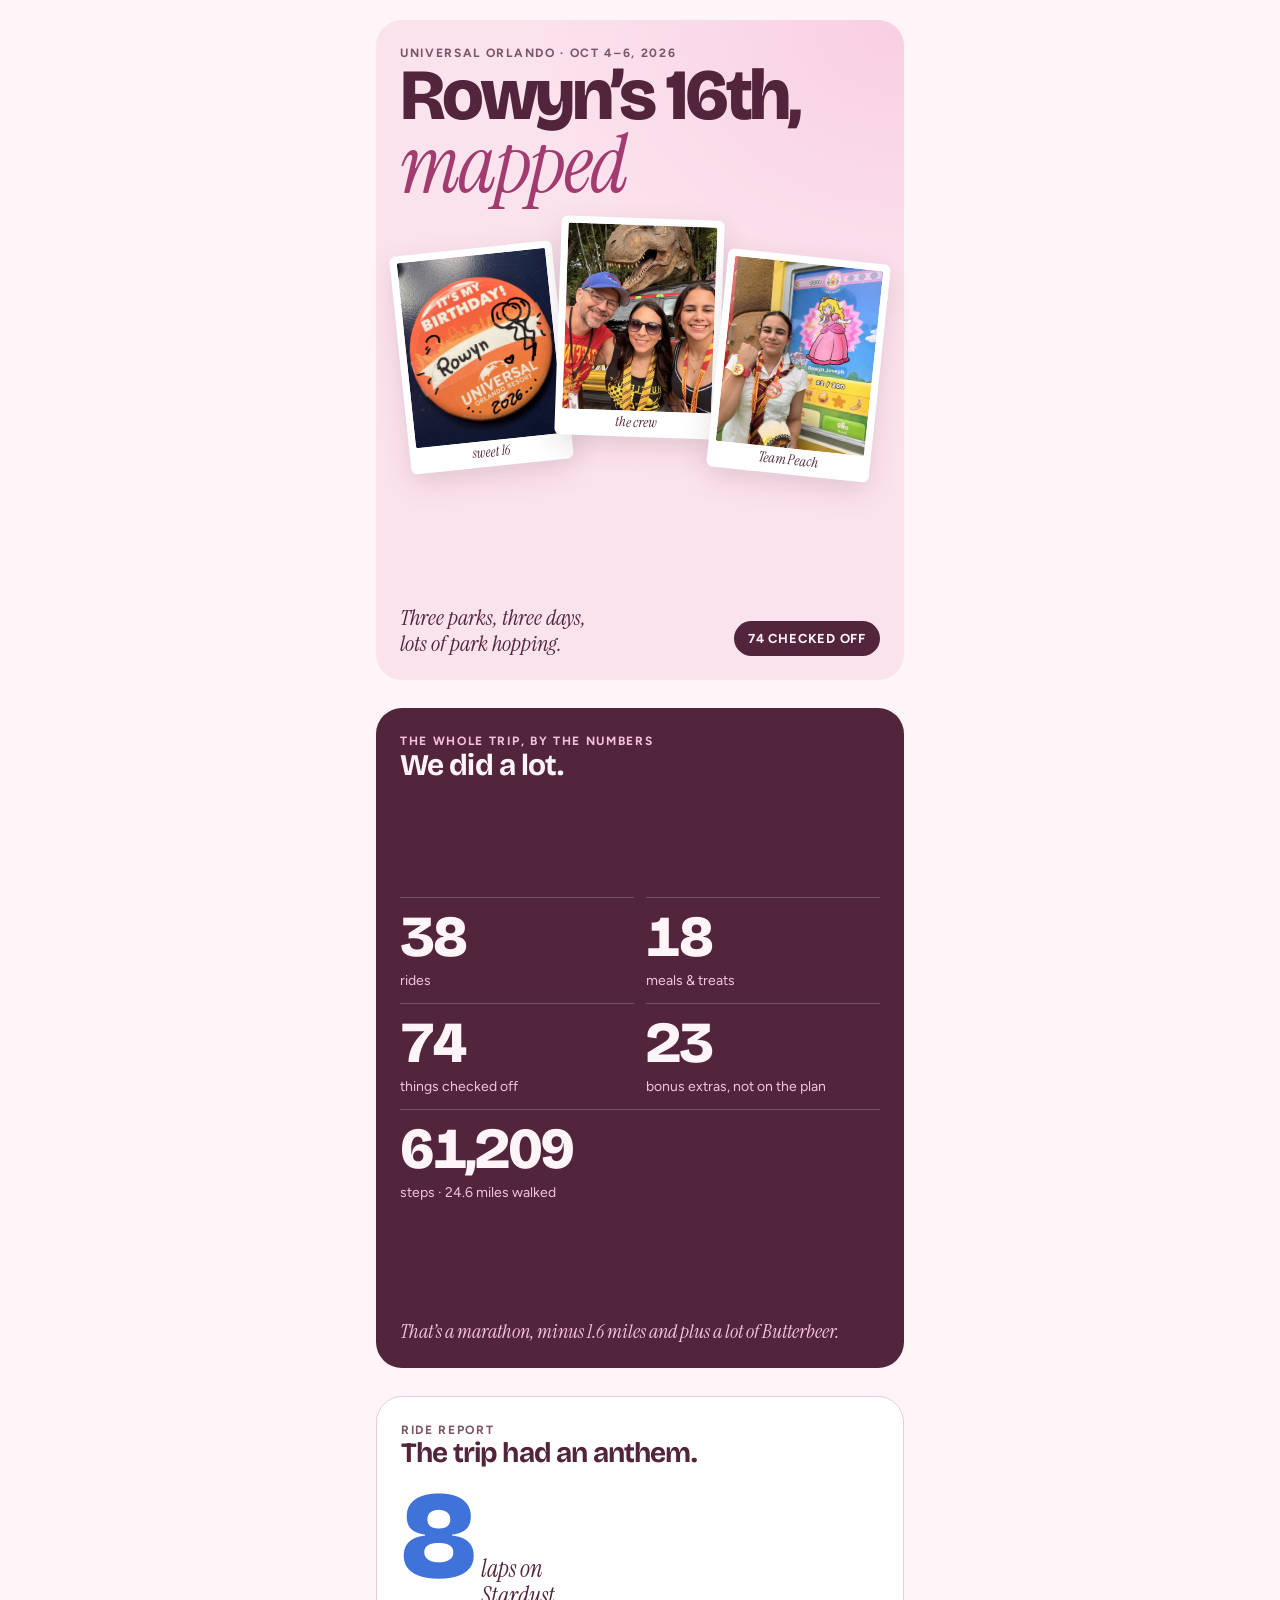
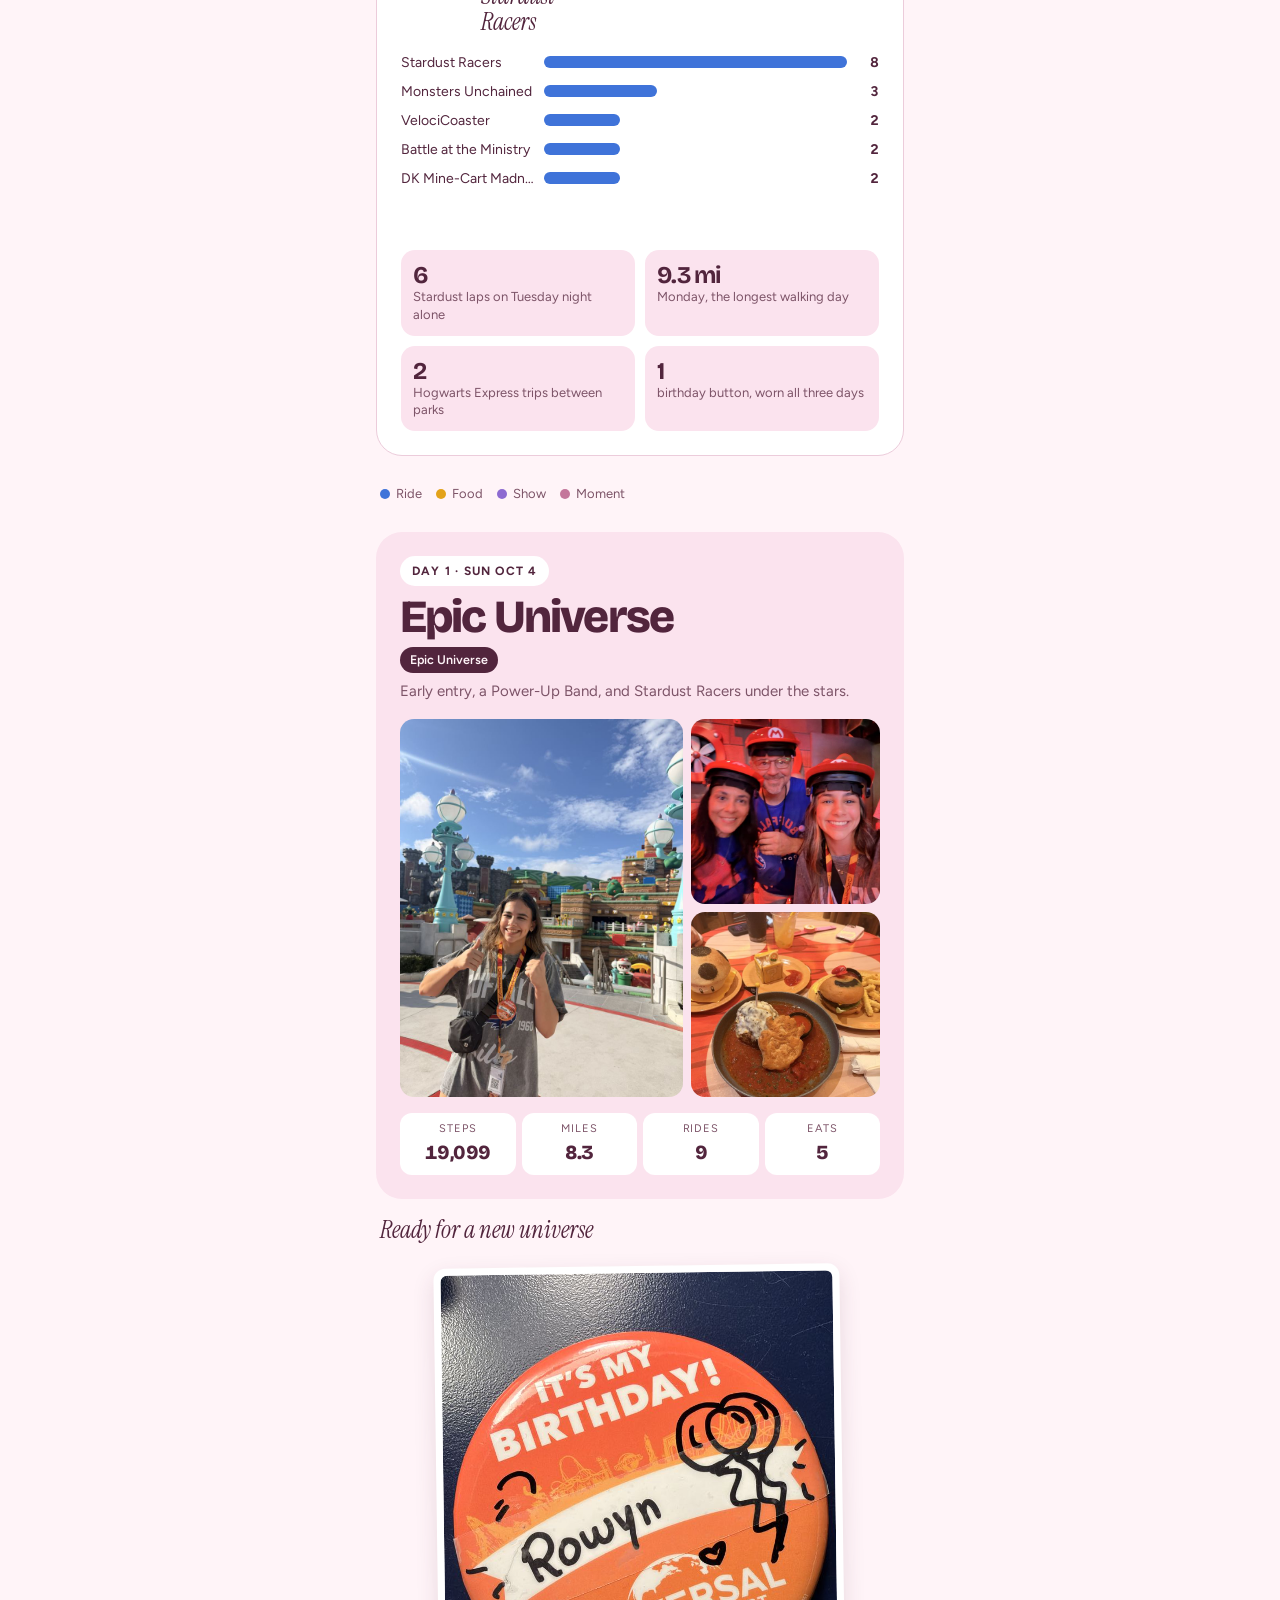
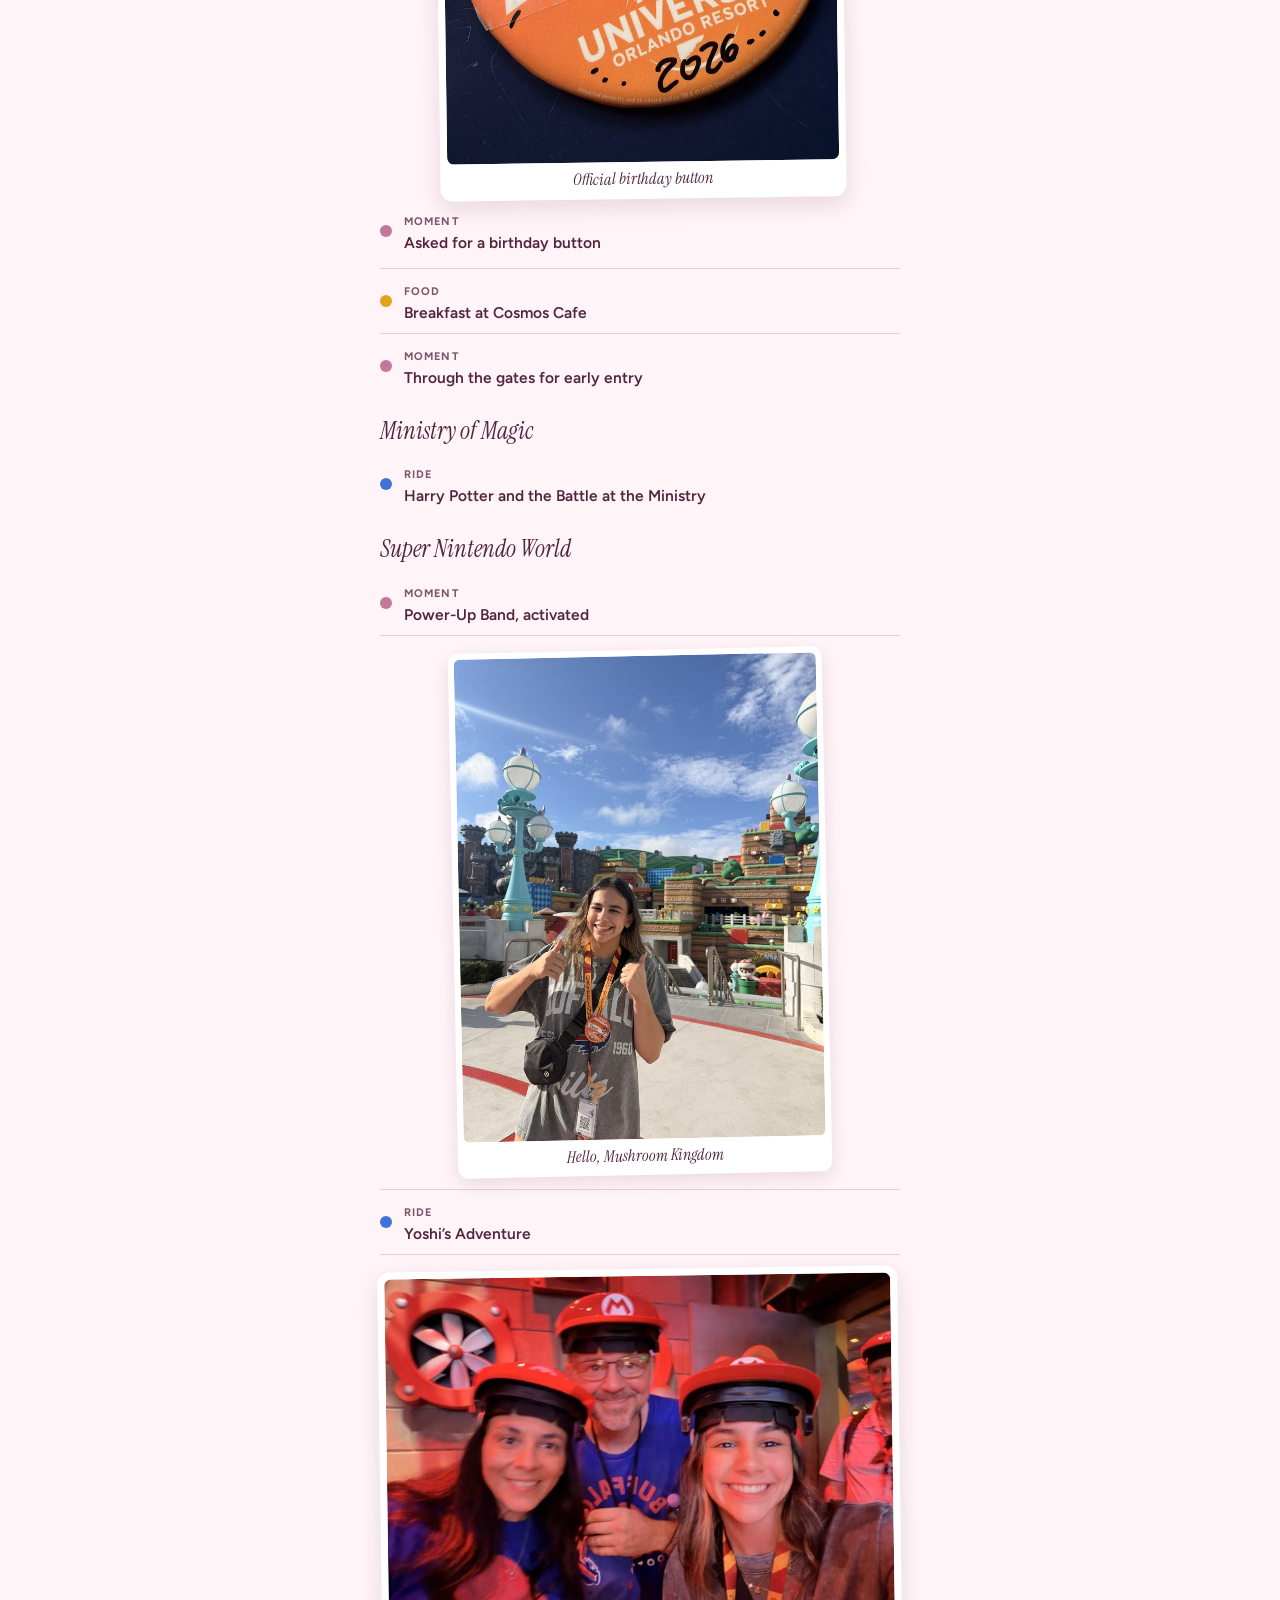
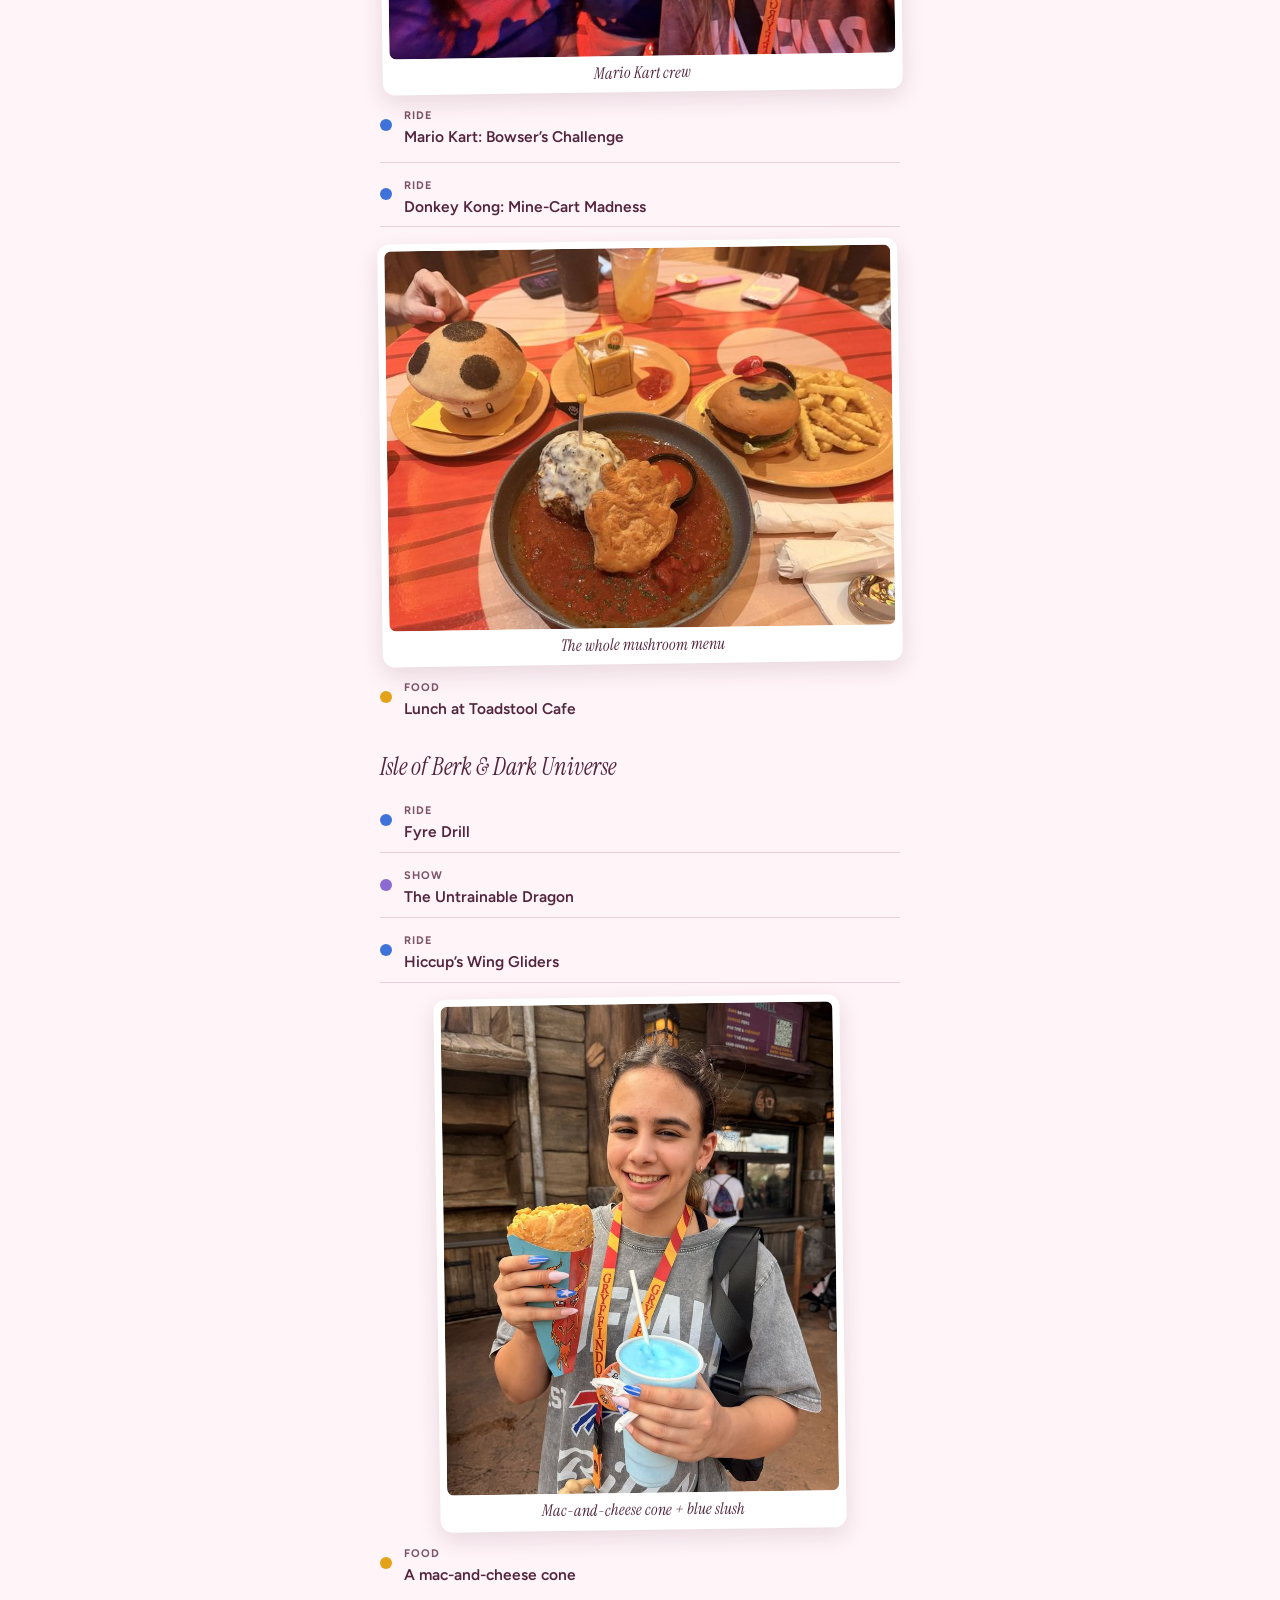
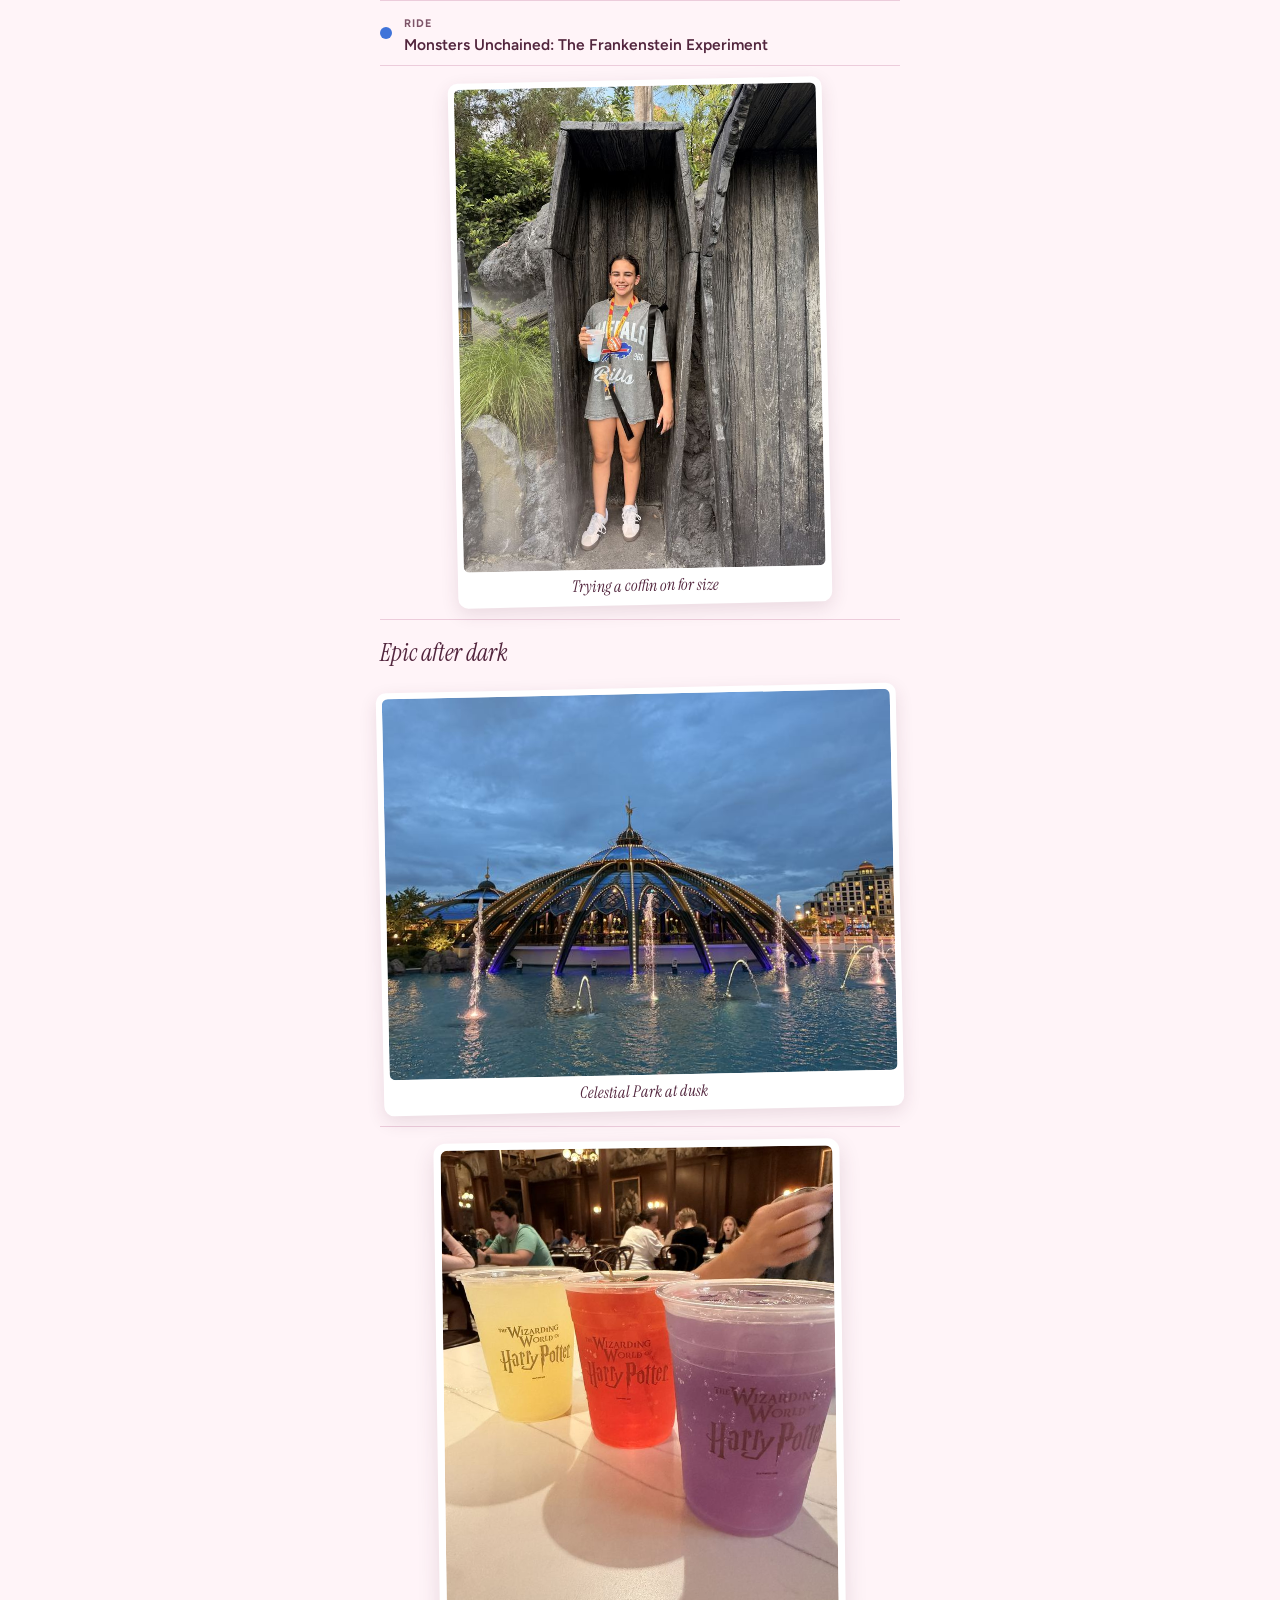
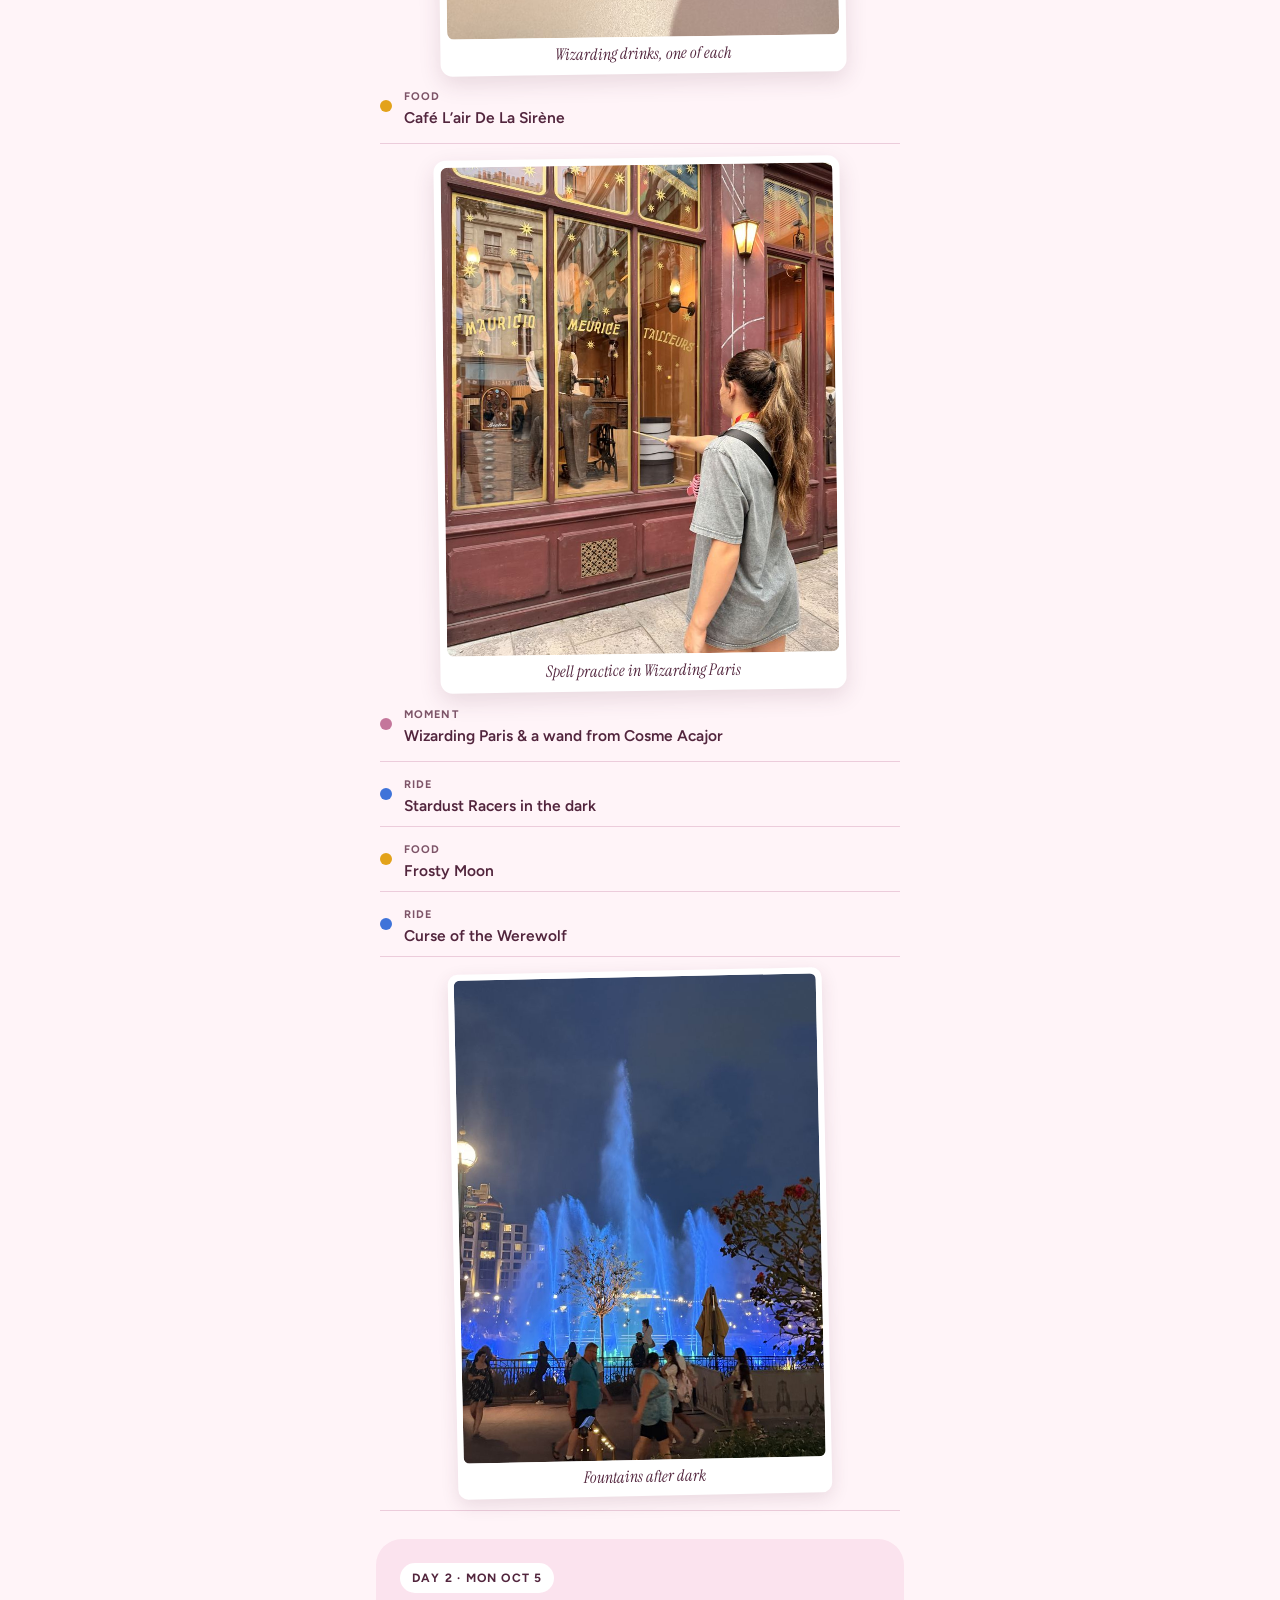
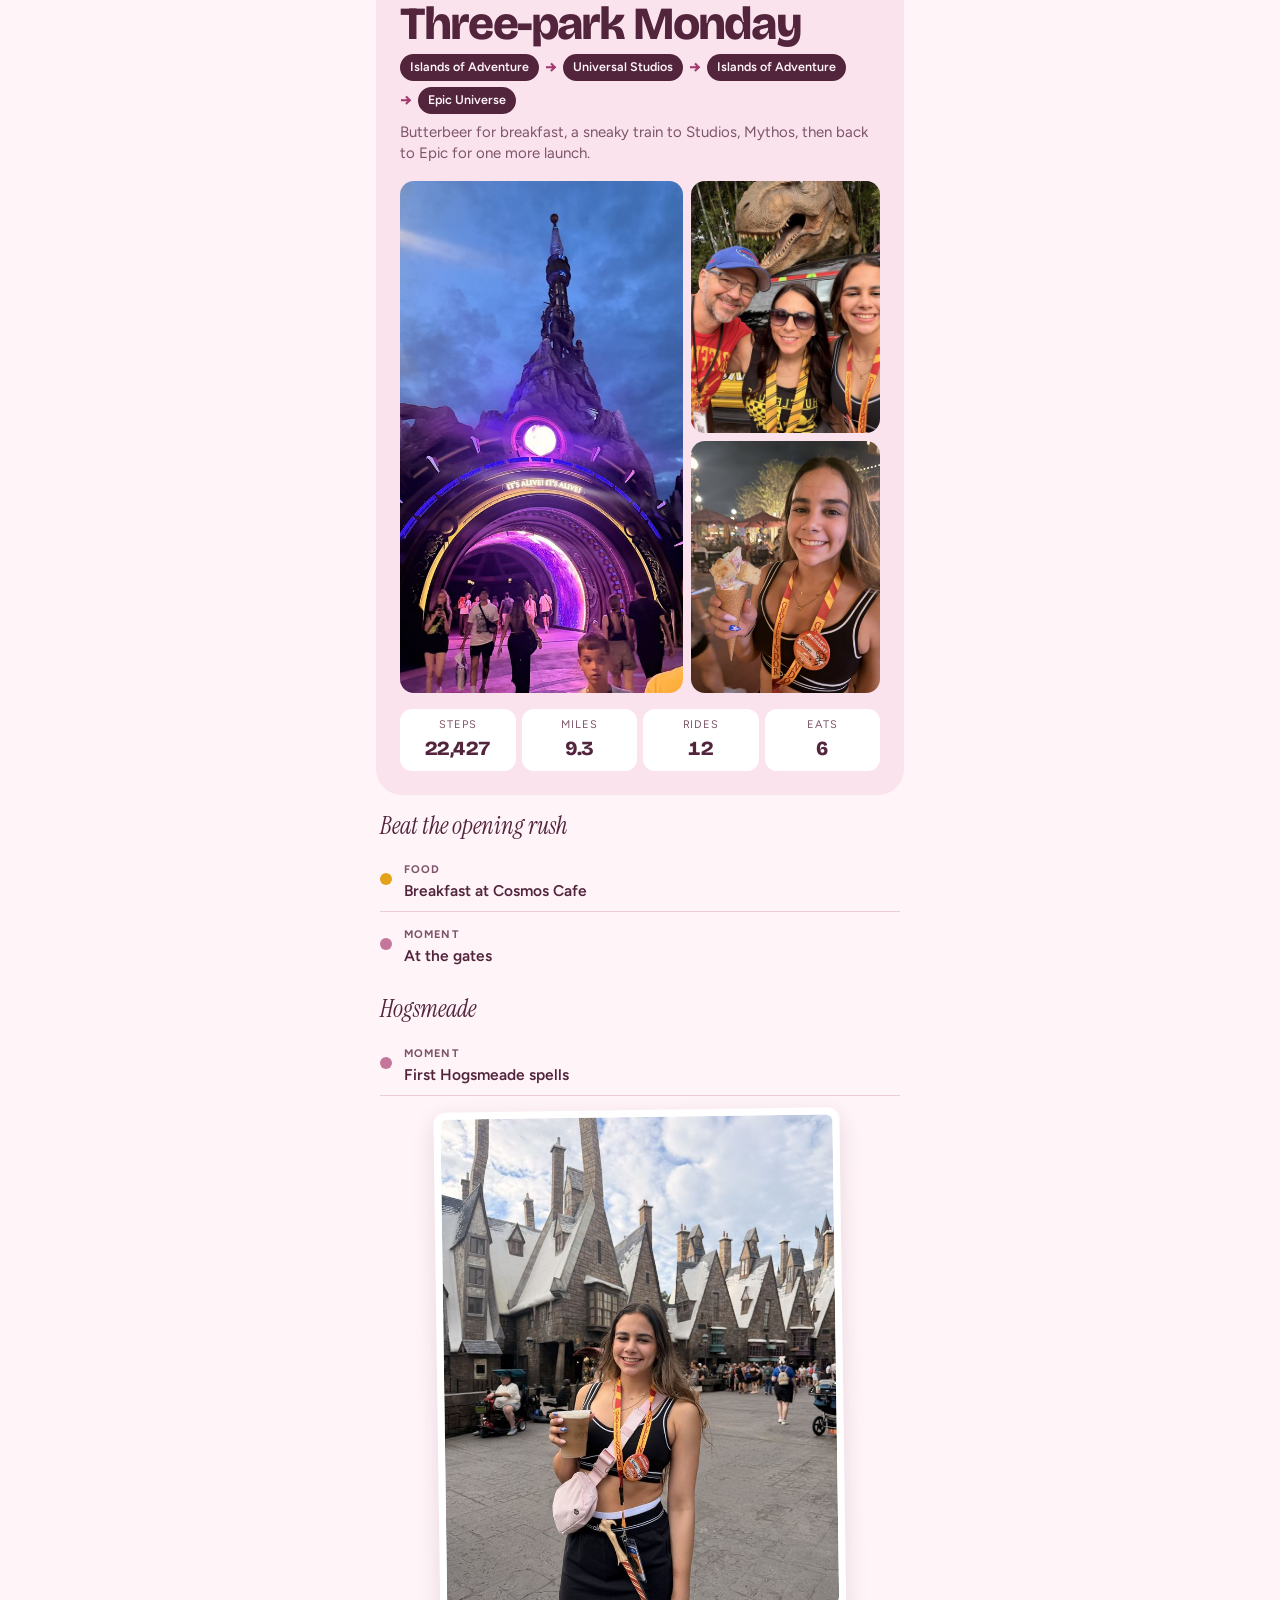
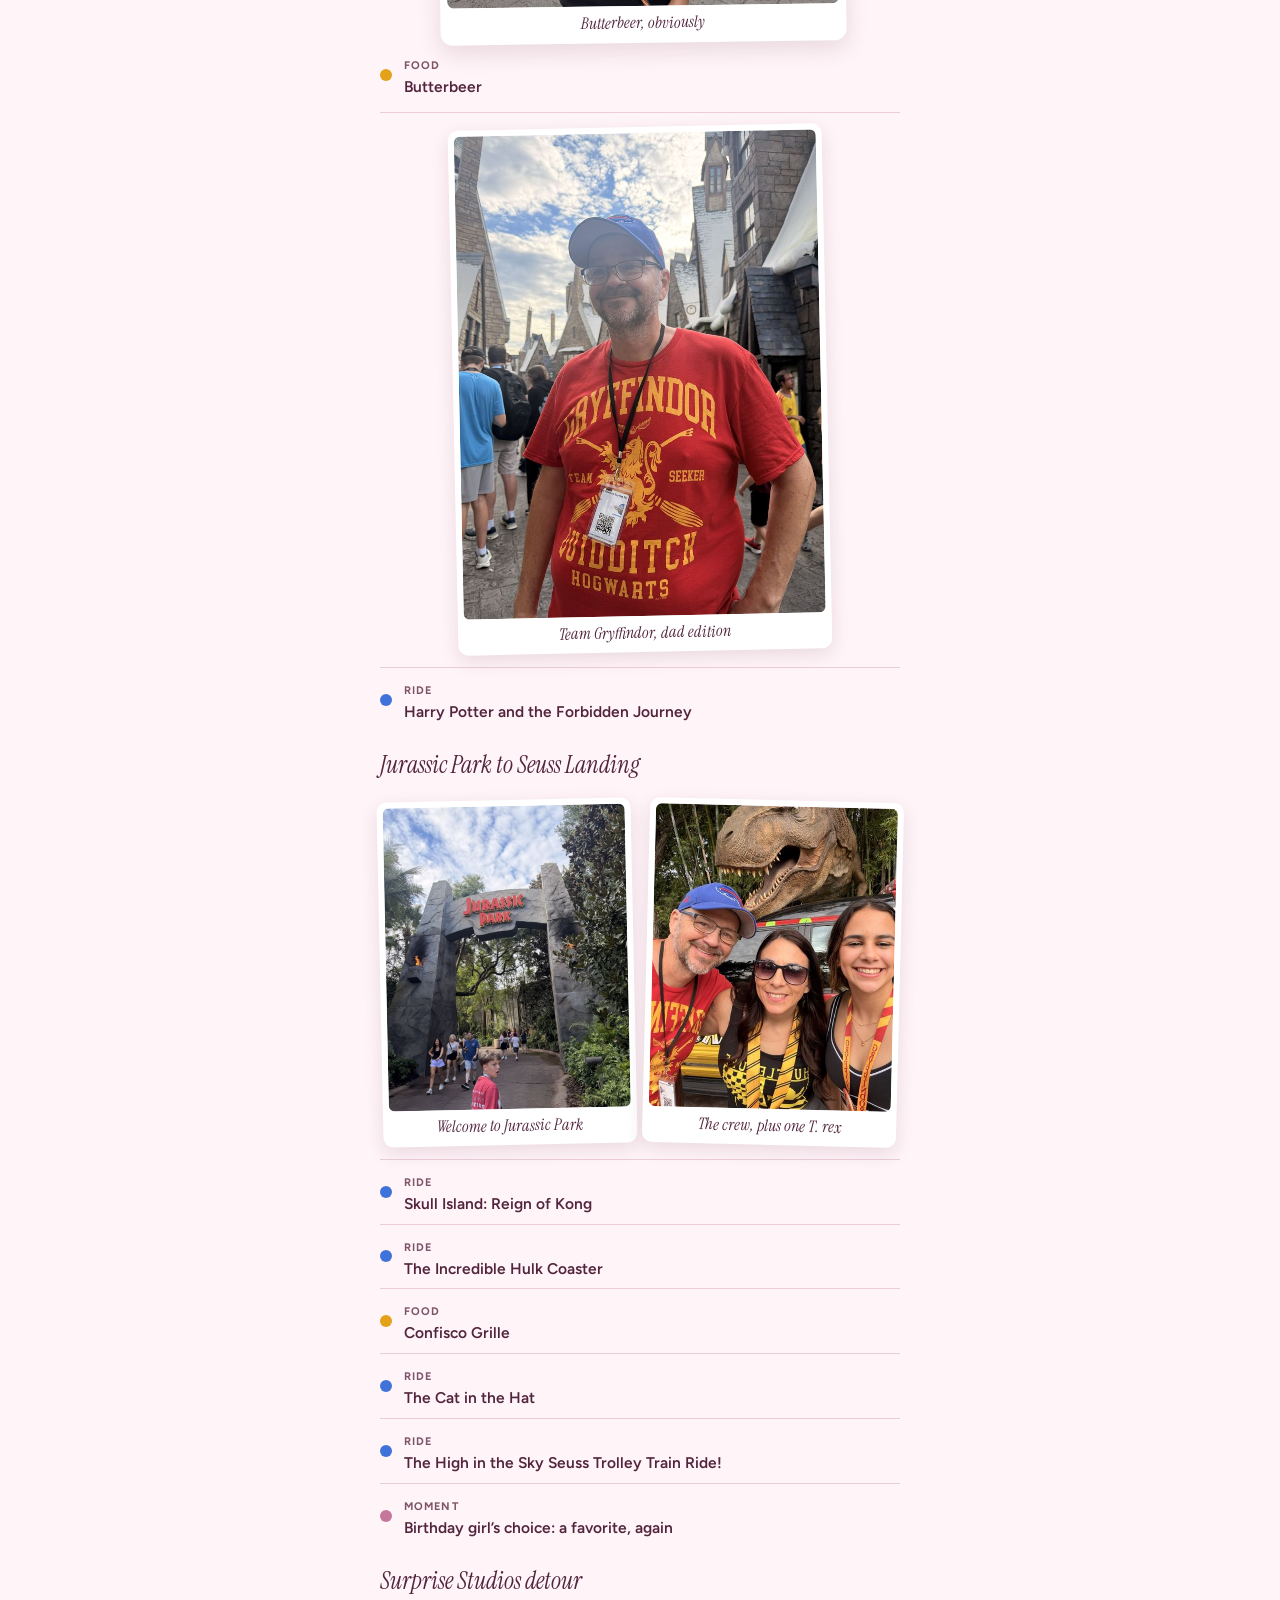
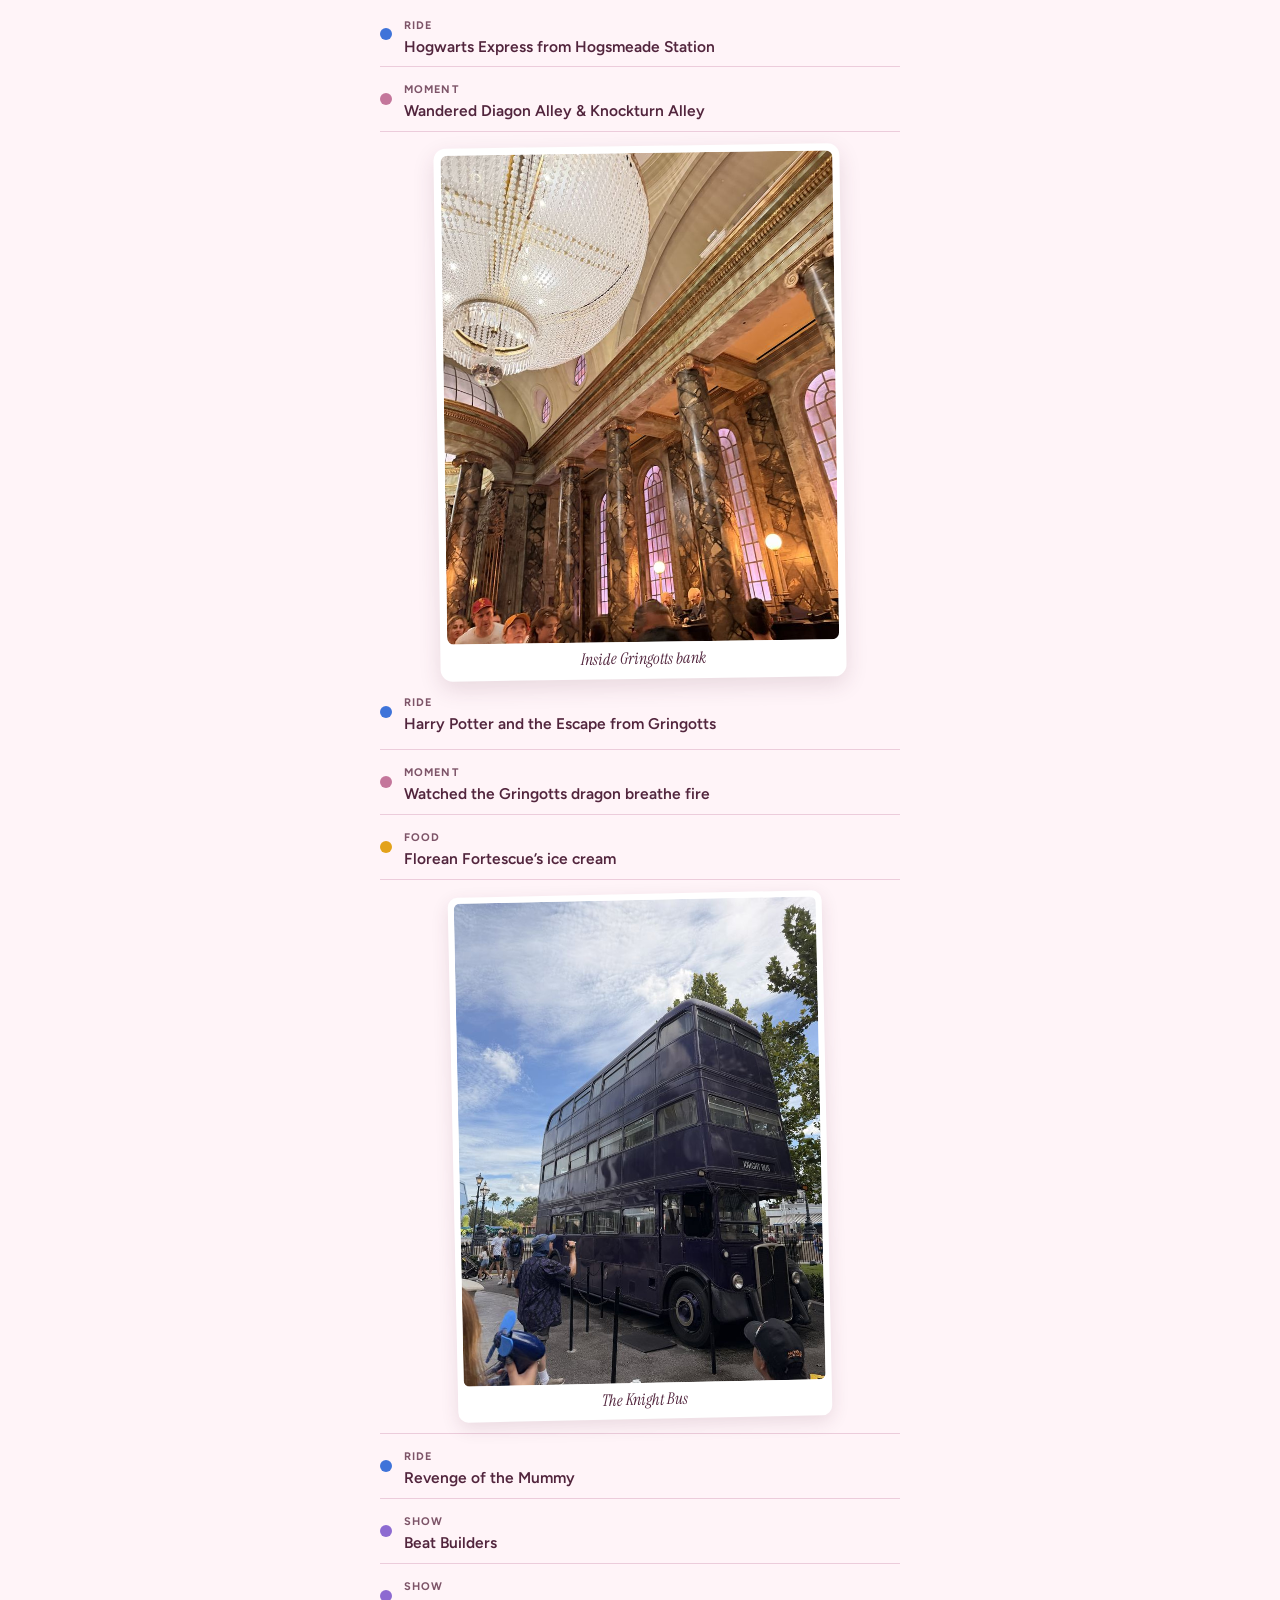
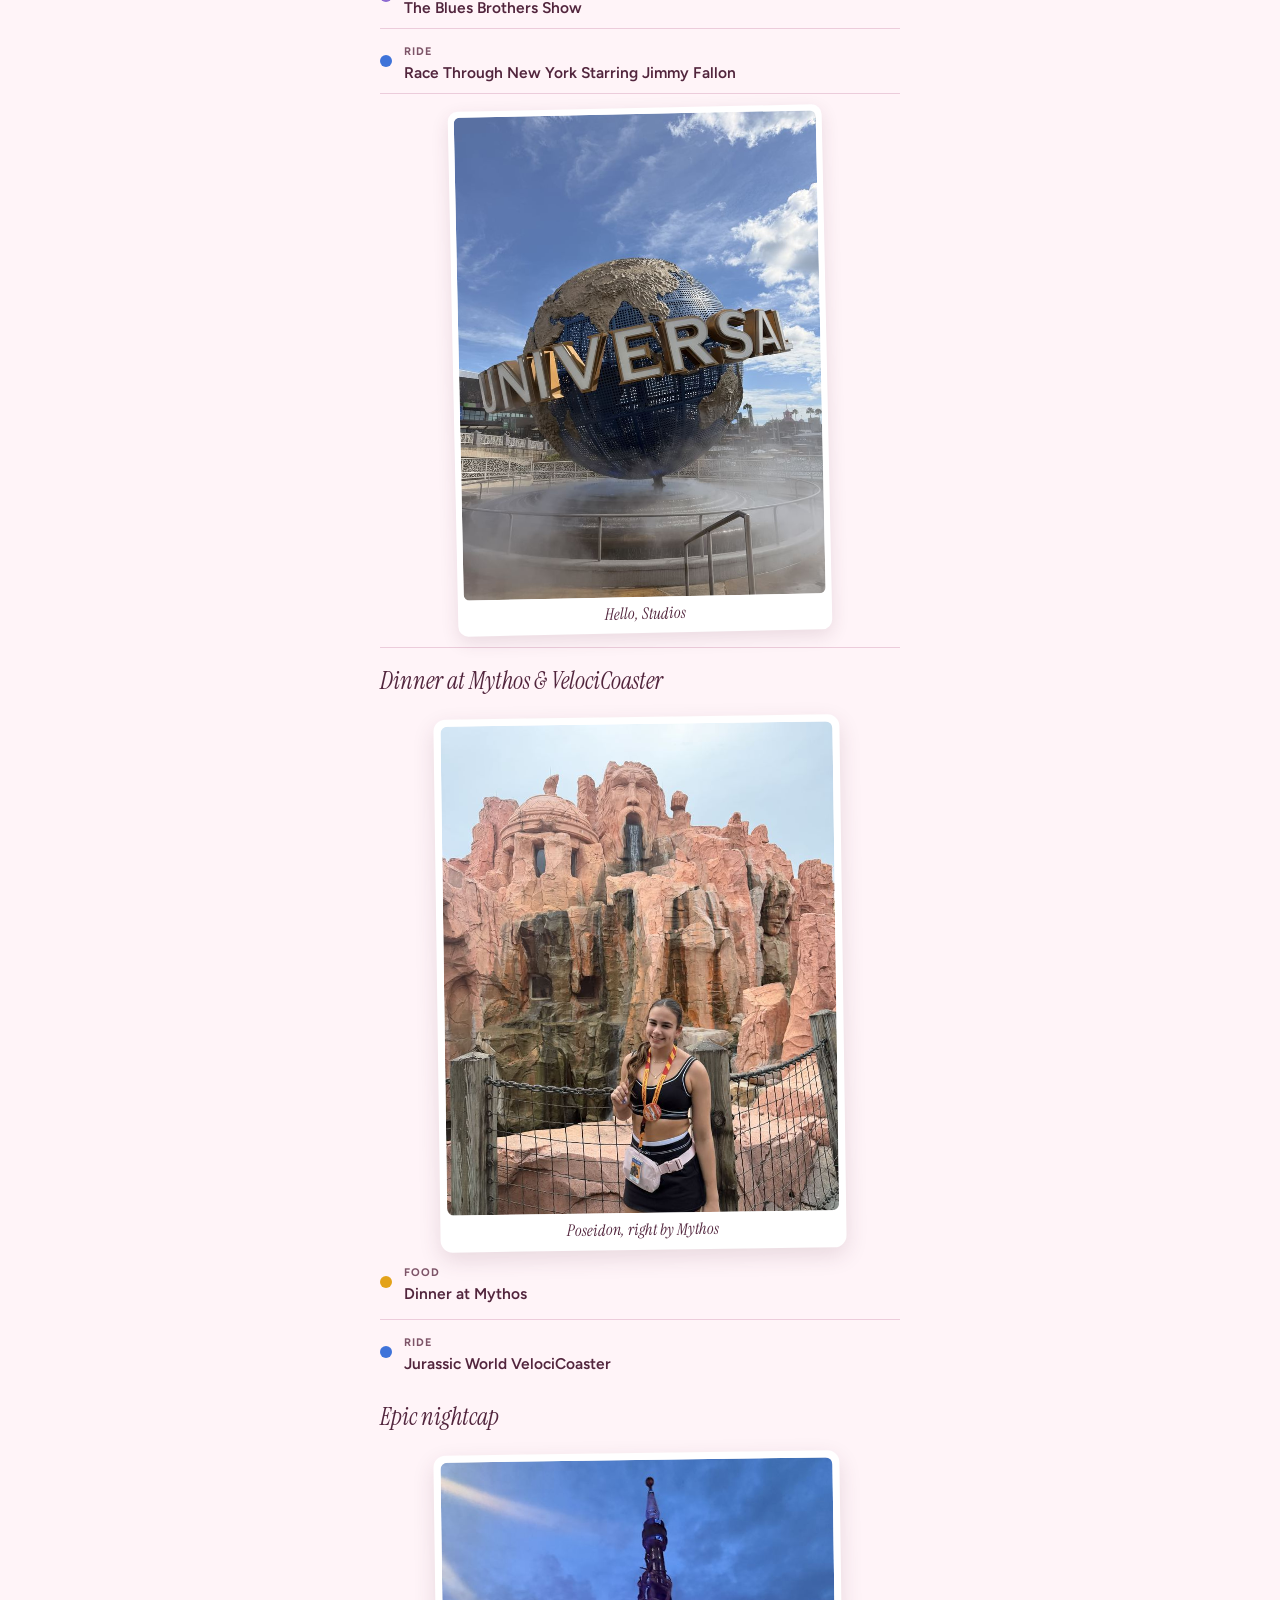
==== reel-da798c007a3d/index.html @ 84740210 "Add the trip recap page next to the reel (unlisted link) Co-Authored-By: Claude Opus 5.5 (1M context" ====
<!doctype html>
<html lang="en"><head><meta charset="utf-8"><meta name="viewport" content="width=device-width, initial-scale=1, viewport-fit=cover"><meta name="robots" content="noindex">
<title>Rowyn’s 16th, mapped</title>
<link rel="preconnect" href="https://fonts.googleapis.com">
<link rel="preconnect" href="https://fonts.gstatic.com" crossorigin>
<link rel="stylesheet" href="https://fonts.googleapis.com/css2?family=Bricolage+Grotesque:opsz,wght@12..96,500;12..96,700;12..96,800&family=Instrument+Serif:ital@0;1&family=Figtree:wght@400;500;600;700&display=swap">
<style>
/* Layout: a single column of 4:5 "slides" (Instagram-ready covers) with day logs under each cover. One pink world, matching the trip app, on purpose in both themes. */
:root{
  color-scheme:light;
  --paper:#fff4f8;
  --blush:#fbe3ee;
  --rose:#f6c3da;
  --ink:#52253d;
  --muted:#7d5468;
  --line:#ecccdb;
  --plum:#a13b70;
  --ride:#3f73d9; --food:#e3a21a; --show:#8d6ad1; --meet:#3e9f86; --other:#c4769b;
  --display:"Bricolage Grotesque",ui-sans-serif,system-ui,sans-serif;
  --serif:"Instrument Serif",Georgia,"Times New Roman",serif;
  --body:Figtree,ui-sans-serif,-apple-system,"Segoe UI",sans-serif;
}
*{box-sizing:border-box}
body{background:var(--paper);color:var(--ink);font-family:var(--body);font-size:16px;line-height:1.5;margin:0}
.wrap{max-width:560px;margin:0 auto;padding-inline:16px;padding-block:20px 56px;display:flex;flex-direction:column;gap:28px}
img{max-width:100%;display:block}
h1,h2,h3,h4{text-wrap:balance;margin:0}
.slide{min-height:calc(min(100vw - 32px, 528px) * 1.25);max-width:100%;border-radius:26px;background:var(--blush);padding:24px;display:flex;flex-direction:column;gap:16px;position:relative}

/* Hero */
.hero{background:radial-gradient(120% 80% at 100% 0%,#f9cfe2 0,transparent 60%),var(--blush);justify-content:space-between}
.eyebrow{font-size:12px;font-weight:700;letter-spacing:.14em;text-transform:uppercase;color:var(--muted);margin:0}
.hero h1{font-family:var(--display);font-weight:800;font-size:clamp(44px,13vw,72px);line-height:.92;letter-spacing:-.045em}
.hero h1 em{font-family:var(--serif);font-weight:400;font-style:italic;letter-spacing:-.02em;color:var(--plum);display:block;font-size:1.12em}
.polaroids{position:relative;flex:1;min-height:calc(min(100vw - 32px, 528px) * .52)}
.polaroids figure{position:absolute;margin:0;background:#fff;padding:7px 7px 26px;border-radius:6px;box-shadow:0 10px 28px #52253d26;width:34%}
.polaroids img{aspect-ratio:4/5;object-fit:cover;width:100%;border-radius:2px}
.polaroids figcaption{position:absolute;bottom:4px;left:0;right:0;text-align:center;font-family:var(--serif);font-style:italic;font-size:14px;color:var(--ink);white-space:nowrap}
.p1{left:0;top:8%;transform:rotate(-6deg)}
.p2{left:33%;top:0;transform:rotate(2deg);z-index:2}
.p3{right:0;top:10%;transform:rotate(6deg);z-index:3}
.hero-foot{display:flex;justify-content:space-between;align-items:flex-end;gap:12px;flex-wrap:wrap}
.hero-foot p{margin:0;font-family:var(--serif);font-style:italic;font-size:22px;line-height:1.15}
.sticker{background:var(--ink);color:var(--paper);border-radius:999px;padding:8px 14px;font-weight:700;font-size:13px;letter-spacing:.06em;white-space:nowrap}

/* Totals */
.totals{background:var(--ink);color:var(--paper)}
.totals .eyebrow{color:var(--rose)}
.totals h2{font-family:var(--display);font-weight:700;font-size:30px;letter-spacing:-.03em;line-height:1.05}
.nums{display:grid;grid-template-columns:1fr 1fr;gap:12px;flex:1;align-content:center;margin:0}
.nums div{border-top:1px solid #ffffff33;padding-top:10px;min-width:0}
.nums dd{margin:0;font-family:var(--display);font-weight:800;font-size:clamp(38px,11vw,58px);line-height:1;letter-spacing:-.04em;font-variant-numeric:tabular-nums}
.nums dt{font-size:14px;color:var(--rose);margin-top:4px}
.nums .wide{grid-column:1/-1}
.totals .note{margin:0;font-family:var(--serif);font-style:italic;font-size:20px;line-height:1.25;color:var(--rose)}

/* Ride report */
.report{background:#fff;border:1px solid var(--line)}
.report h2{font-family:var(--display);font-weight:700;font-size:28px;letter-spacing:-.03em;line-height:1.05}
.big{display:flex;align-items:baseline;gap:12px;flex-wrap:wrap}
.big b{font-family:var(--display);font-weight:800;font-size:clamp(76px,24vw,124px);line-height:.85;letter-spacing:-.06em;color:var(--ride)}
.big span{font-family:var(--serif);font-style:italic;font-size:24px;line-height:1.1;max-width:12ch}
.bars{list-style:none;margin:0;padding:0;display:grid;gap:8px}
.bars li{display:grid;grid-template-columns:minmax(0,9.5em) 1fr 1.6em;align-items:center;gap:10px;font-size:14px}
.bars .bar{height:12px;border-radius:6px;background:var(--ride)}
.bars .n{font-weight:700;text-align:right;font-variant-numeric:tabular-nums}
.bars .nm{white-space:nowrap;overflow:hidden;text-overflow:ellipsis}
.facts{display:grid;grid-template-columns:1fr 1fr;gap:10px;margin-top:auto}
.facts div{background:var(--blush);border-radius:14px;padding:12px;min-width:0}
.facts b{display:block;font-family:var(--display);font-size:24px;letter-spacing:-.03em;line-height:1.1}
.facts span{font-size:13px;color:var(--muted);line-height:1.35;display:block}

/* Day covers */
.day{display:flex;flex-direction:column;gap:18px}
.cover{background:var(--blush)}
.pill{align-self:flex-start;display:inline-block;background:#fff;border-radius:999px;padding:6px 12px;font-size:12px;font-weight:700;letter-spacing:.1em;text-transform:uppercase}
.cover-top{display:flex;flex-direction:column;gap:8px}
.cover h3{font-family:var(--display);font-weight:800;font-size:clamp(32px,9vw,46px);letter-spacing:-.04em;line-height:.98}
.cover .extra{display:block;font-family:var(--serif);font-weight:400;font-style:italic;font-size:.55em;letter-spacing:-.01em;color:var(--plum);margin-top:4px}
.route{list-style:none;margin:0;padding:0;display:flex;flex-wrap:wrap;align-items:center;gap:6px}
.route li{display:flex;align-items:center;gap:6px}
.route span{background:var(--ink);color:var(--paper);border-radius:999px;padding:4px 10px;font-size:12.5px;font-weight:600;white-space:nowrap}
.route li+li::before{content:"→";color:var(--plum);font-weight:800}
.tagline{margin:0;font-size:15px;color:var(--muted);line-height:1.45}
.mosaic{flex:1;display:grid;grid-template-columns:3fr 2fr;grid-template-rows:1fr 1fr;gap:8px;min-height:min(62vw,300px)}
.mosaic img{width:100%;height:100%;object-fit:cover;border-radius:14px;min-height:0}
.mosaic .m1{grid-row:1/3}
.chips{display:grid;grid-template-columns:repeat(4,1fr);gap:6px;margin:0}
.chips div{background:#fff;border-radius:12px;padding:8px 6px;text-align:center;min-width:0}
.chips dd{margin:0;font-family:var(--display);font-weight:800;font-size:20px;letter-spacing:-.03em;font-variant-numeric:tabular-nums}
.chips dt{font-size:11px;letter-spacing:.08em;text-transform:uppercase;color:var(--muted)}

/* Day log */
.log{display:flex;flex-direction:column;gap:20px;padding-inline:4px}
.chapter h4{font-family:var(--serif);font-weight:400;font-style:italic;font-size:24px;line-height:1.1;margin-bottom:8px}
.chapter ol{list-style:none;margin:0;padding:0}
.it{display:grid;grid-template-columns:14px minmax(0,1fr) auto;align-items:center;gap:10px;padding:9px 0;border-bottom:1px solid var(--line)}
.it:last-child{border-bottom:0}
.it time{font-size:13px;font-weight:600;color:var(--muted);font-variant-numeric:tabular-nums;white-space:nowrap}
.it time.na{text-align:center;opacity:.5}
.dot{width:12px;height:12px;border-radius:50%;background:var(--other)}
.ride .dot{background:var(--ride)} .food .dot{background:var(--food)} .show .dot{background:var(--show)} .meet .dot{background:var(--meet)}
.kind{font-size:11px;font-weight:700;letter-spacing:.1em;text-transform:uppercase;color:var(--muted)}
.bonus{margin-left:8px;font-size:11px;font-weight:700;letter-spacing:.08em;text-transform:uppercase;color:var(--plum);border:1.5px dashed var(--plum);border-radius:999px;padding:0 7px}
.it-title{margin:1px 0 0;font-weight:600;font-size:15.5px;line-height:1.35}
.snap-li{padding:14px 0;border-bottom:1px solid var(--line)}
.snaps{display:grid;grid-template-columns:1fr 1fr;gap:12px}
.snaps.one{grid-template-columns:1fr}
.snaps figure{margin:0;background:#fff;padding:6px 6px 10px;border-radius:10px;box-shadow:0 6px 18px #52253d1f;min-width:0}
.snaps img{width:100%;aspect-ratio:4/5;object-fit:cover;border-radius:6px}
.snaps.one figure.port{width:72%;margin-inline:auto}
.snaps.one img{aspect-ratio:auto}
.snaps figure.land:only-child img{aspect-ratio:4/3}
.snaps figure:last-child:nth-child(odd):not(:only-child){grid-column:1/-1}
.snaps figure:last-child:nth-child(odd):not(:only-child) img{aspect-ratio:4/3}
.snaps figcaption,.feat figcaption{font-family:var(--serif);font-style:italic;font-size:16px;line-height:1.2;text-align:center;padding-top:7px}
.snaps figure:nth-child(odd){transform:rotate(-1.2deg)}
.snaps figure:nth-child(even){transform:rotate(1.4deg)}
.feat{display:flex;flex-direction:column;gap:10px;padding:14px 0;border-bottom:1px solid var(--line)}
.feat:last-child{border-bottom:0}
.feat figure{margin:0;background:#fff;padding:7px 7px 10px;border-radius:12px;box-shadow:0 8px 22px #52253d22;transform:rotate(-.8deg)}
.feat.port figure{width:78%;align-self:center}
.feat img{width:100%;border-radius:7px;aspect-ratio:4/5;object-fit:cover}
.feat.land img{aspect-ratio:4/3}
.feat-text{display:grid;grid-template-columns:14px minmax(0,1fr);gap:10px;align-items:center}
.feat .dot{width:12px;height:12px;border-radius:50%;background:var(--other)}
.feat.ride .dot{background:var(--ride)} .feat.food .dot{background:var(--food)} .feat.show .dot{background:var(--show)}
.legend{display:flex;flex-wrap:wrap;gap:6px 14px;font-size:13px;color:var(--muted);padding-inline:4px}
.legend span{display:inline-flex;align-items:center;gap:6px}
.legend i{width:10px;height:10px;border-radius:50%;display:inline-block}

footer{text-align:center;padding-block:8px 0;display:flex;flex-direction:column;gap:8px}
footer p{margin:0}
footer .bye{font-family:var(--serif);font-style:italic;font-size:34px;line-height:1.1}
footer .fine{font-size:13px;color:var(--muted);max-width:44ch;margin:0 auto}

@media (max-width:380px){
  .slide{padding:18px;border-radius:22px}
  .it{grid-template-columns:12px minmax(0,1fr) auto;gap:8px}
  .thumb{width:54px;height:54px}
  .chips dd{font-size:17px}
}
@media (prefers-reduced-motion:no-preference){
  .polaroids figure{transition:transform .3s ease}
  .polaroids figure:hover{transform:rotate(0) scale(1.04);z-index:3}
}
</style>
</head><body>


<main class="wrap">
  <section class="slide hero" aria-label="Cover">
    <div>
      <p class="eyebrow">Universal Orlando · Oct 4–6, 2026</p>
      <h1>Rowyn’s 16th, <em>mapped</em></h1>
    </div>
    <div class="polaroids">
      <figure class="p1"><img src="[data-uri]" alt="Rowyn’s birthday button"><figcaption>sweet 16</figcaption></figure>
      <figure class="p2"><img src="[data-uri]" alt="Family selfie with a T. rex"><figcaption>the crew</figcaption></figure>
      <figure class="p3"><img src="[data-uri]" alt="Rowyn on Team Peach"><figcaption>Team Peach</figcaption></figure>
    </div>
    <div class="hero-foot">
      <p>Three parks, three days,<br>lots of park hopping.</p>
      <span class="sticker">74 CHECKED OFF</span>
    </div>
  </section>

  <section class="slide totals" aria-label="Trip totals">
    <div>
      <p class="eyebrow">The whole trip, by the numbers</p>
      <h2>We did a lot.</h2>
    </div>
    <dl class="nums">
      <div><dd>38</dd><dt>rides</dt></div>
      <div><dd>18</dd><dt>meals &amp; treats</dt></div>
      <div><dd>74</dd><dt>things checked off</dt></div>
      <div><dd>23</dd><dt>bonus extras, not on the plan</dt></div>
      <div class="wide"><dd>61,209</dd><dt>steps · 24.6 miles walked</dt></div>
    </dl>
    <p class="note">That’s a marathon, minus 1.6 miles and plus a lot of Butterbeer.</p>
  </section>

  <section class="slide report" aria-label="Ride report">
    <div>
      <p class="eyebrow">Ride report</p>
      <h2>The trip had an anthem.</h2>
    </div>
    <div class="big"><b>8</b><span>laps on Stardust Racers</span></div>
    <ul class="bars" aria-label="Most re-ridden">
      <li><span class="nm">Stardust Racers</span><span class="bar" style="width:100%"></span><span class="n">8</span></li>
      <li><span class="nm">Monsters Unchained</span><span class="bar" style="width:37.5%"></span><span class="n">3</span></li>
      <li><span class="nm">VelociCoaster</span><span class="bar" style="width:25%"></span><span class="n">2</span></li>
      <li><span class="nm">Battle at the Ministry</span><span class="bar" style="width:25%"></span><span class="n">2</span></li>
      <li><span class="nm">DK Mine-Cart Madness</span><span class="bar" style="width:25%"></span><span class="n">2</span></li>
    </ul>
    <div class="facts">
      <div><b>6</b><span>Stardust laps on Tuesday night alone</span></div>
      <div><b>9.3 mi</b><span>Monday, the longest walking day</span></div>
      <div><b>2</b><span>Hogwarts Express trips between parks</span></div>
      <div><b>1</b><span>birthday button, worn all three days</span></div>
    </div>
  </section>

  <div class="legend" aria-label="Legend">
    <span><i style="background:var(--ride)"></i>Ride</span>
    <span><i style="background:var(--food)"></i>Food</span>
    <span><i style="background:var(--show)"></i>Show</span>
    <span><i style="background:var(--other)"></i>Moment</span>
  </div>


<article class="day" id="sun">
  <div class="slide cover">
    <div class="cover-top">
      <span class="pill">Day 1 · Sun Oct 4</span>
      <h3>Epic Universe</h3>
      <ol class="route" aria-label="Parks visited, in order"><li><span>Epic Universe</span></li></ol>
      <p class="tagline">Early entry, a Power-Up Band, and Stardust Racers under the stars.</p>
    </div>
    <div class="mosaic">
      <img class="m1" src="[data-uri]" alt="">
      <img class="m2" src="[data-uri]" alt="">
      <img class="m3" src="[data-uri]" alt="">
    </div>
    <dl class="chips">
      <div><dt>steps</dt><dd>19,099</dd></div>
      <div><dt>miles</dt><dd>8.3</dd></div>
      <div><dt>rides</dt><dd>9</dd></div>
      <div><dt>eats</dt><dd>5</dd></div>
    </dl>
  </div>
  <div class="log"><section class="chapter"><h4>Ready for a new universe</h4><ol><li class="feat other port"><figure><img src="[data-uri]" alt="Official birthday button"><figcaption>Official birthday button</figcaption></figure><div class="feat-text"><span class="dot" aria-hidden="true"></span><div class="it-body"><span class="kind">Moment</span><p class="it-title">Asked for a birthday button</p></div></div></li><li class="it food"><span class="dot" aria-hidden="true"></span><div class="it-body"><span class="kind">Food</span><p class="it-title">Breakfast at Cosmos Cafe</p></div></li><li class="it other"><span class="dot" aria-hidden="true"></span><div class="it-body"><span class="kind">Moment</span><p class="it-title">Through the gates for early entry</p></div></li></ol></section><section class="chapter"><h4>Ministry of Magic</h4><ol><li class="it ride"><span class="dot" aria-hidden="true"></span><div class="it-body"><span class="kind">Ride</span><p class="it-title">Harry Potter and the Battle at the Ministry</p></div></li></ol></section><section class="chapter"><h4>Super Nintendo World</h4><ol><li class="it other"><span class="dot" aria-hidden="true"></span><div class="it-body"><span class="kind">Moment</span><p class="it-title">Power-Up Band, activated</p></div></li><li class="snap-li"><div class="snaps one"><figure class="port"><img src="[data-uri]" alt="Hello, Mushroom Kingdom"><figcaption>Hello, Mushroom Kingdom</figcaption></figure></div></li><li class="it ride"><span class="dot" aria-hidden="true"></span><div class="it-body"><span class="kind">Ride</span><p class="it-title">Yoshi’s Adventure</p></div></li><li class="feat ride land"><figure><img src="[data-uri]" alt="Mario Kart crew"><figcaption>Mario Kart crew</figcaption></figure><div class="feat-text"><span class="dot" aria-hidden="true"></span><div class="it-body"><span class="kind">Ride</span><p class="it-title">Mario Kart: Bowser’s Challenge</p></div></div></li><li class="it ride"><span class="dot" aria-hidden="true"></span><div class="it-body"><span class="kind">Ride</span><p class="it-title">Donkey Kong: Mine-Cart Madness</p></div></li><li class="feat food land"><figure><img src="[data-uri]" alt="The whole mushroom menu"><figcaption>The whole mushroom menu</figcaption></figure><div class="feat-text"><span class="dot" aria-hidden="true"></span><div class="it-body"><span class="kind">Food</span><p class="it-title">Lunch at Toadstool Cafe</p></div></div></li></ol></section><section class="chapter"><h4>Isle of Berk &amp; Dark Universe</h4><ol><li class="it ride"><span class="dot" aria-hidden="true"></span><div class="it-body"><span class="kind">Ride</span><p class="it-title">Fyre Drill</p></div></li><li class="it show"><span class="dot" aria-hidden="true"></span><div class="it-body"><span class="kind">Show</span><p class="it-title">The Untrainable Dragon</p></div></li><li class="it ride"><span class="dot" aria-hidden="true"></span><div class="it-body"><span class="kind">Ride</span><p class="it-title">Hiccup’s Wing Gliders</p></div></li><li class="feat food port"><figure><img src="[data-uri]" alt="Mac-and-cheese cone + blue slush"><figcaption>Mac-and-cheese cone + blue slush</figcaption></figure><div class="feat-text"><span class="dot" aria-hidden="true"></span><div class="it-body"><span class="kind">Food</span><p class="it-title">A mac-and-cheese cone</p></div></div></li><li class="it ride"><span class="dot" aria-hidden="true"></span><div class="it-body"><span class="kind">Ride</span><p class="it-title">Monsters Unchained: The Frankenstein Experiment</p></div></li><li class="snap-li"><div class="snaps one"><figure class="port"><img src="[data-uri]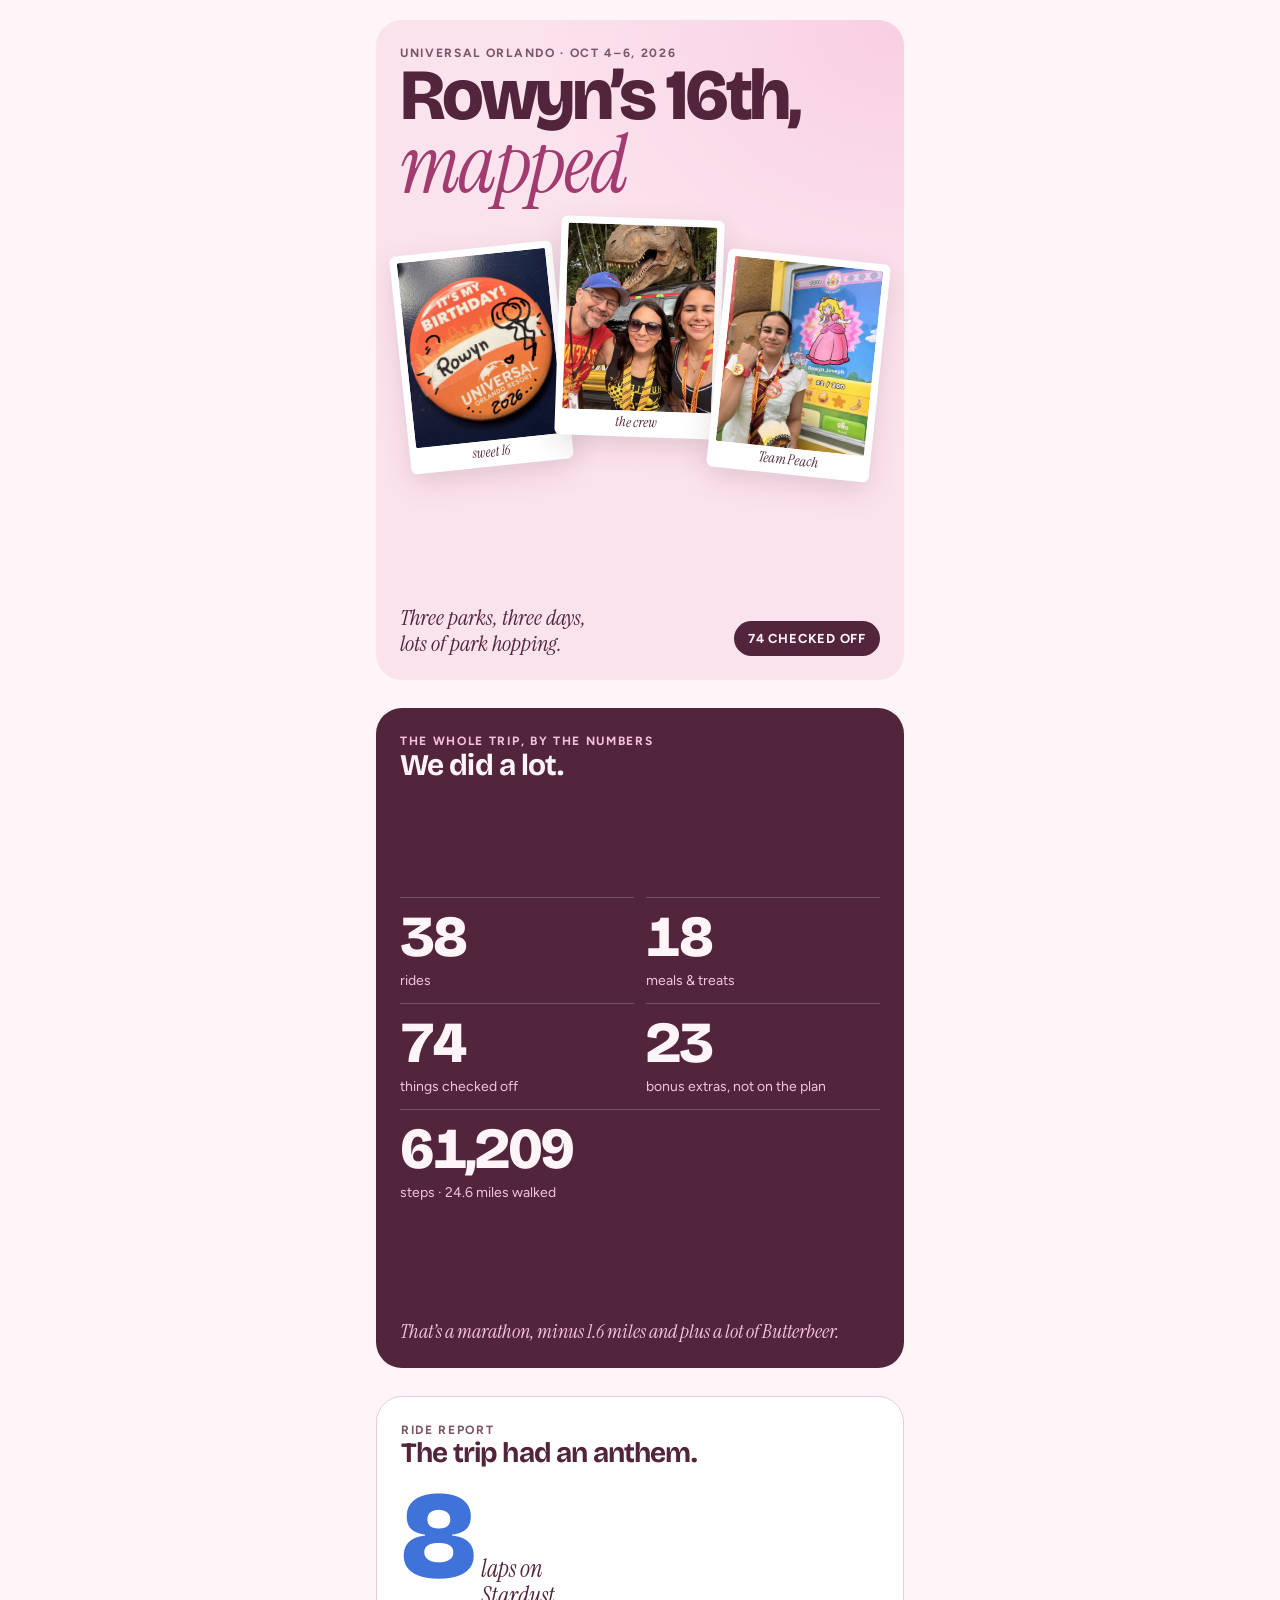
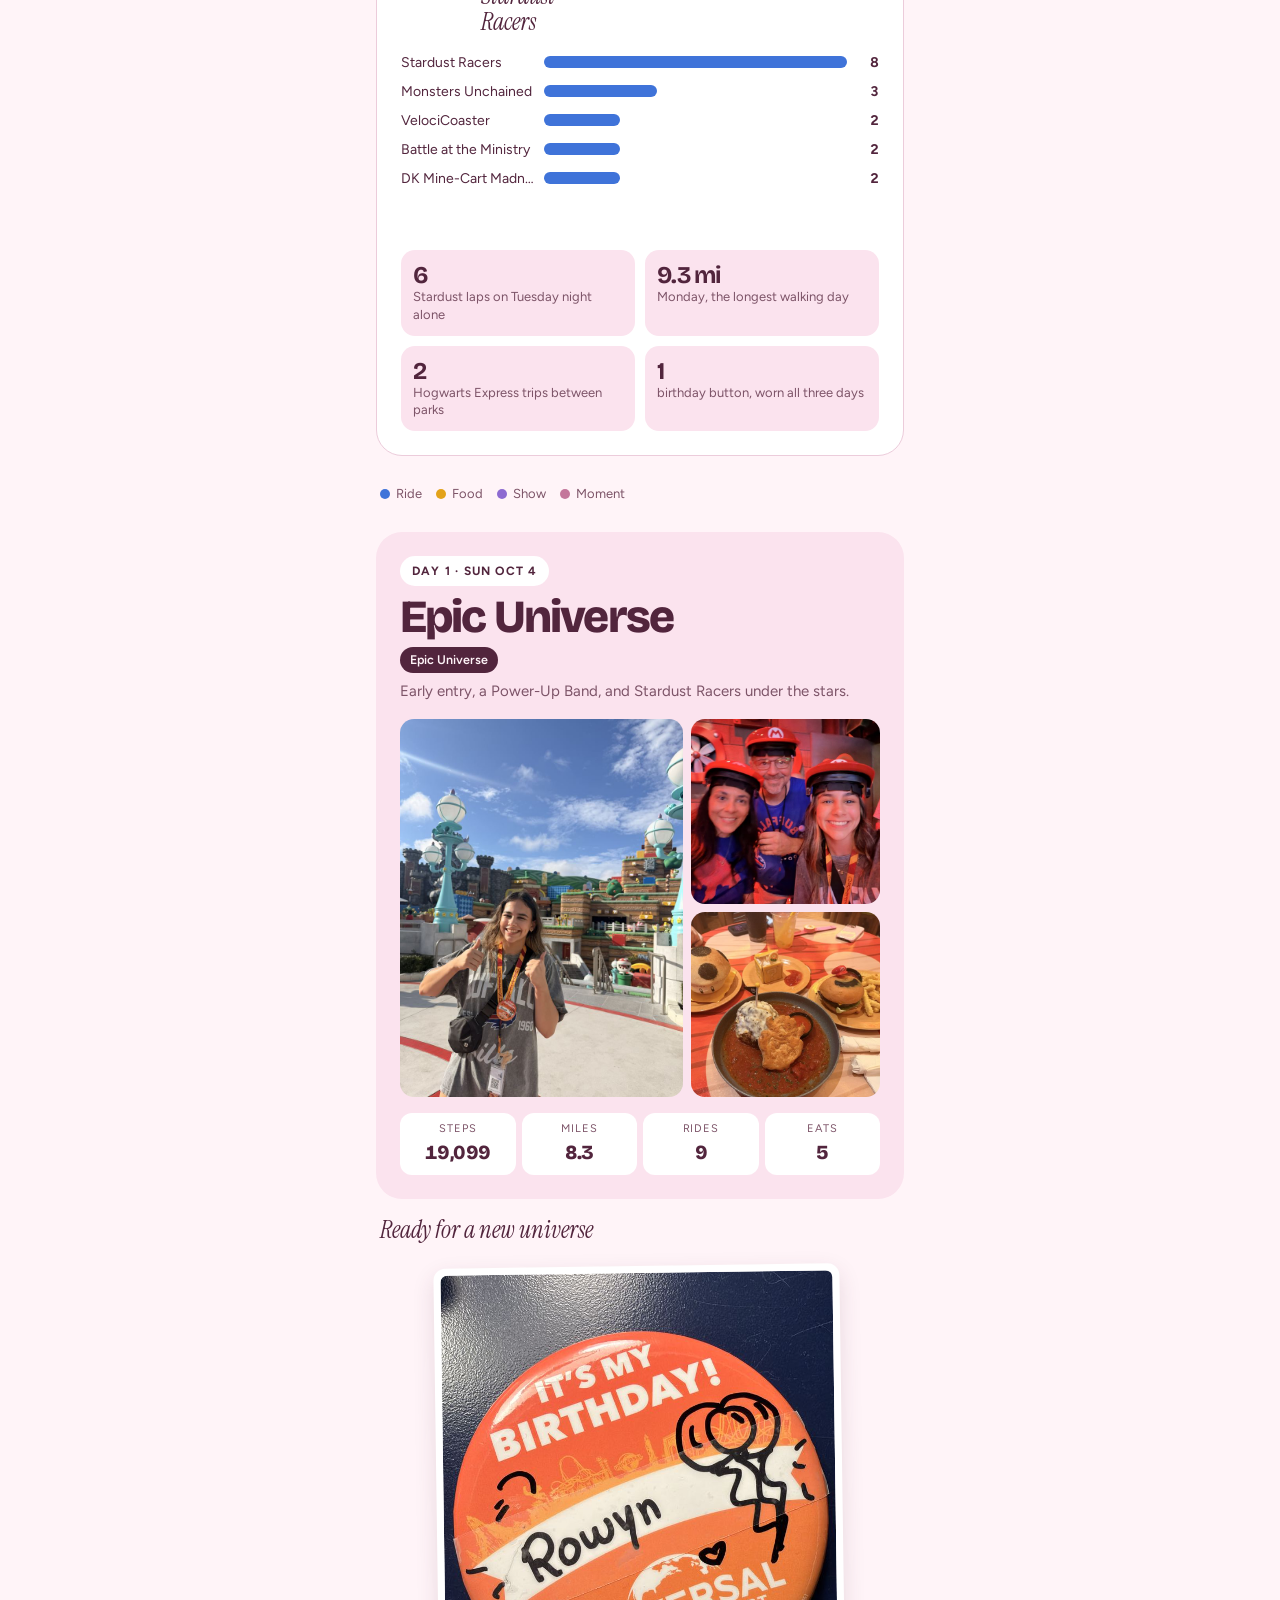
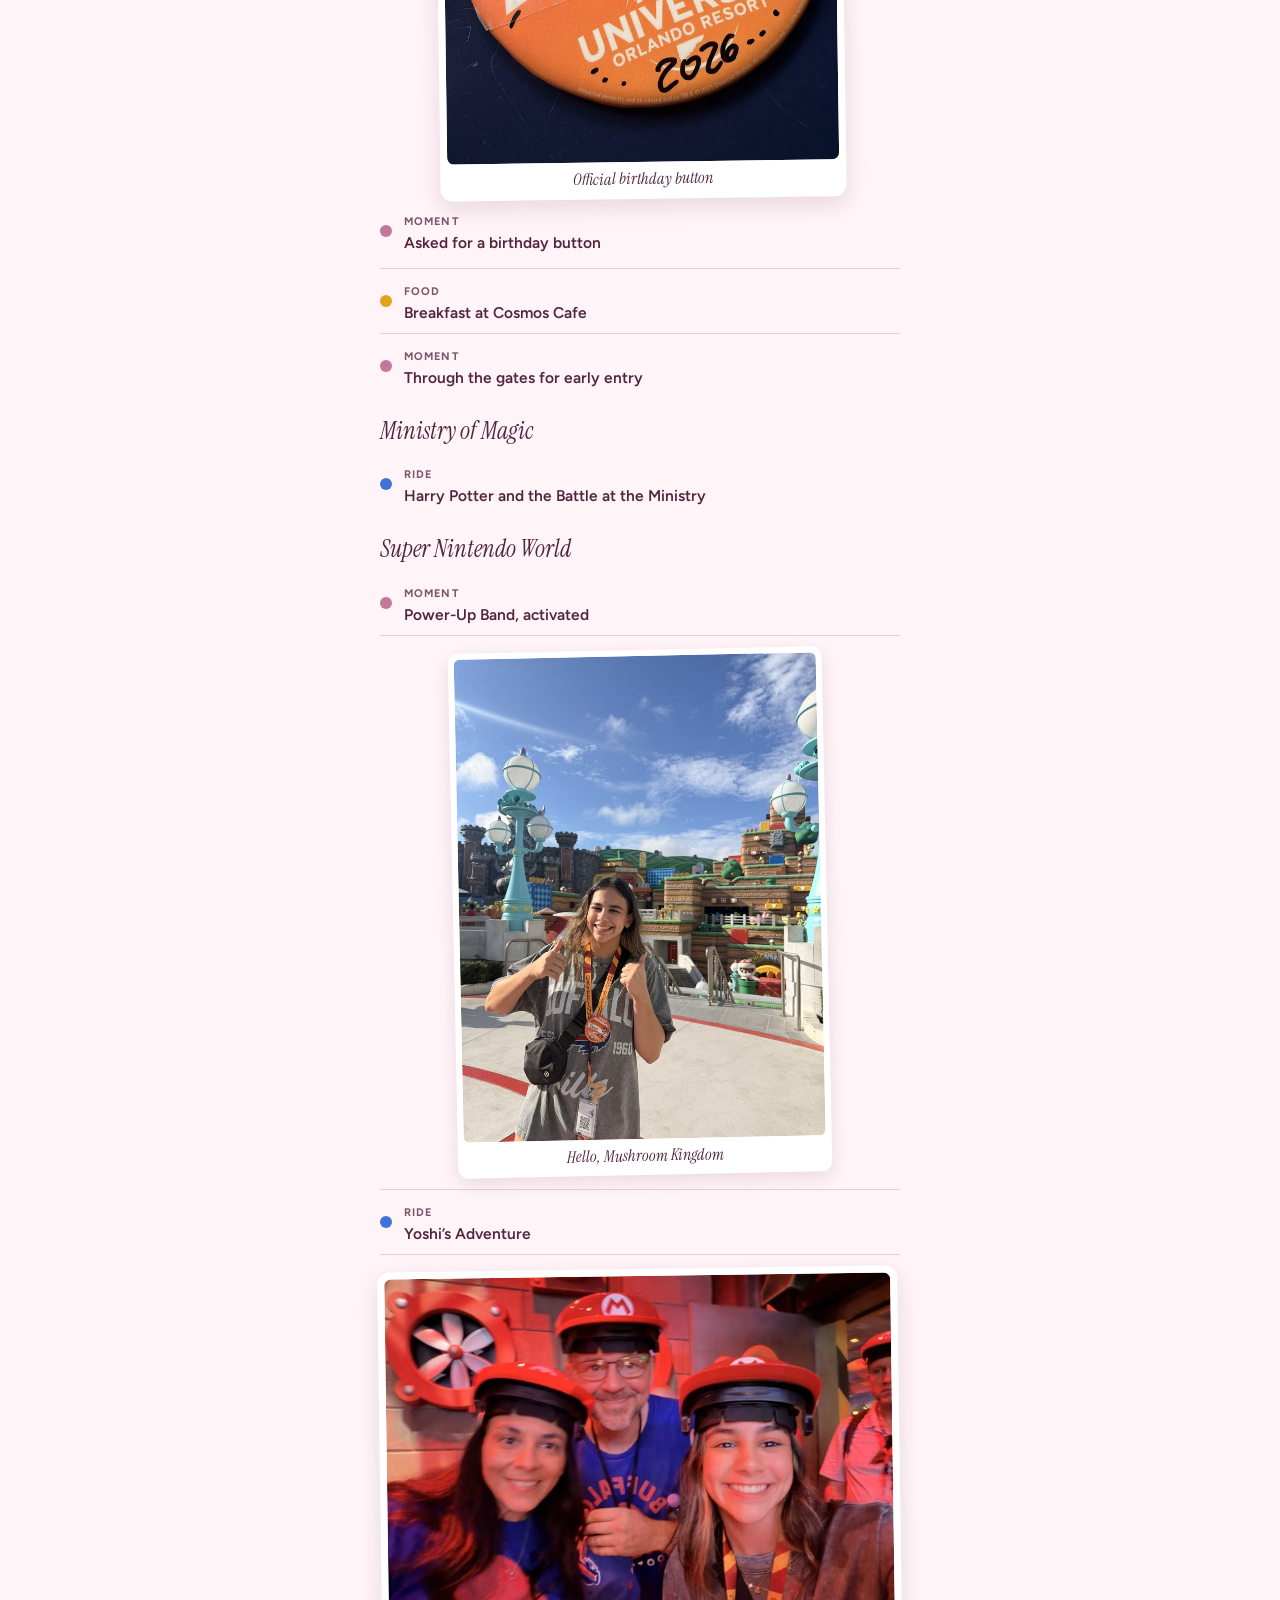
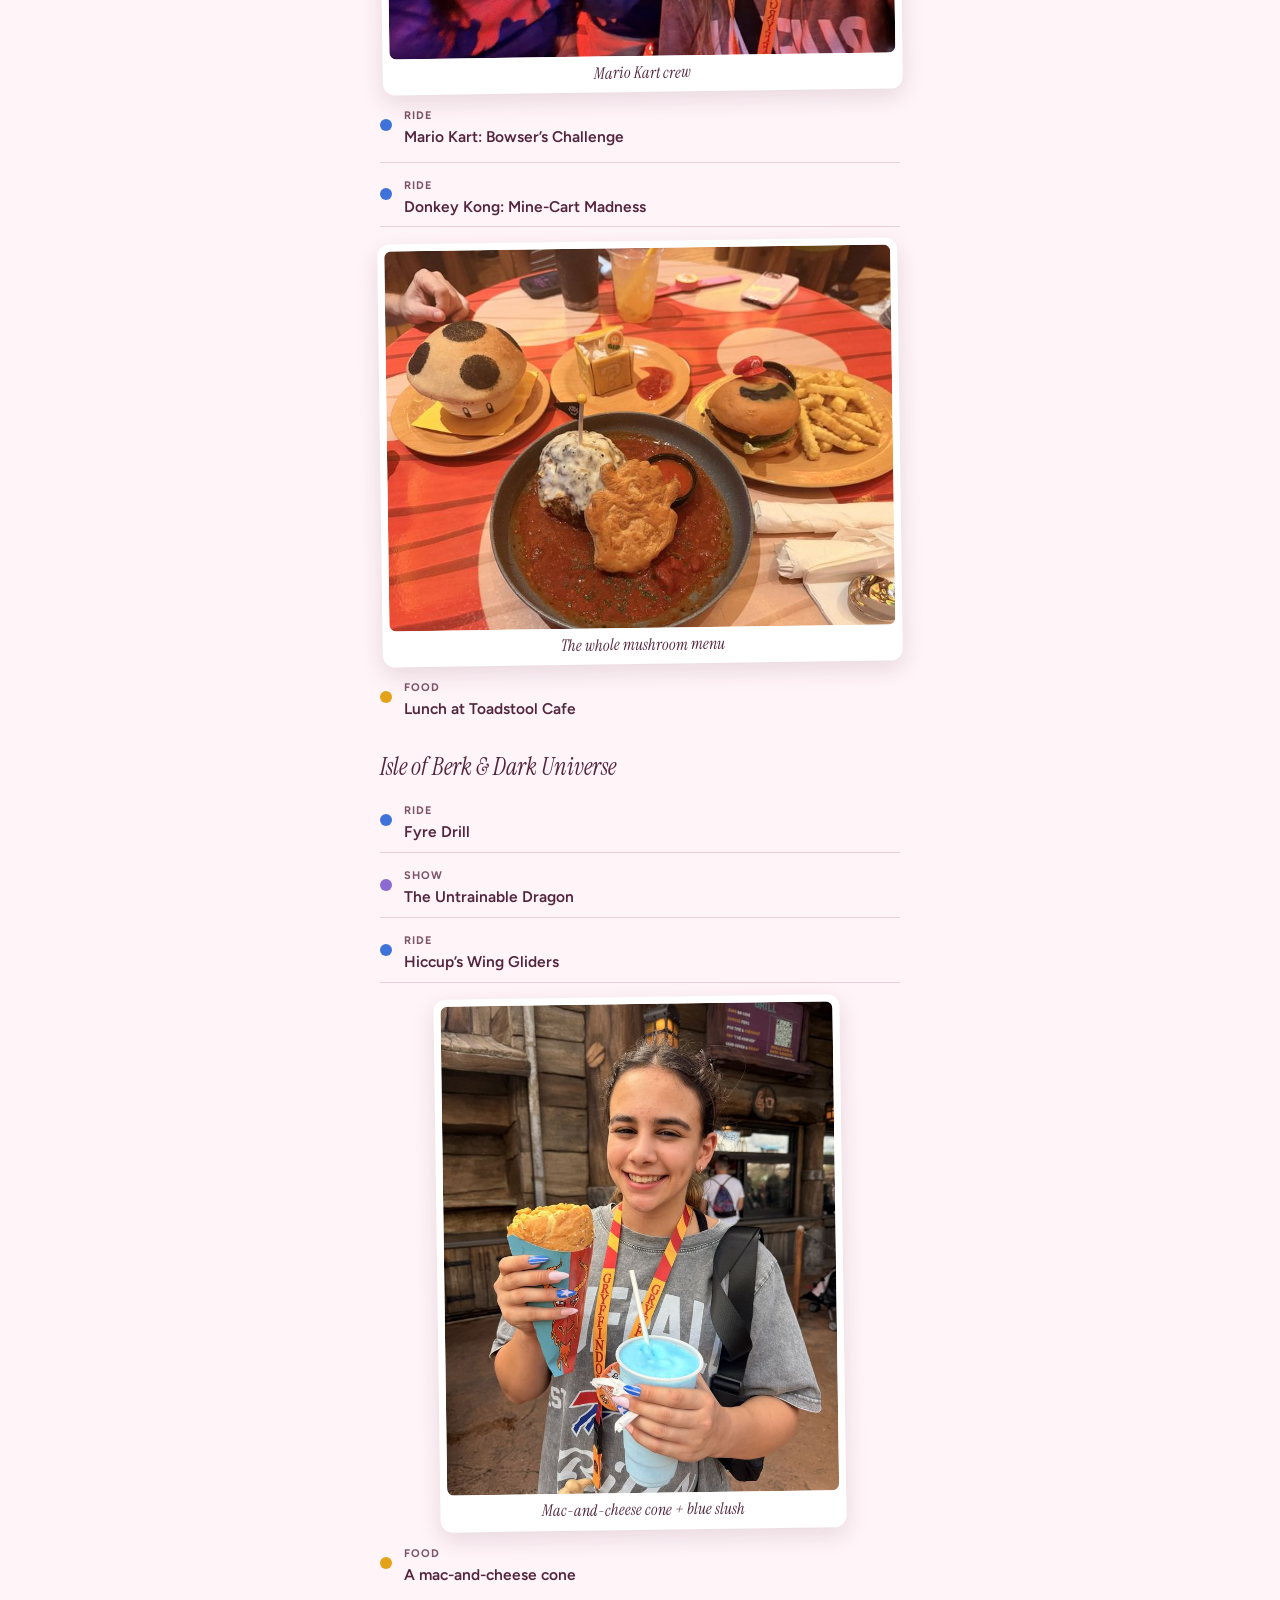
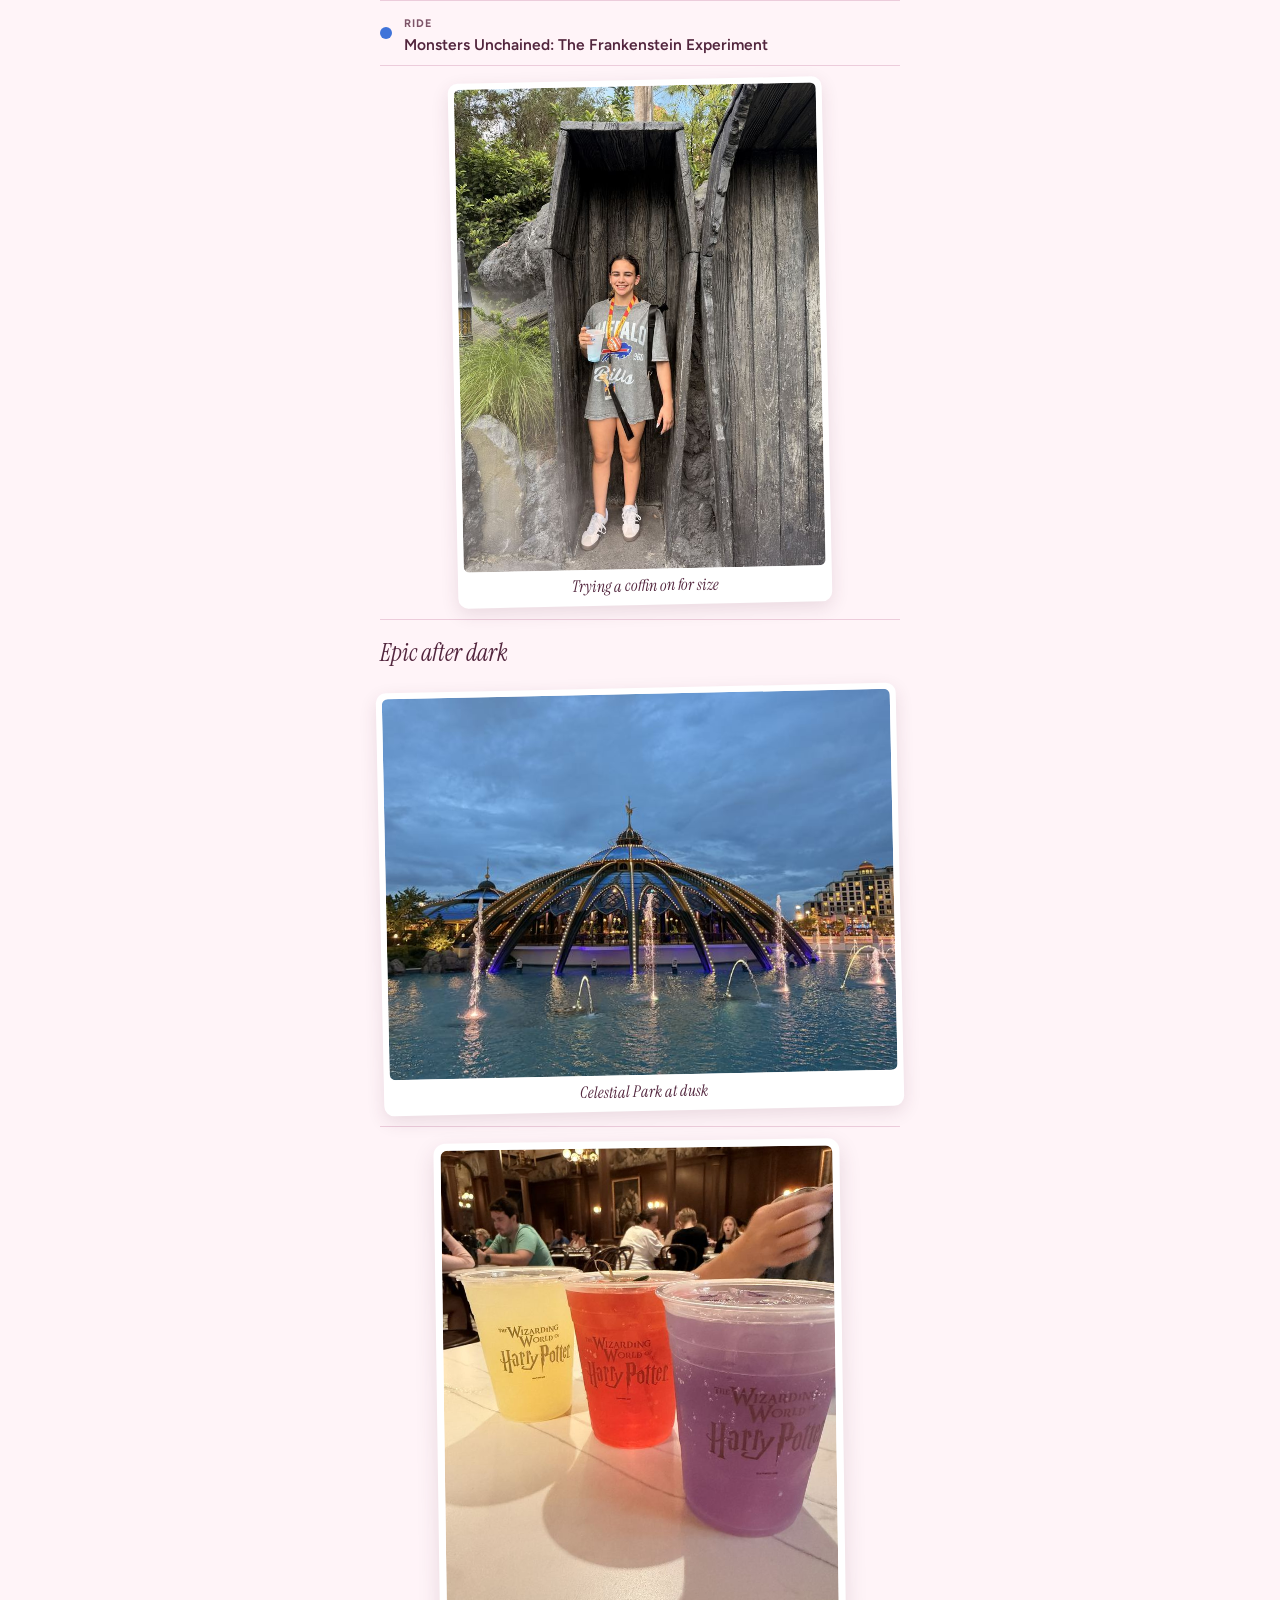
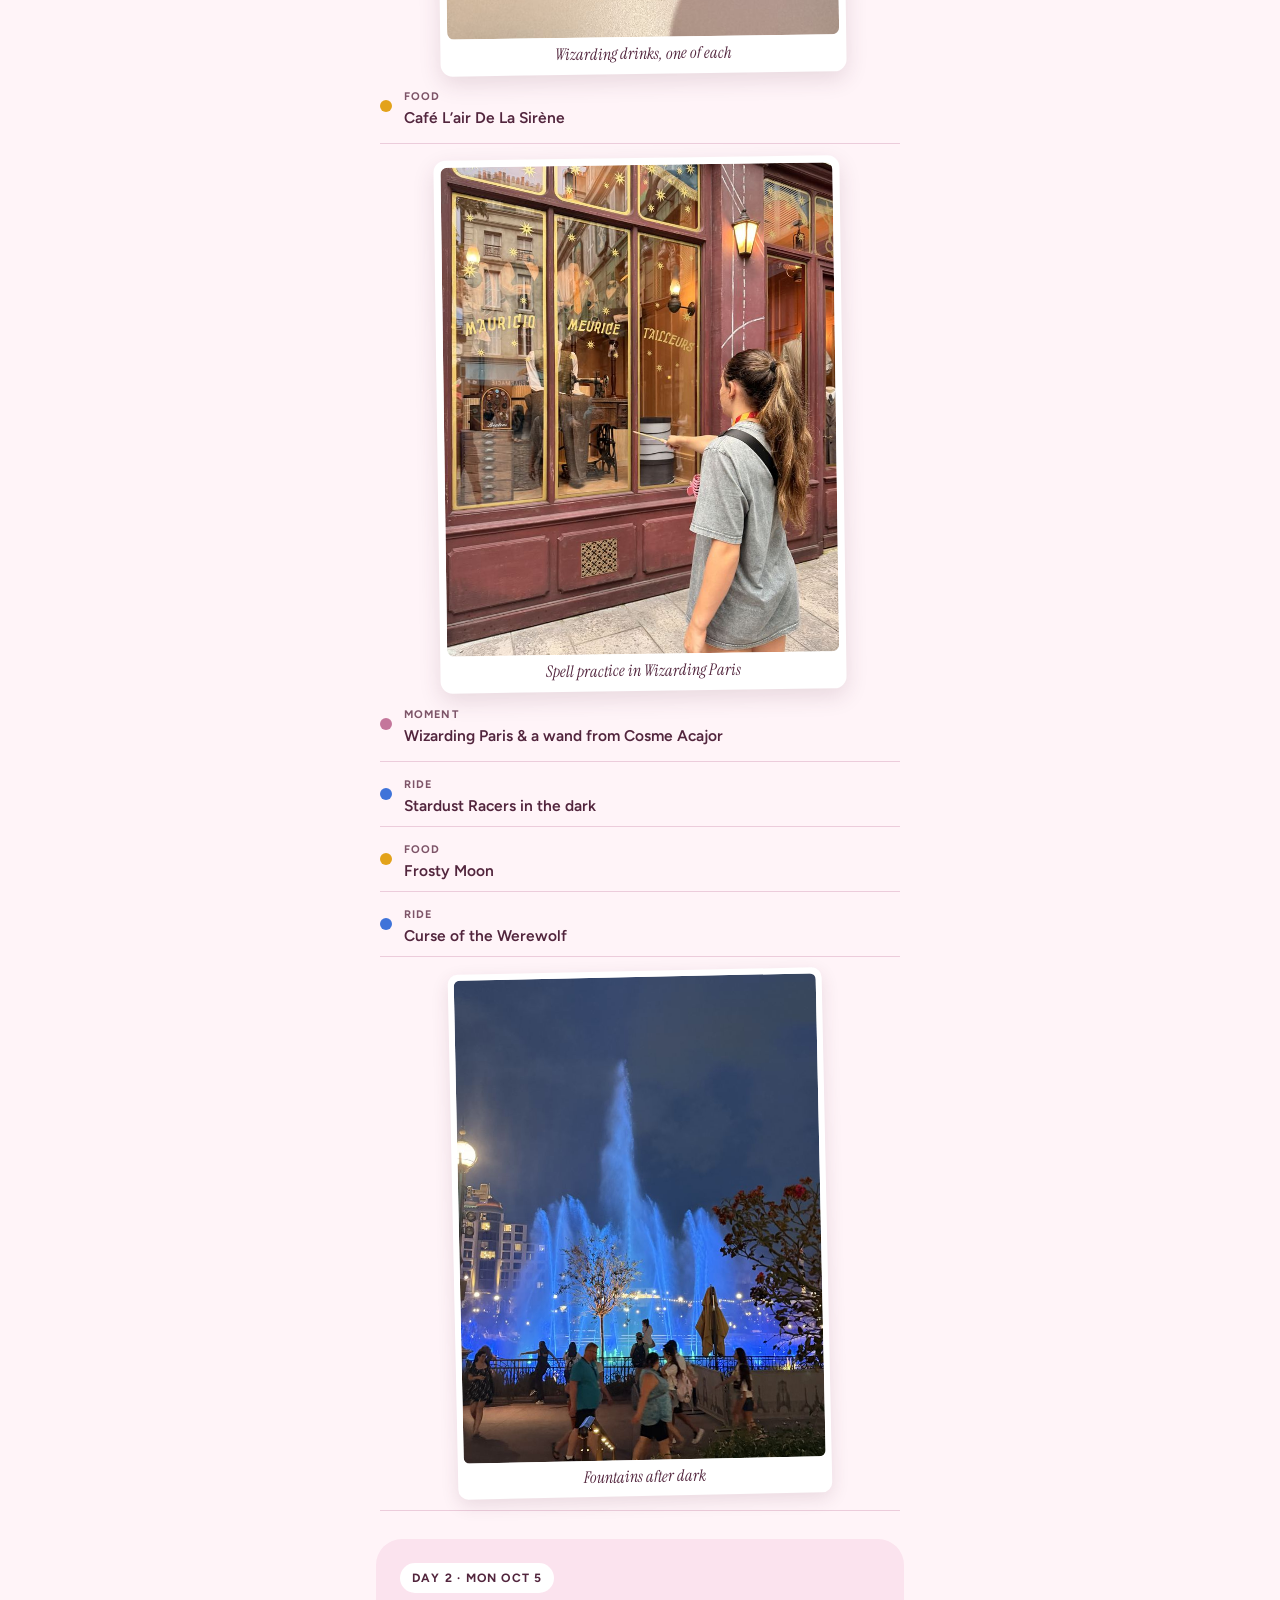
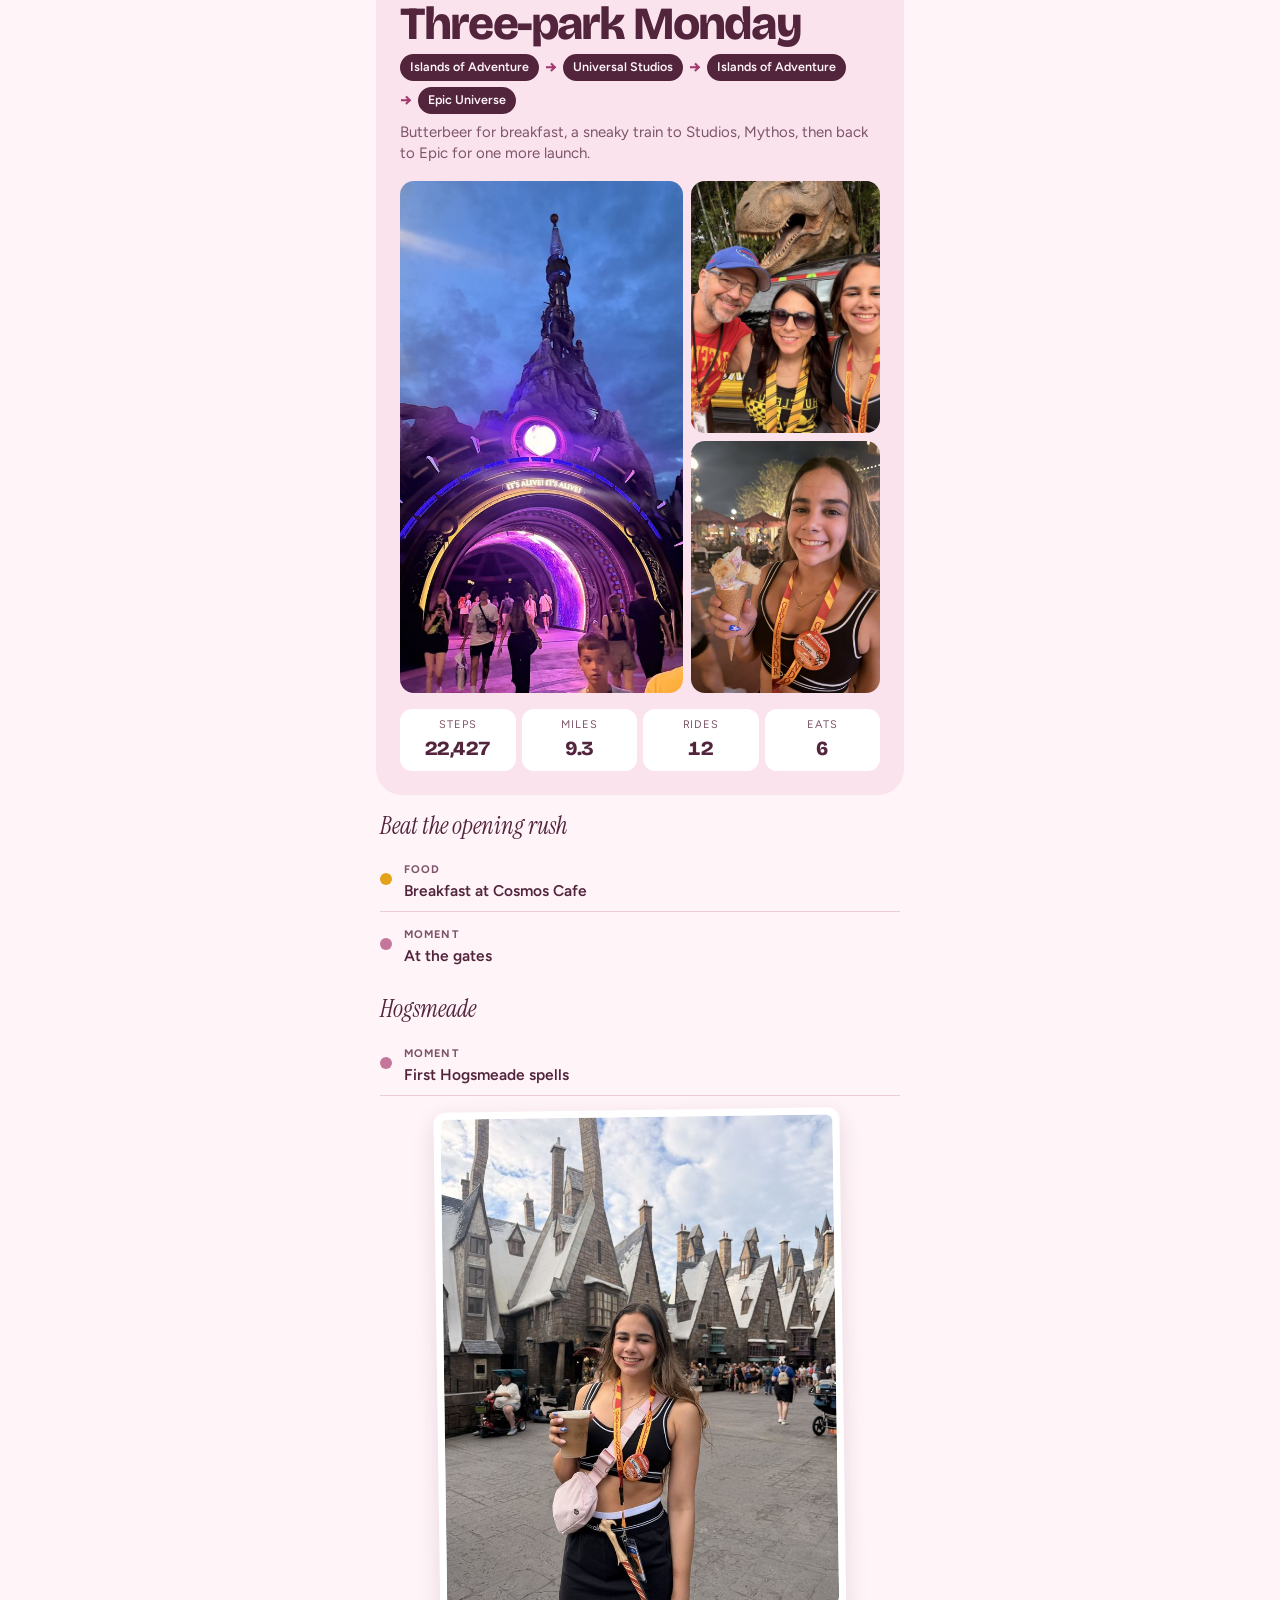
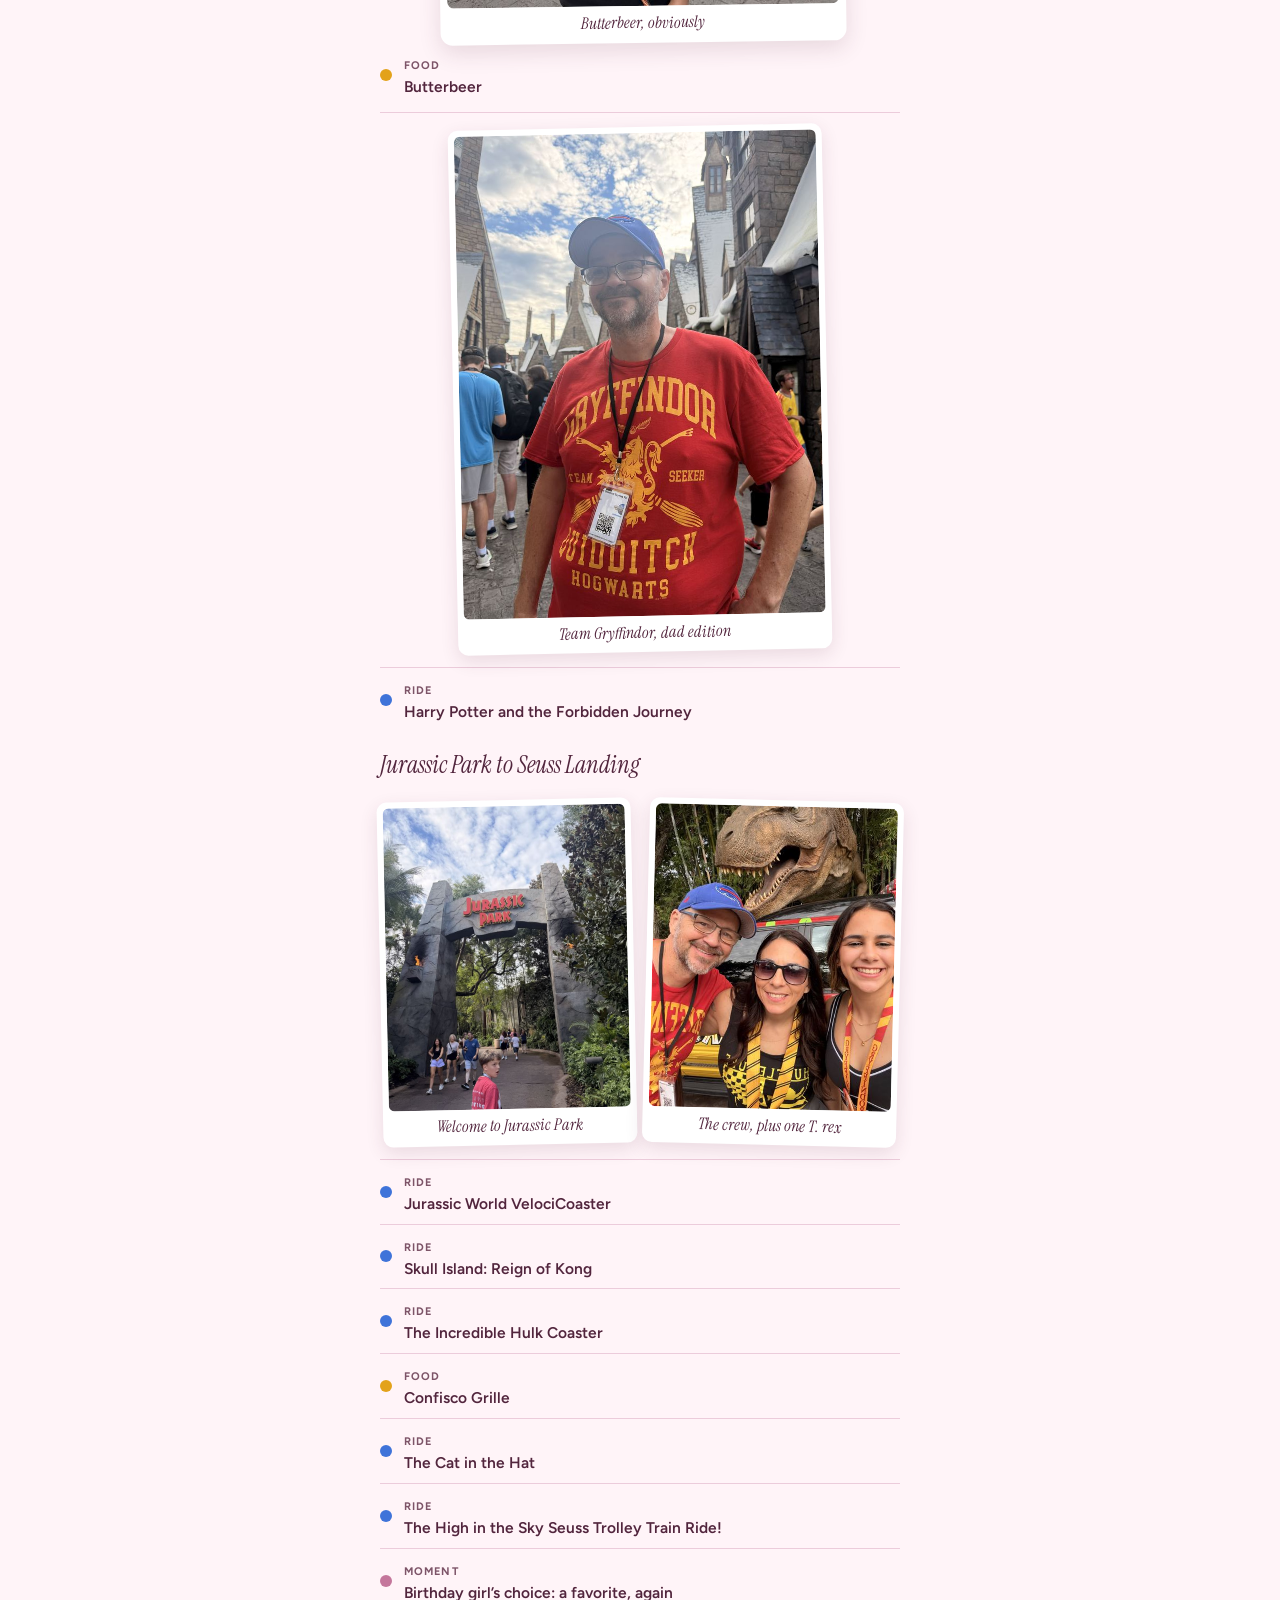
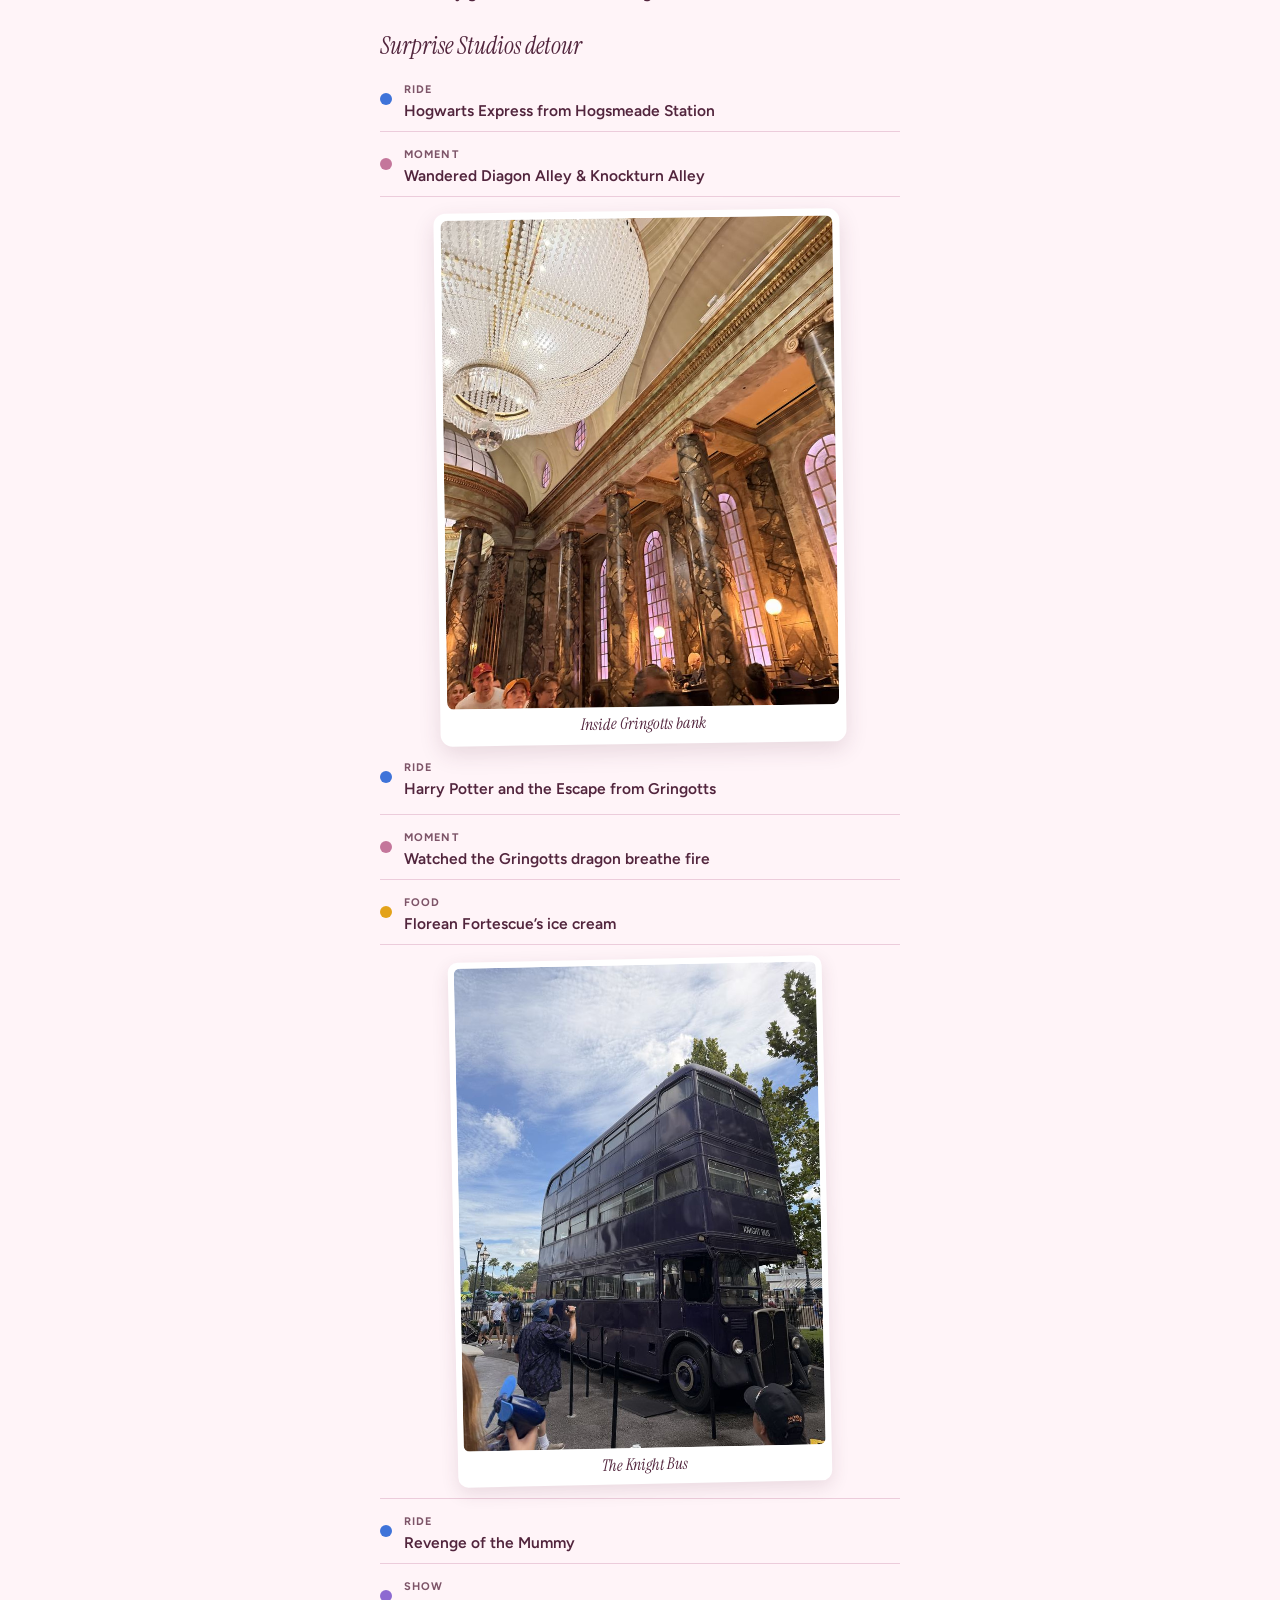
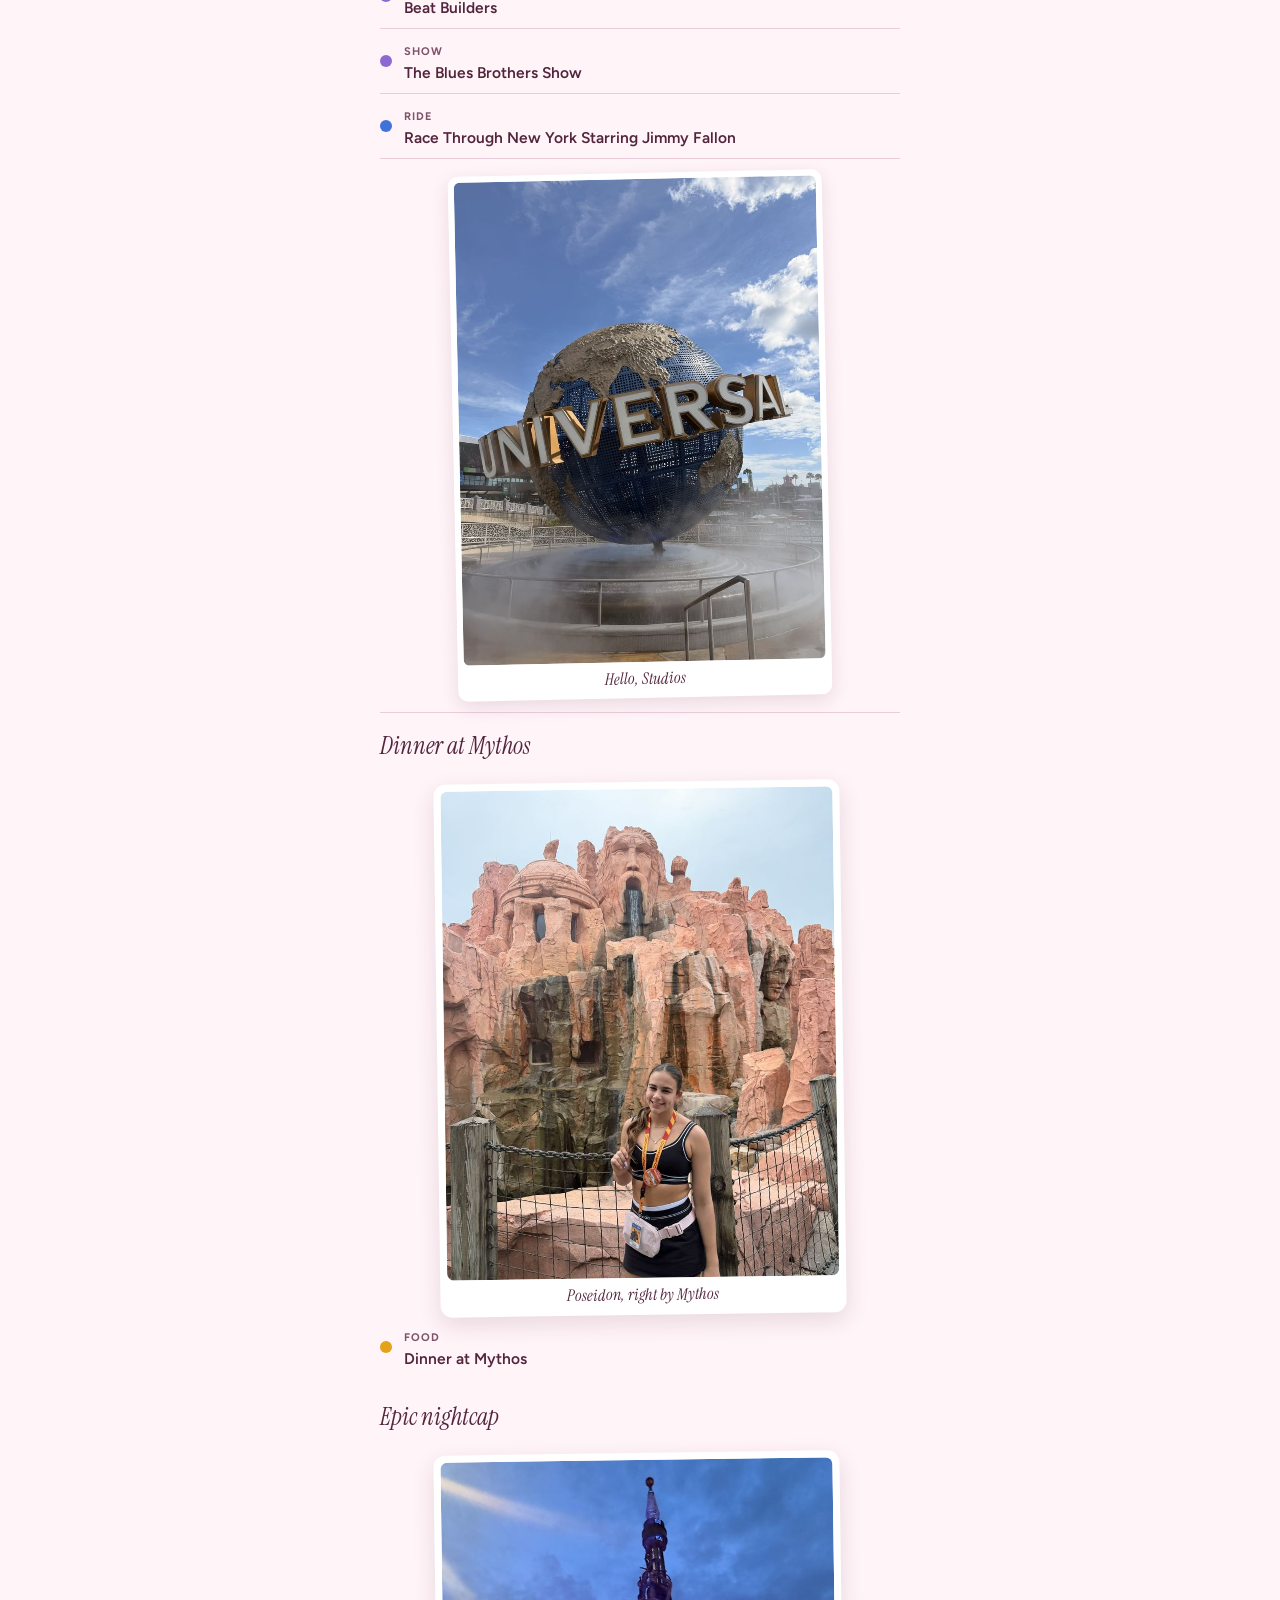
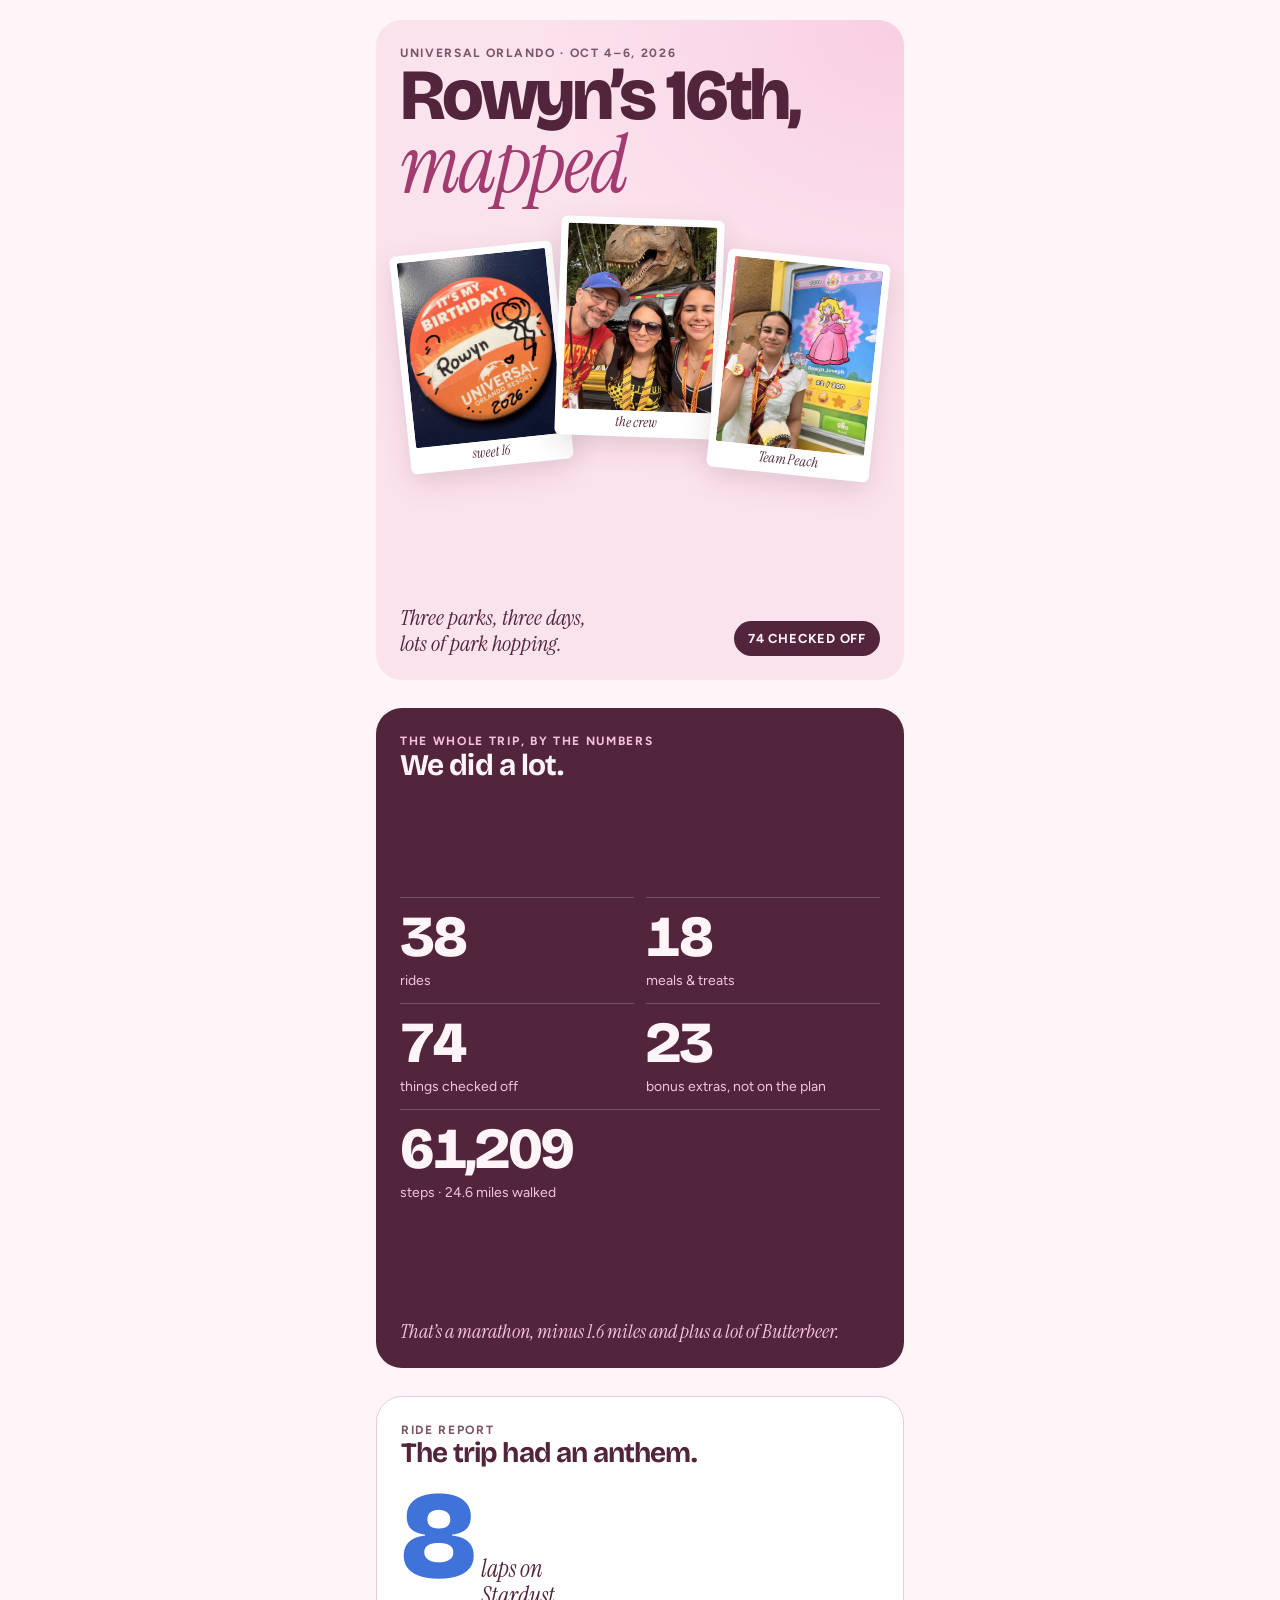
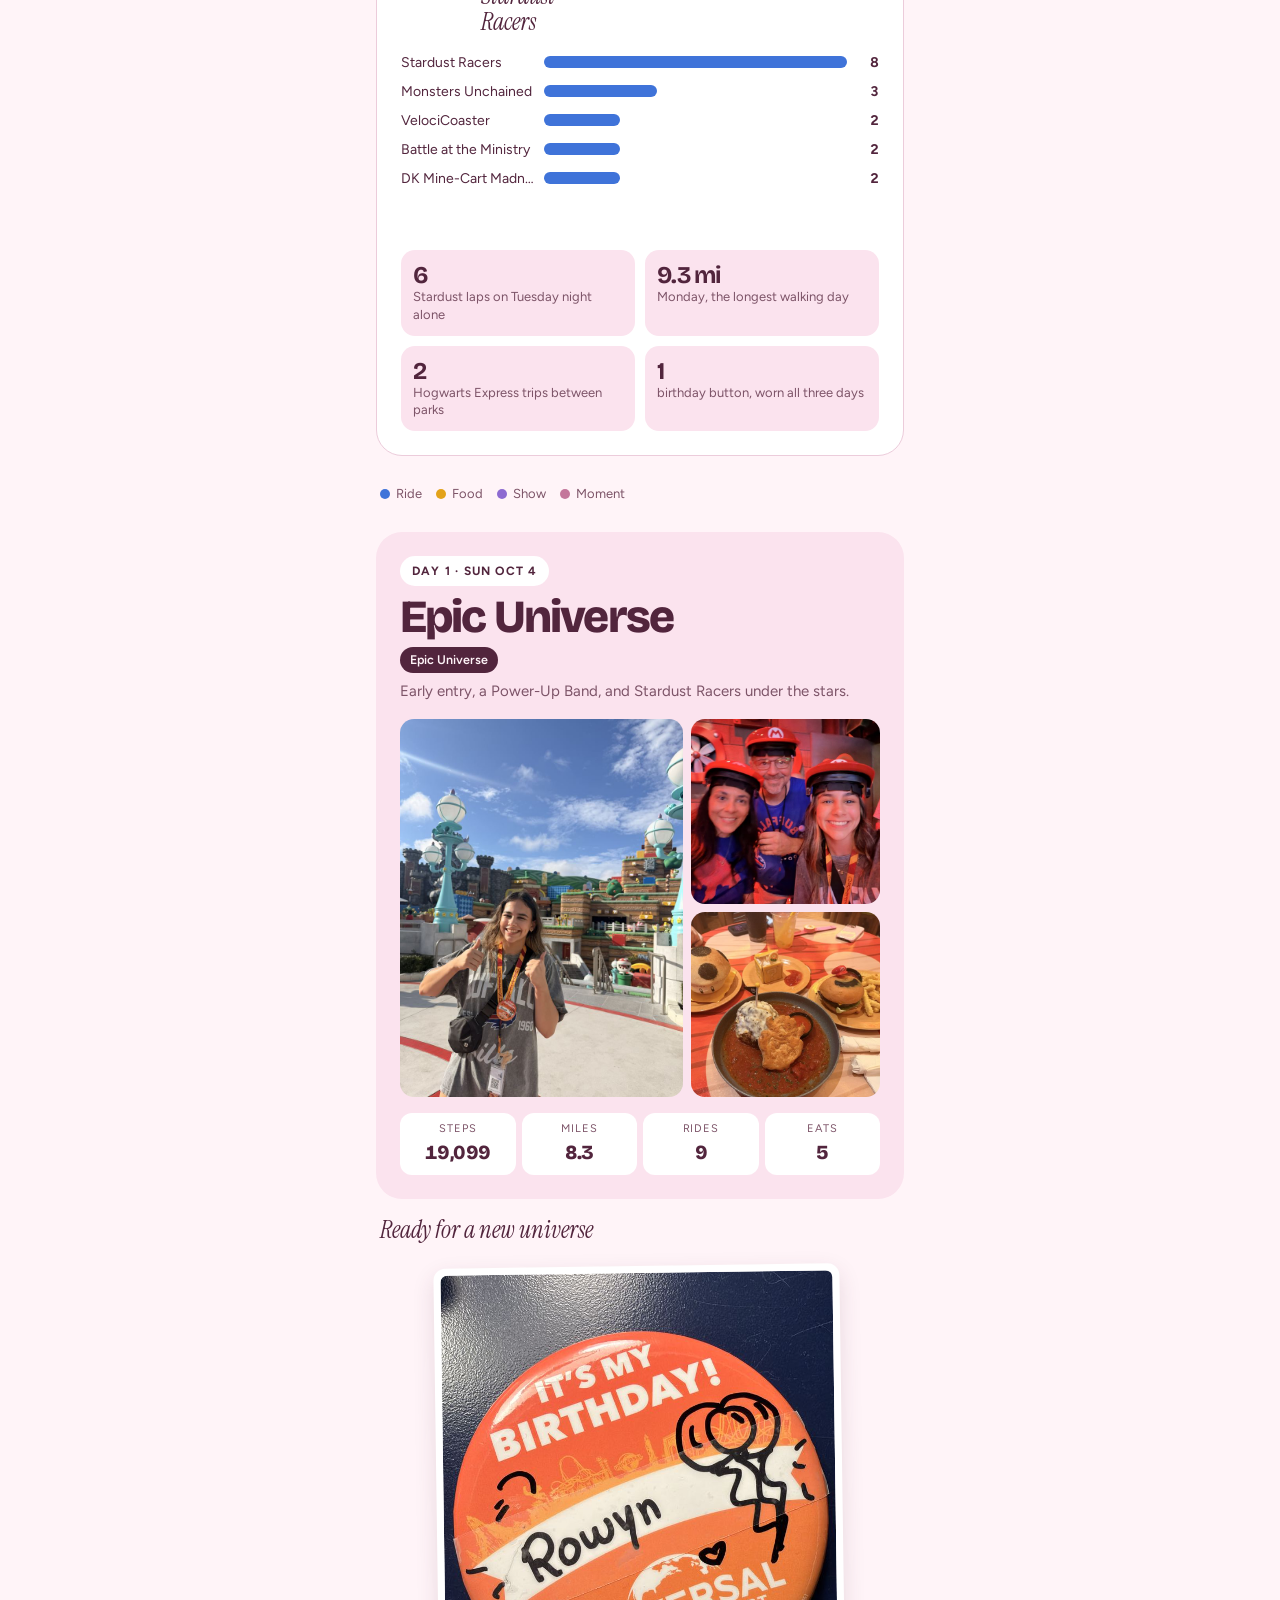
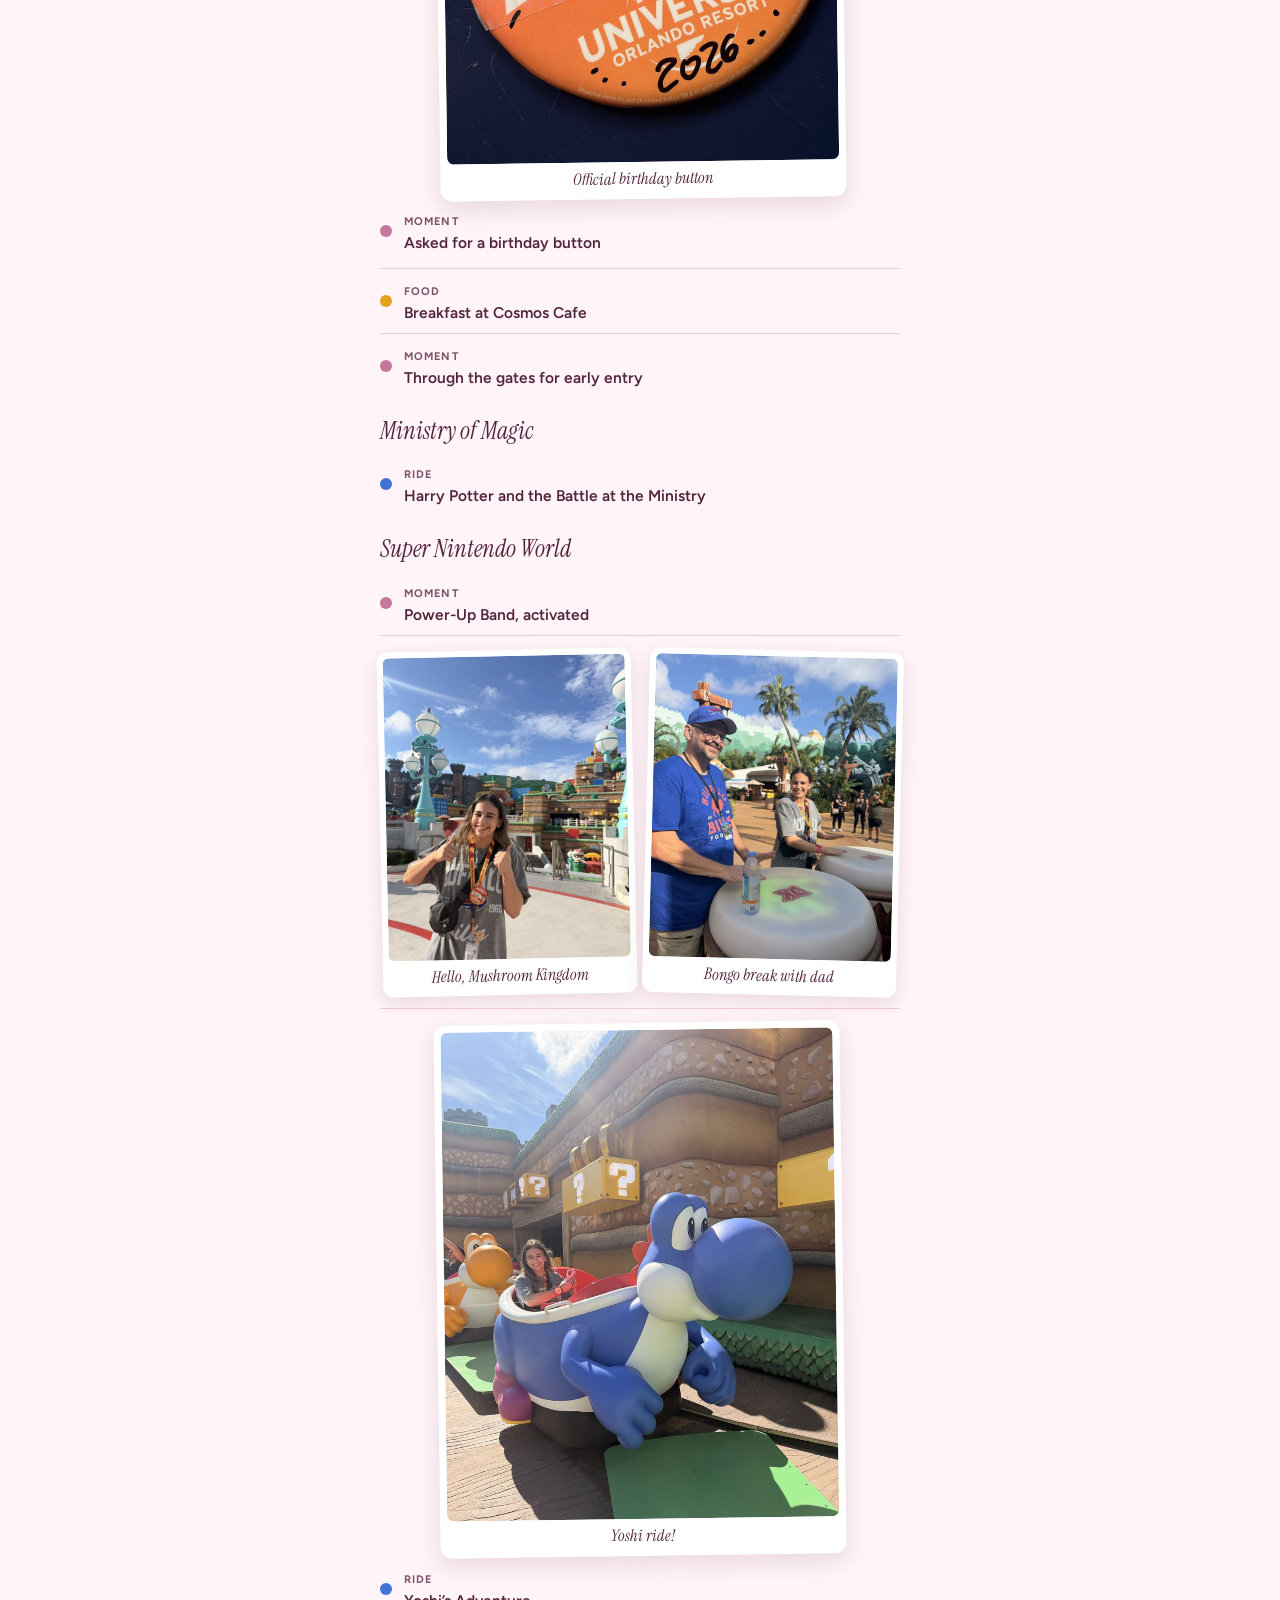
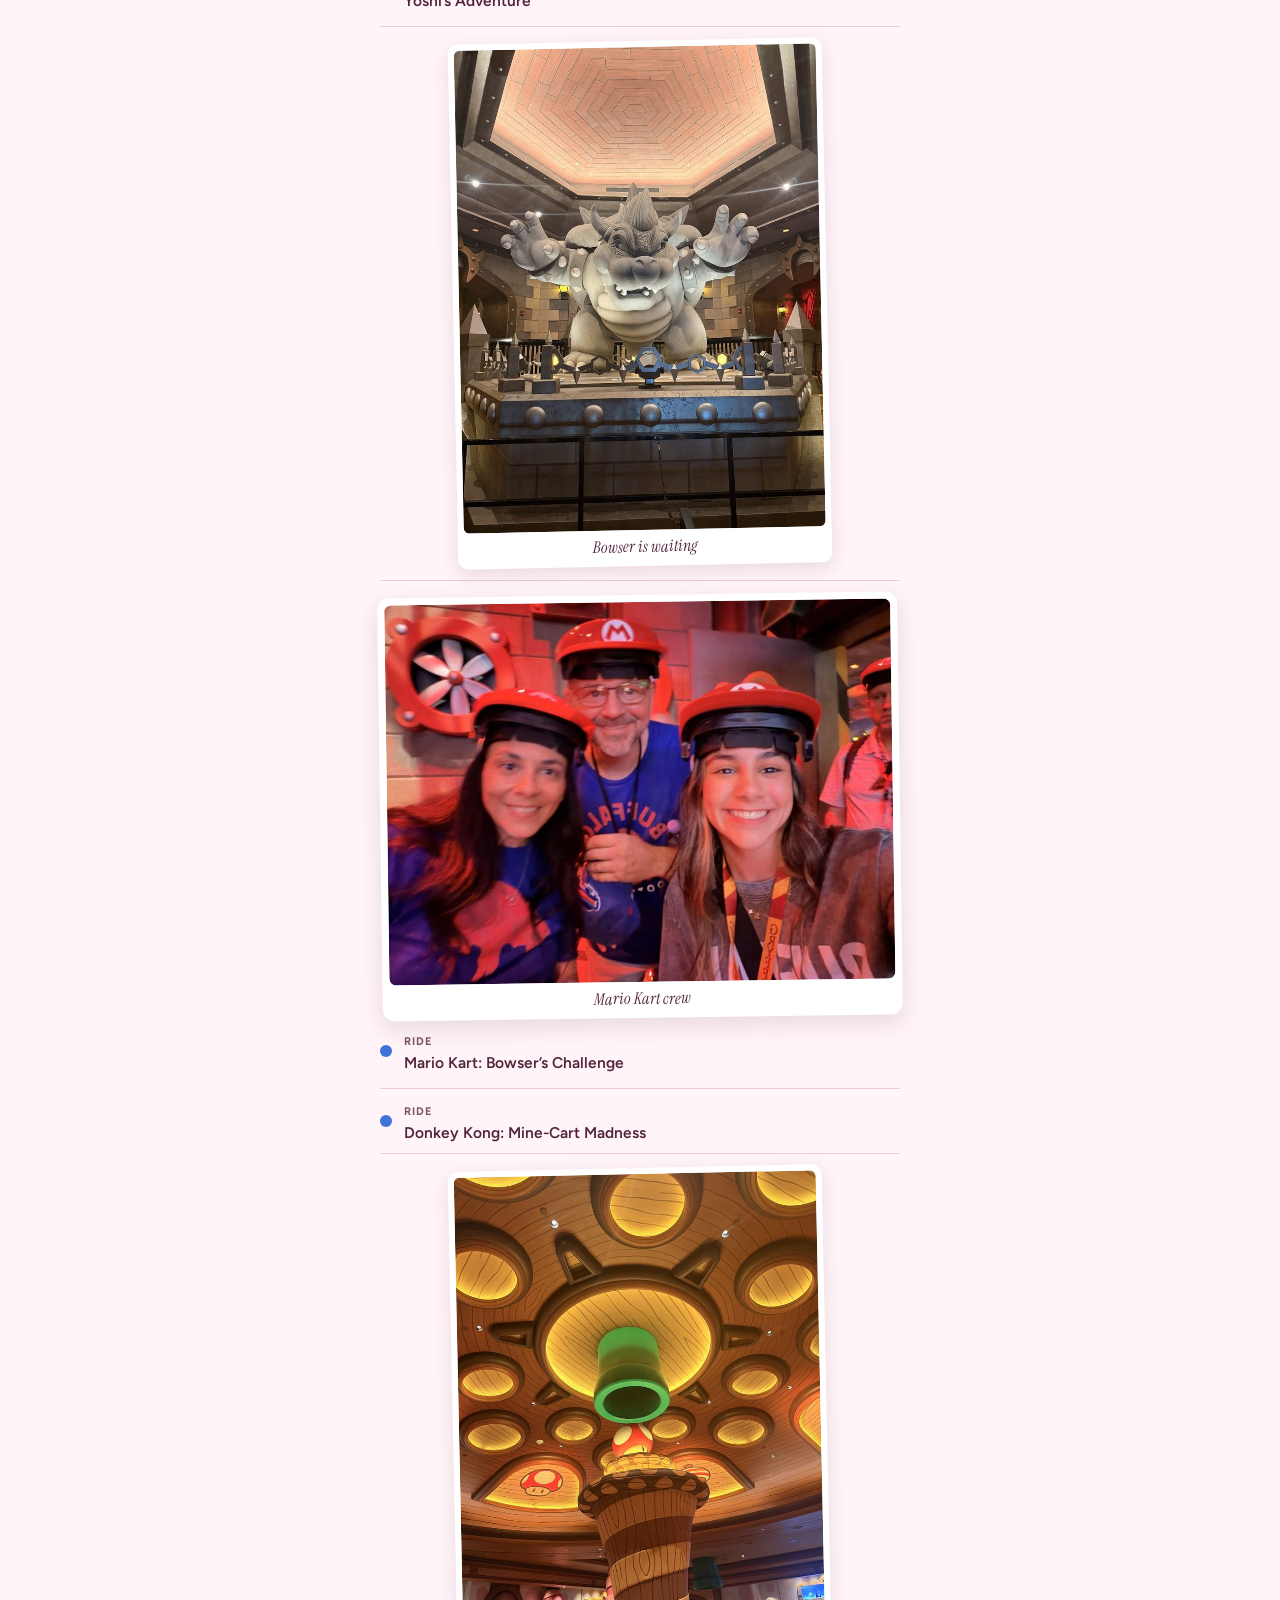
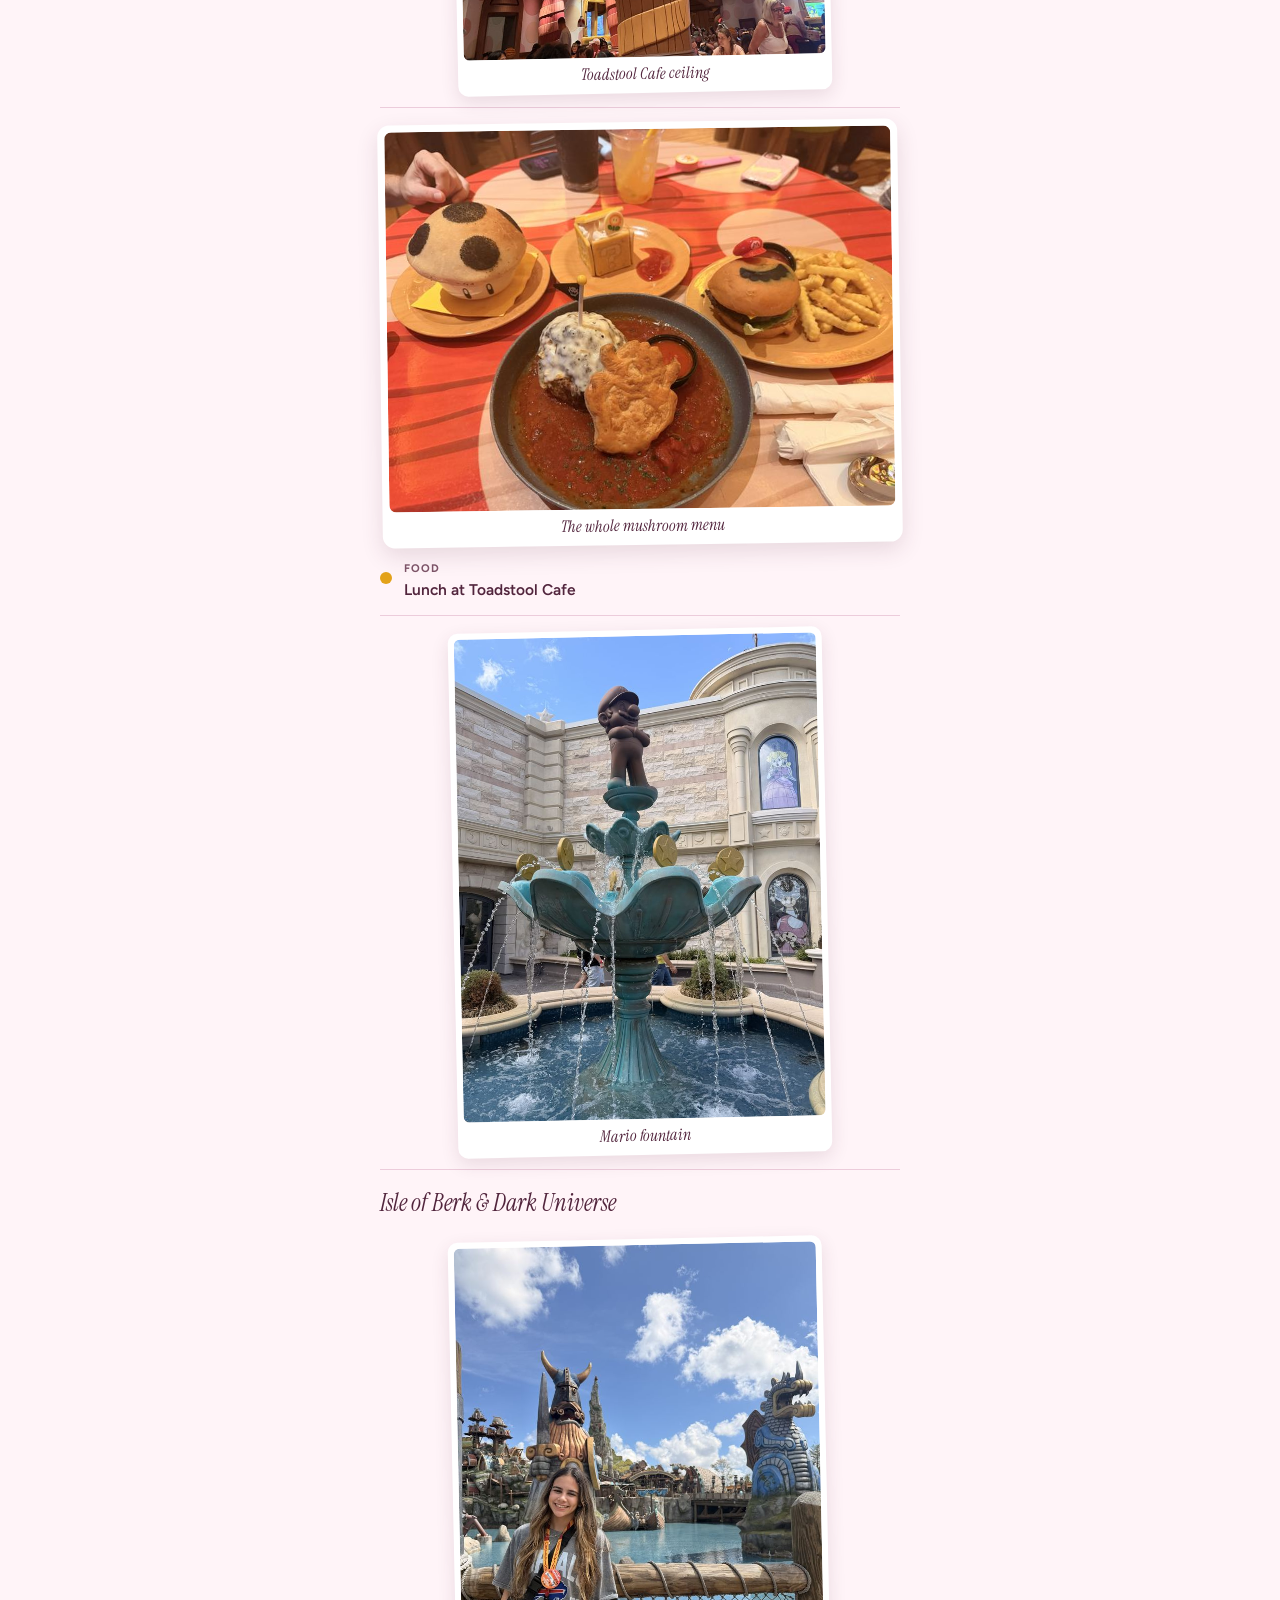
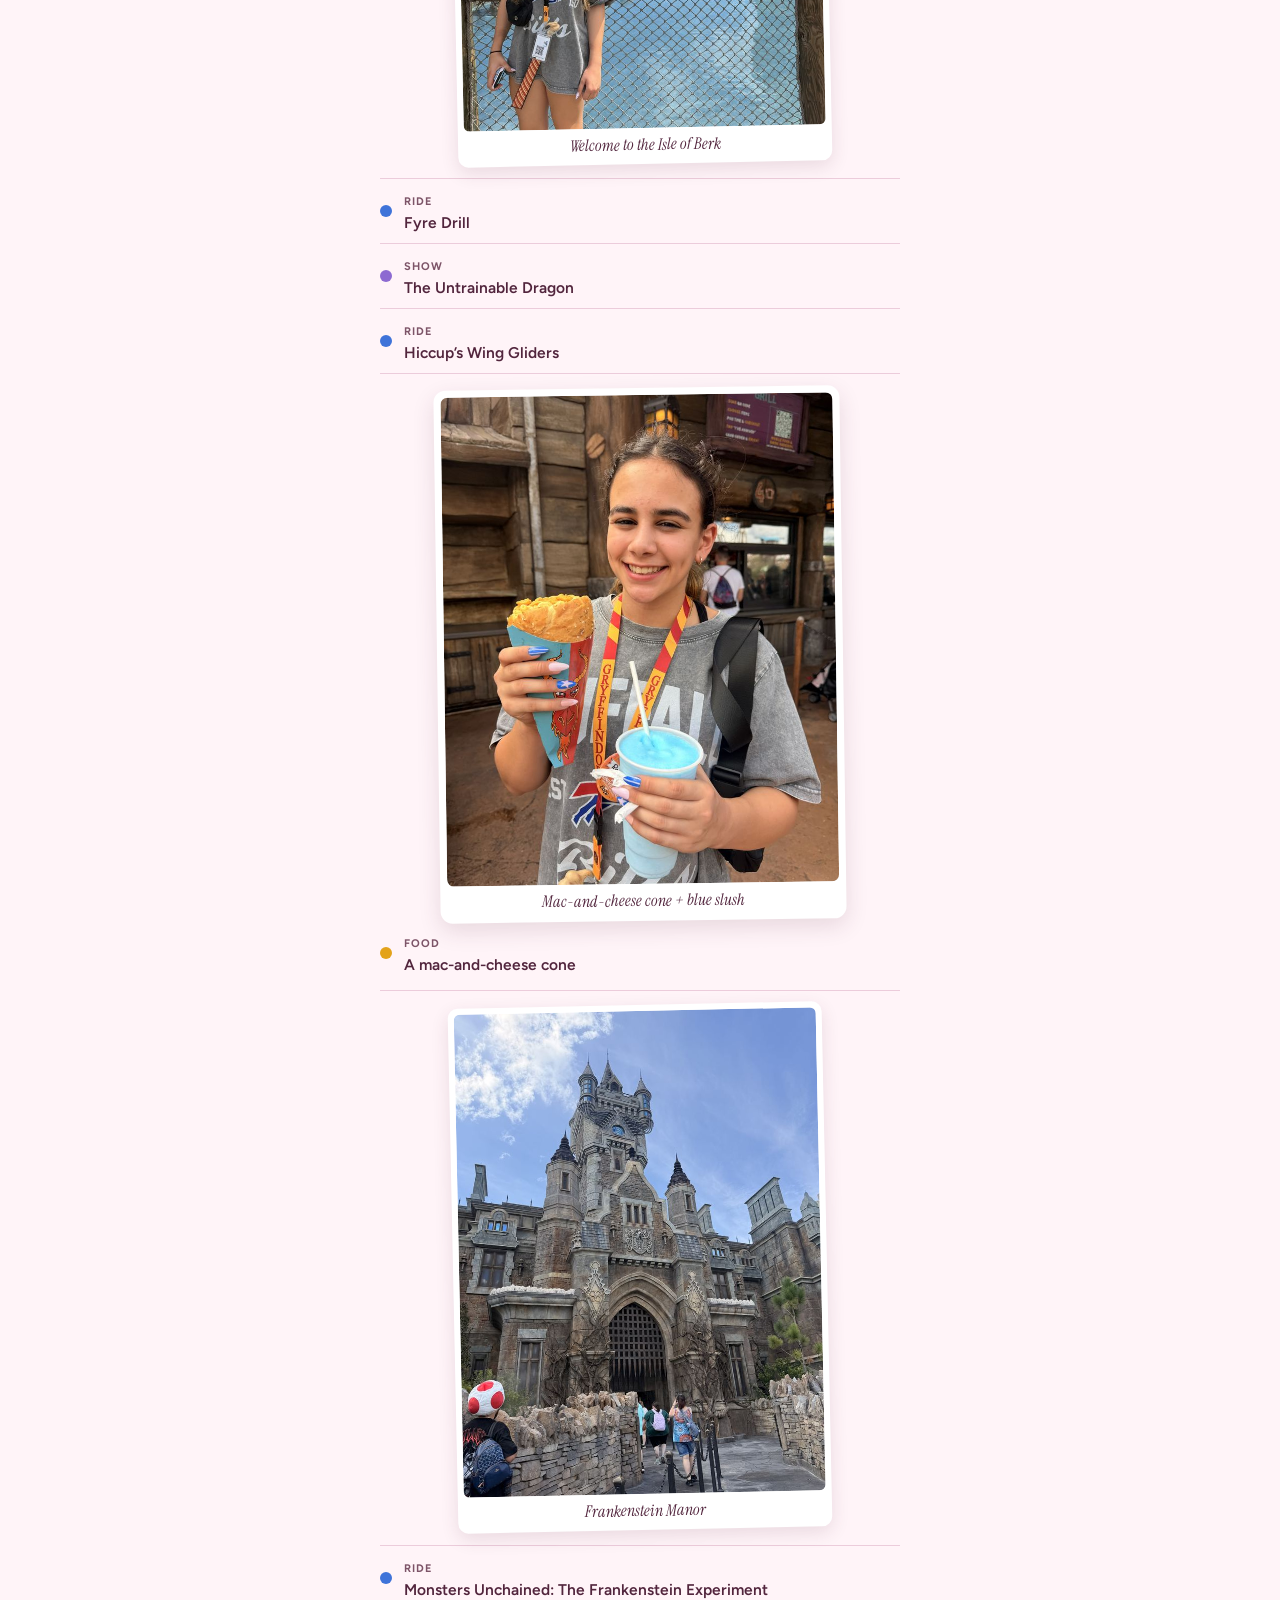
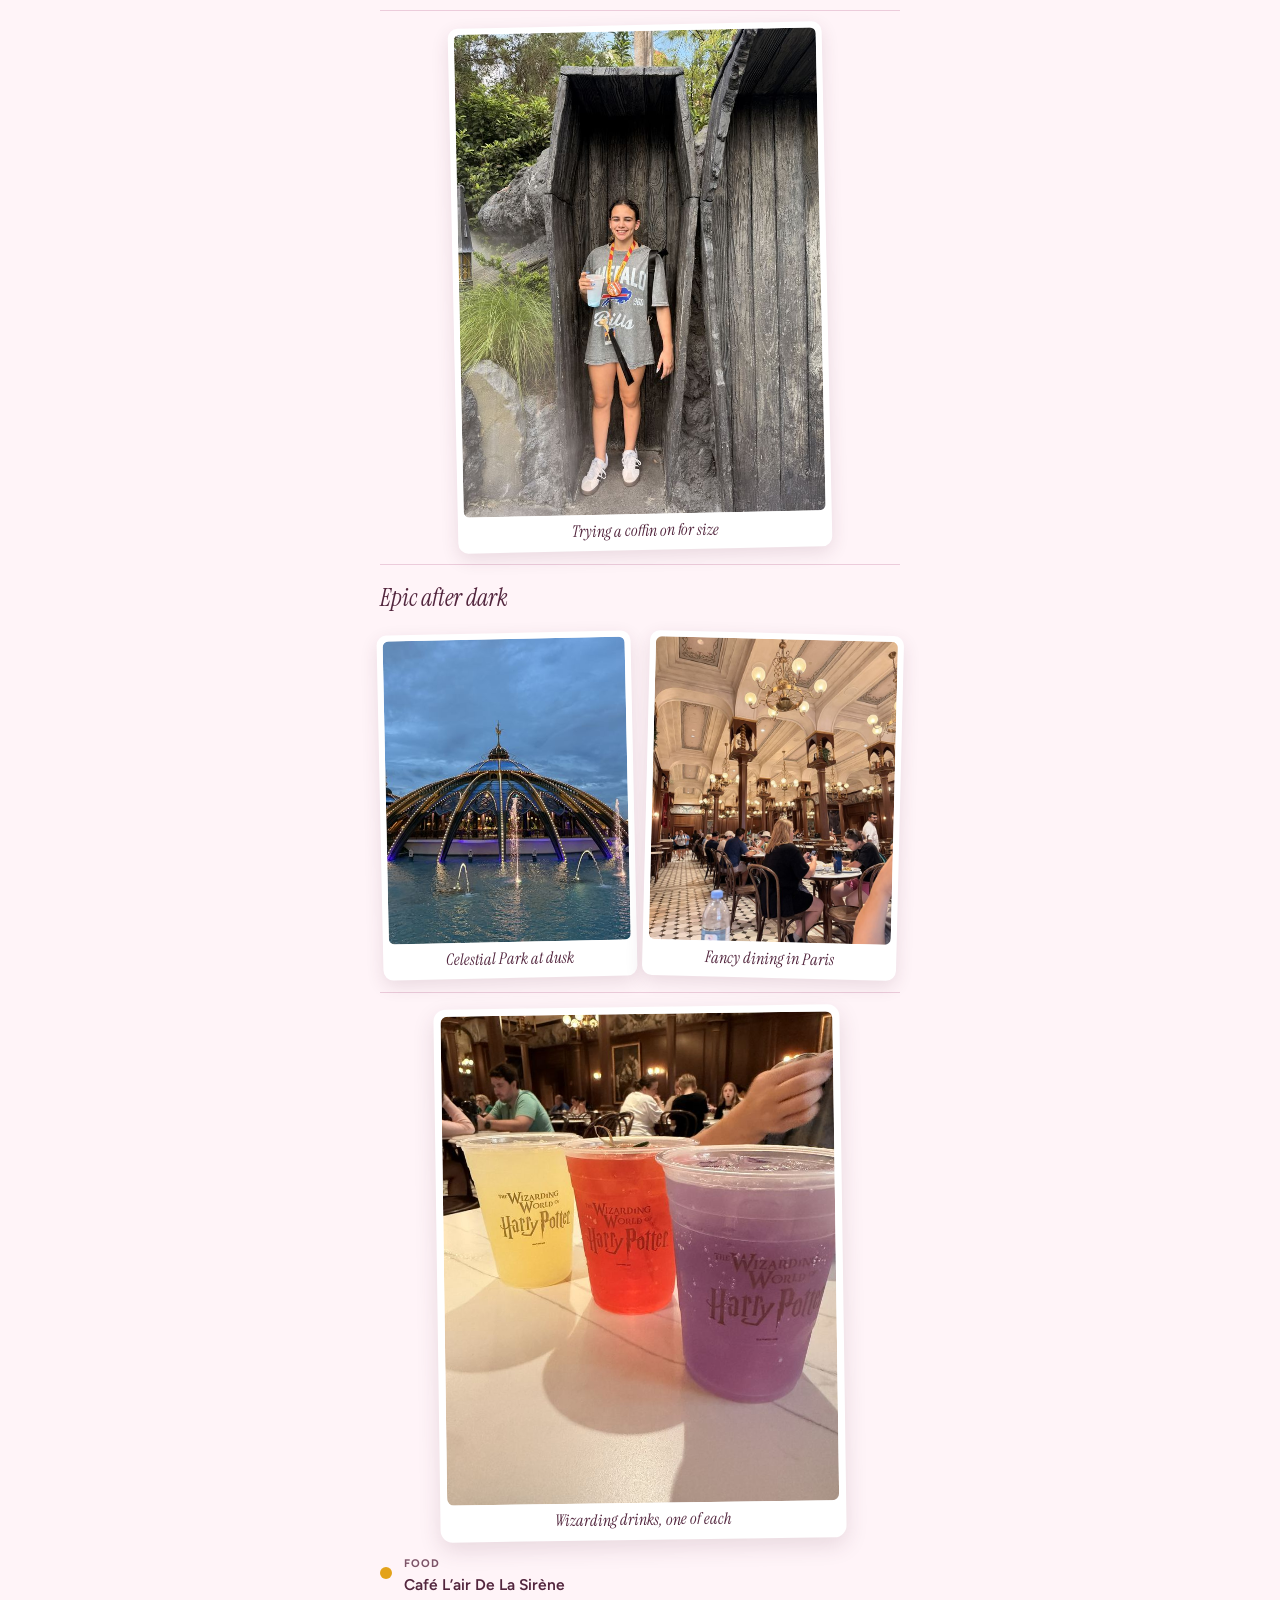
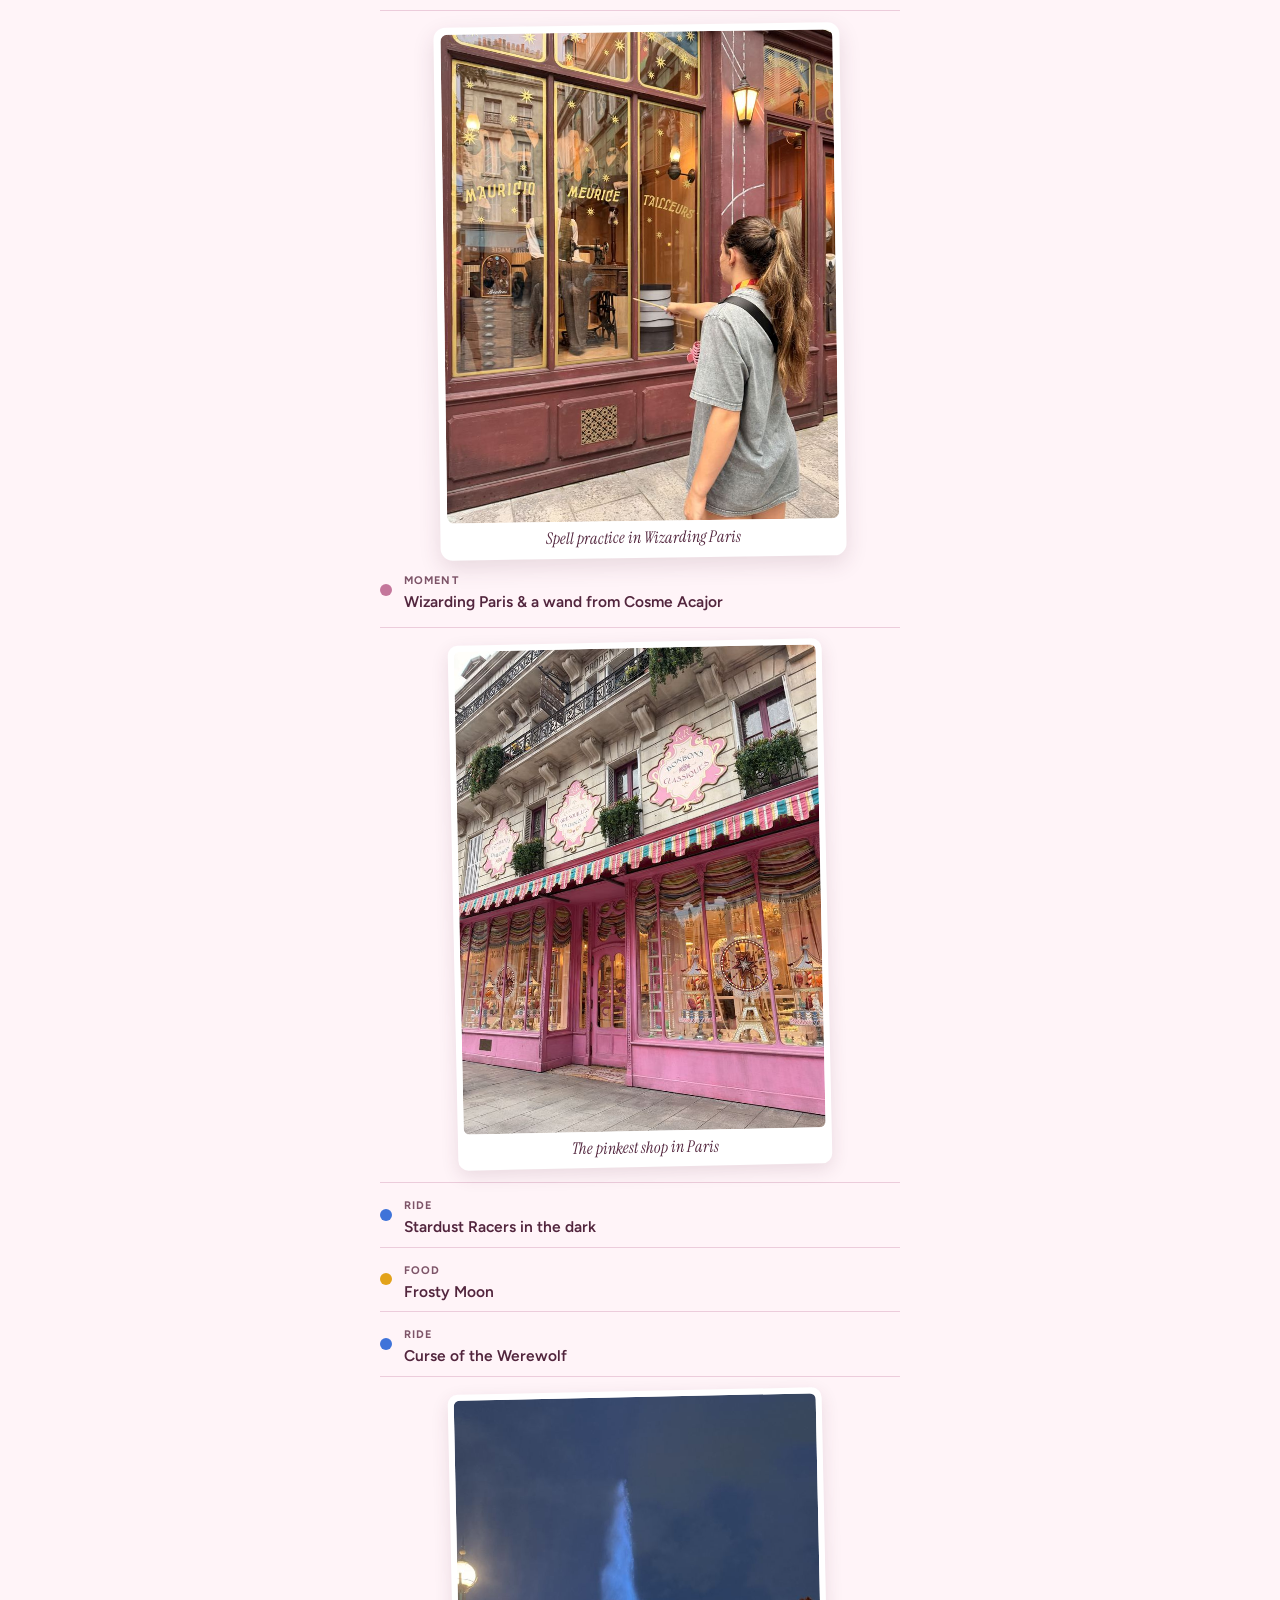
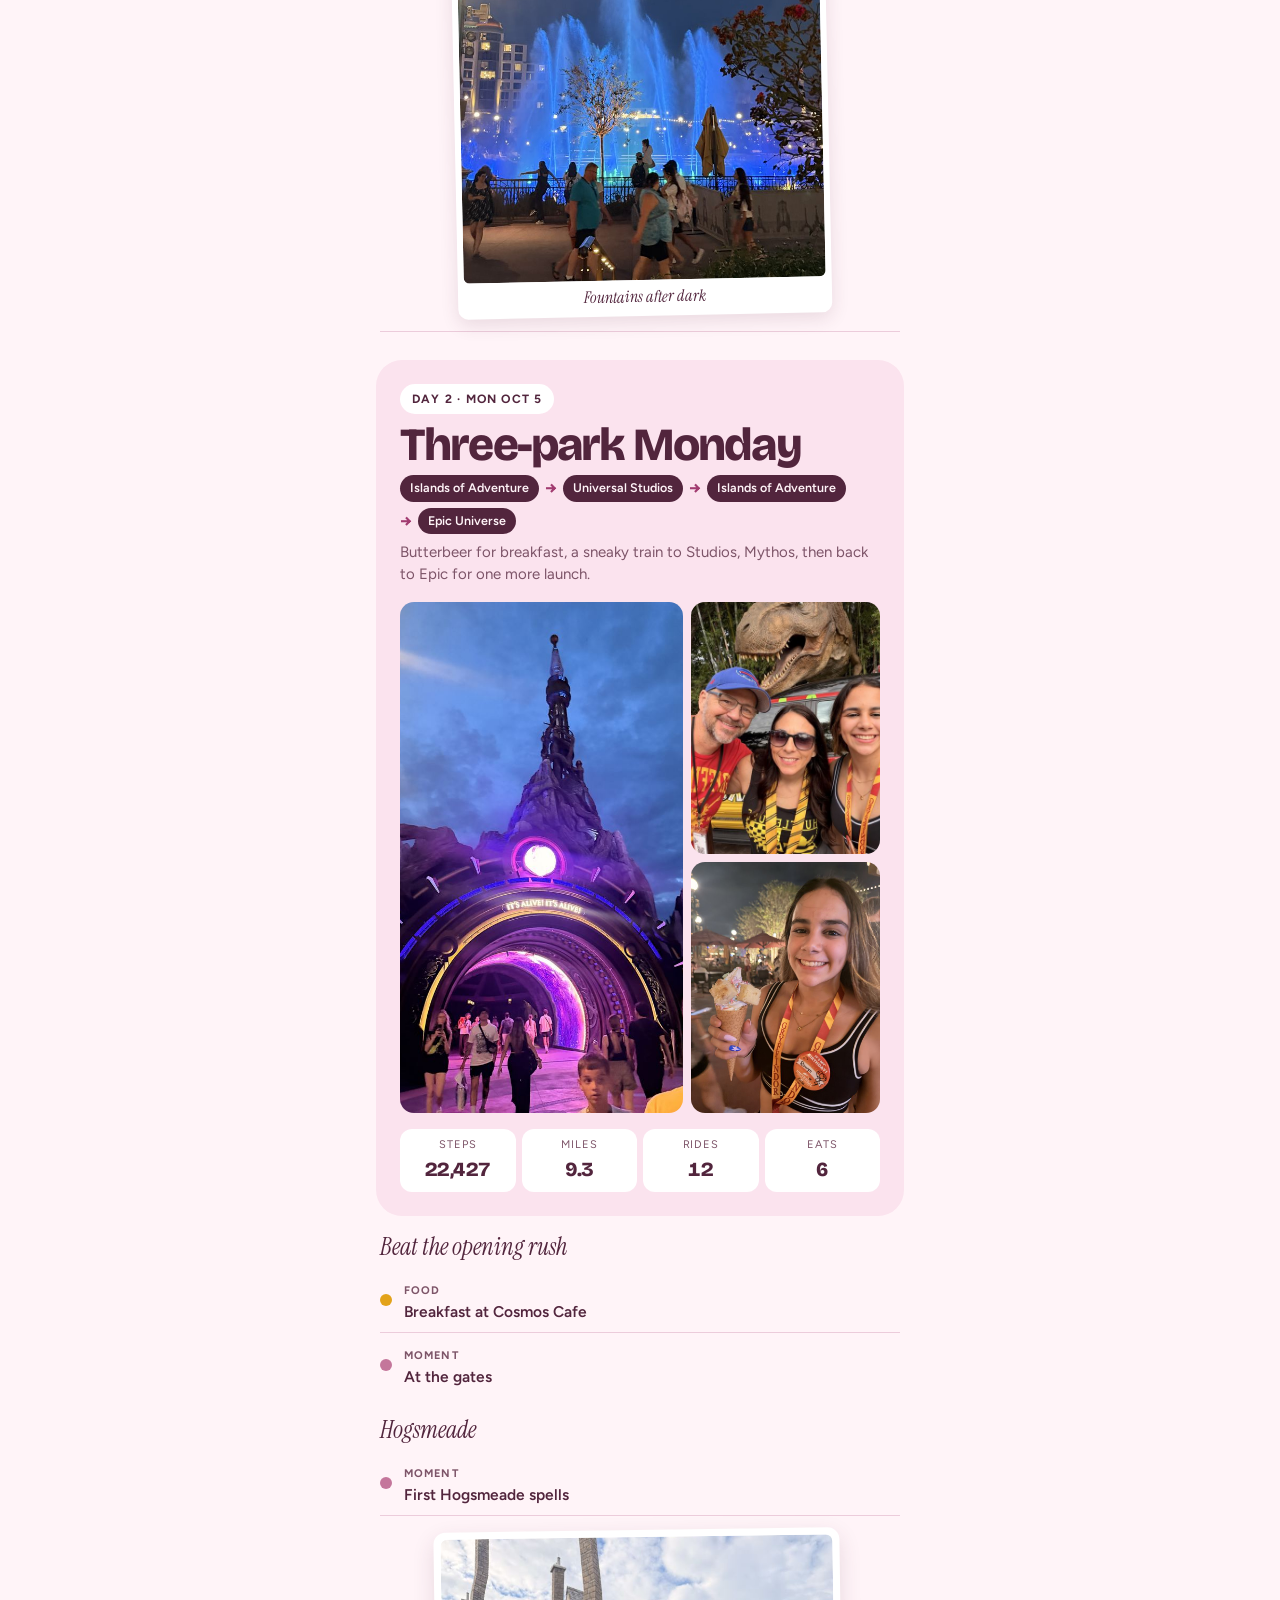
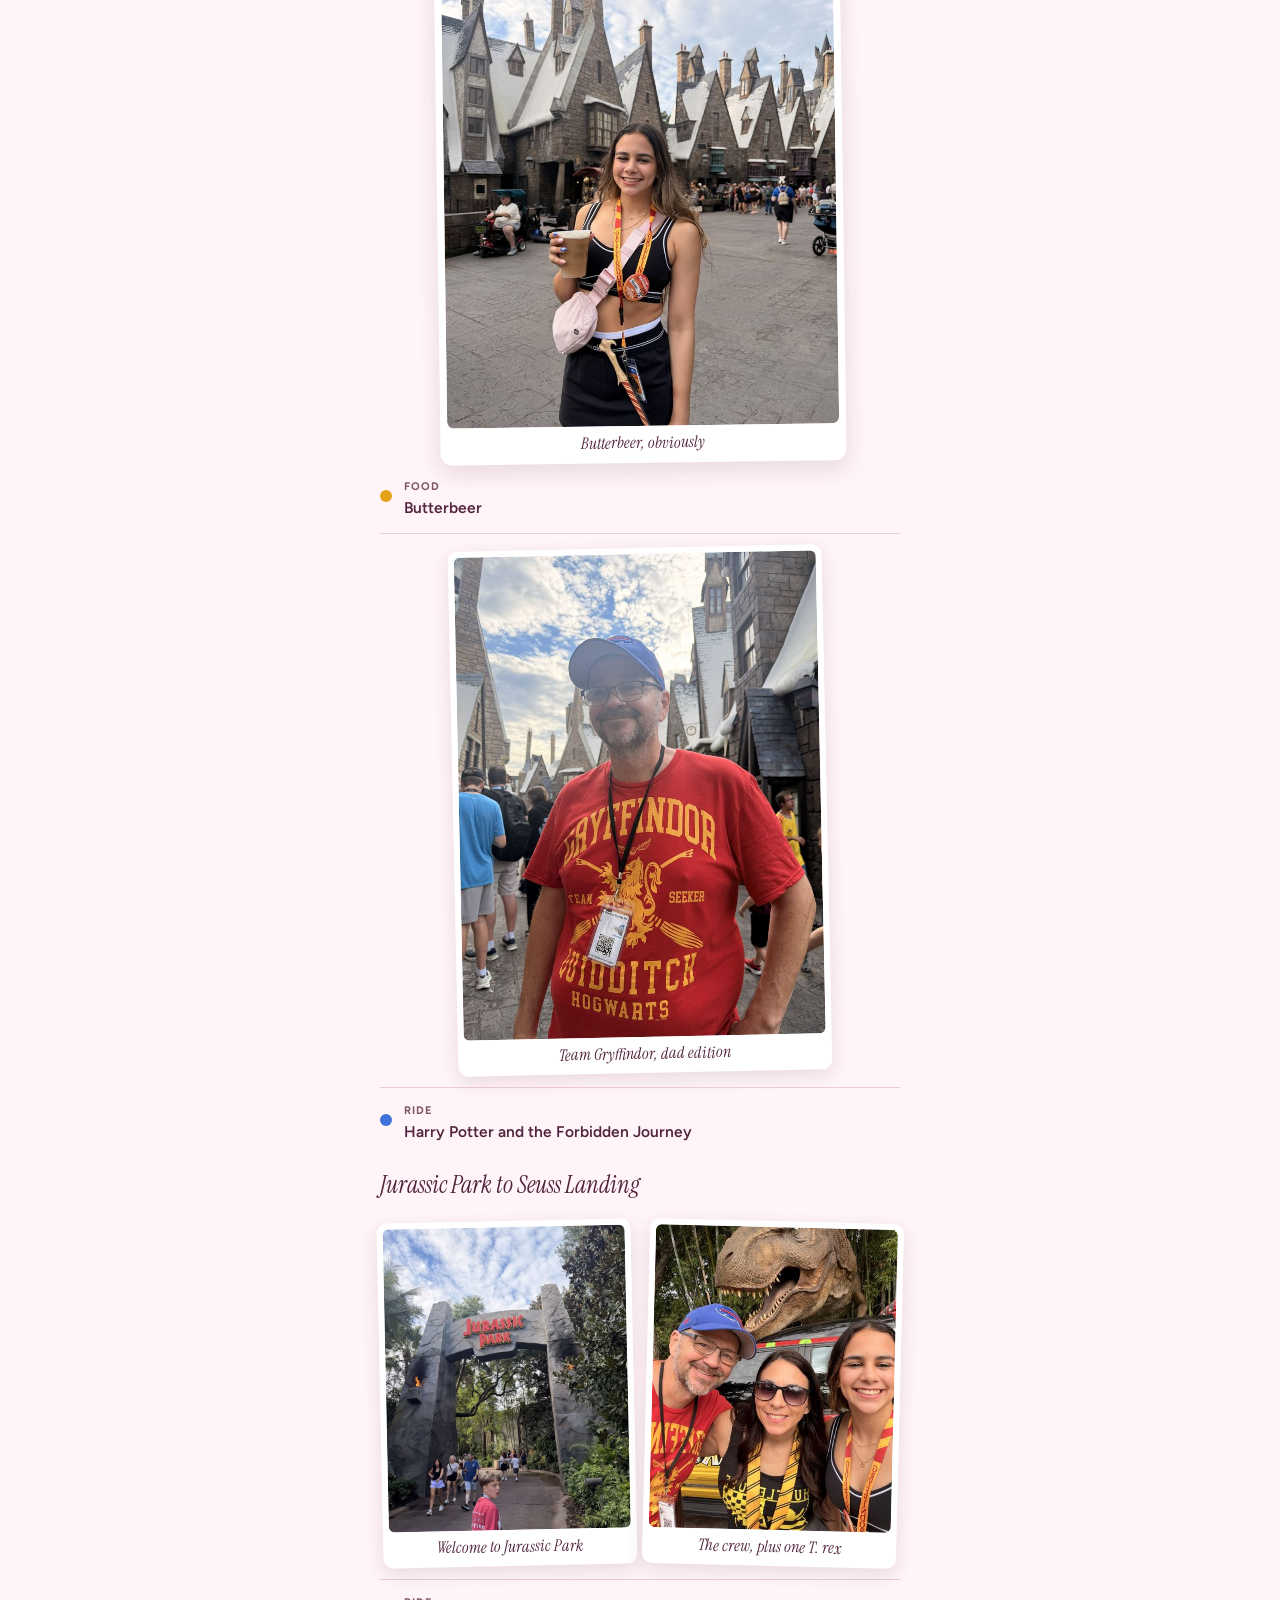
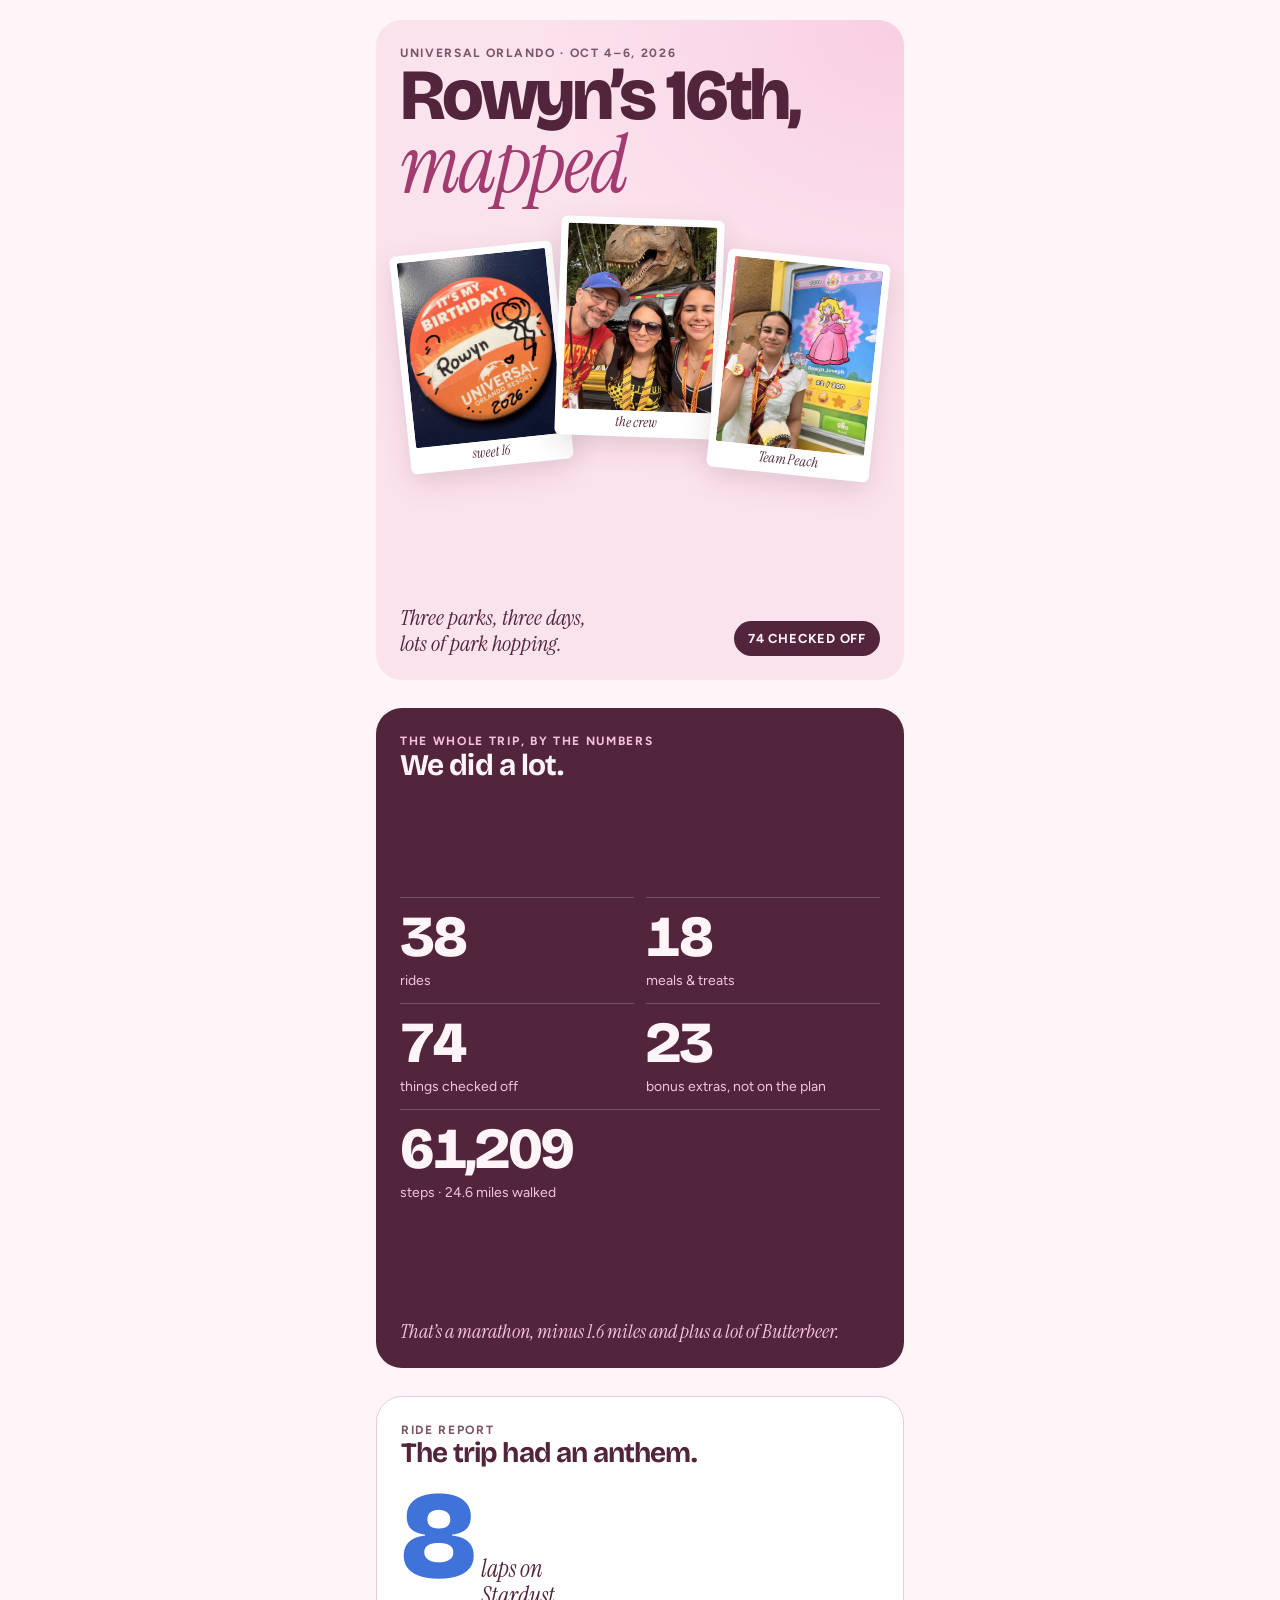
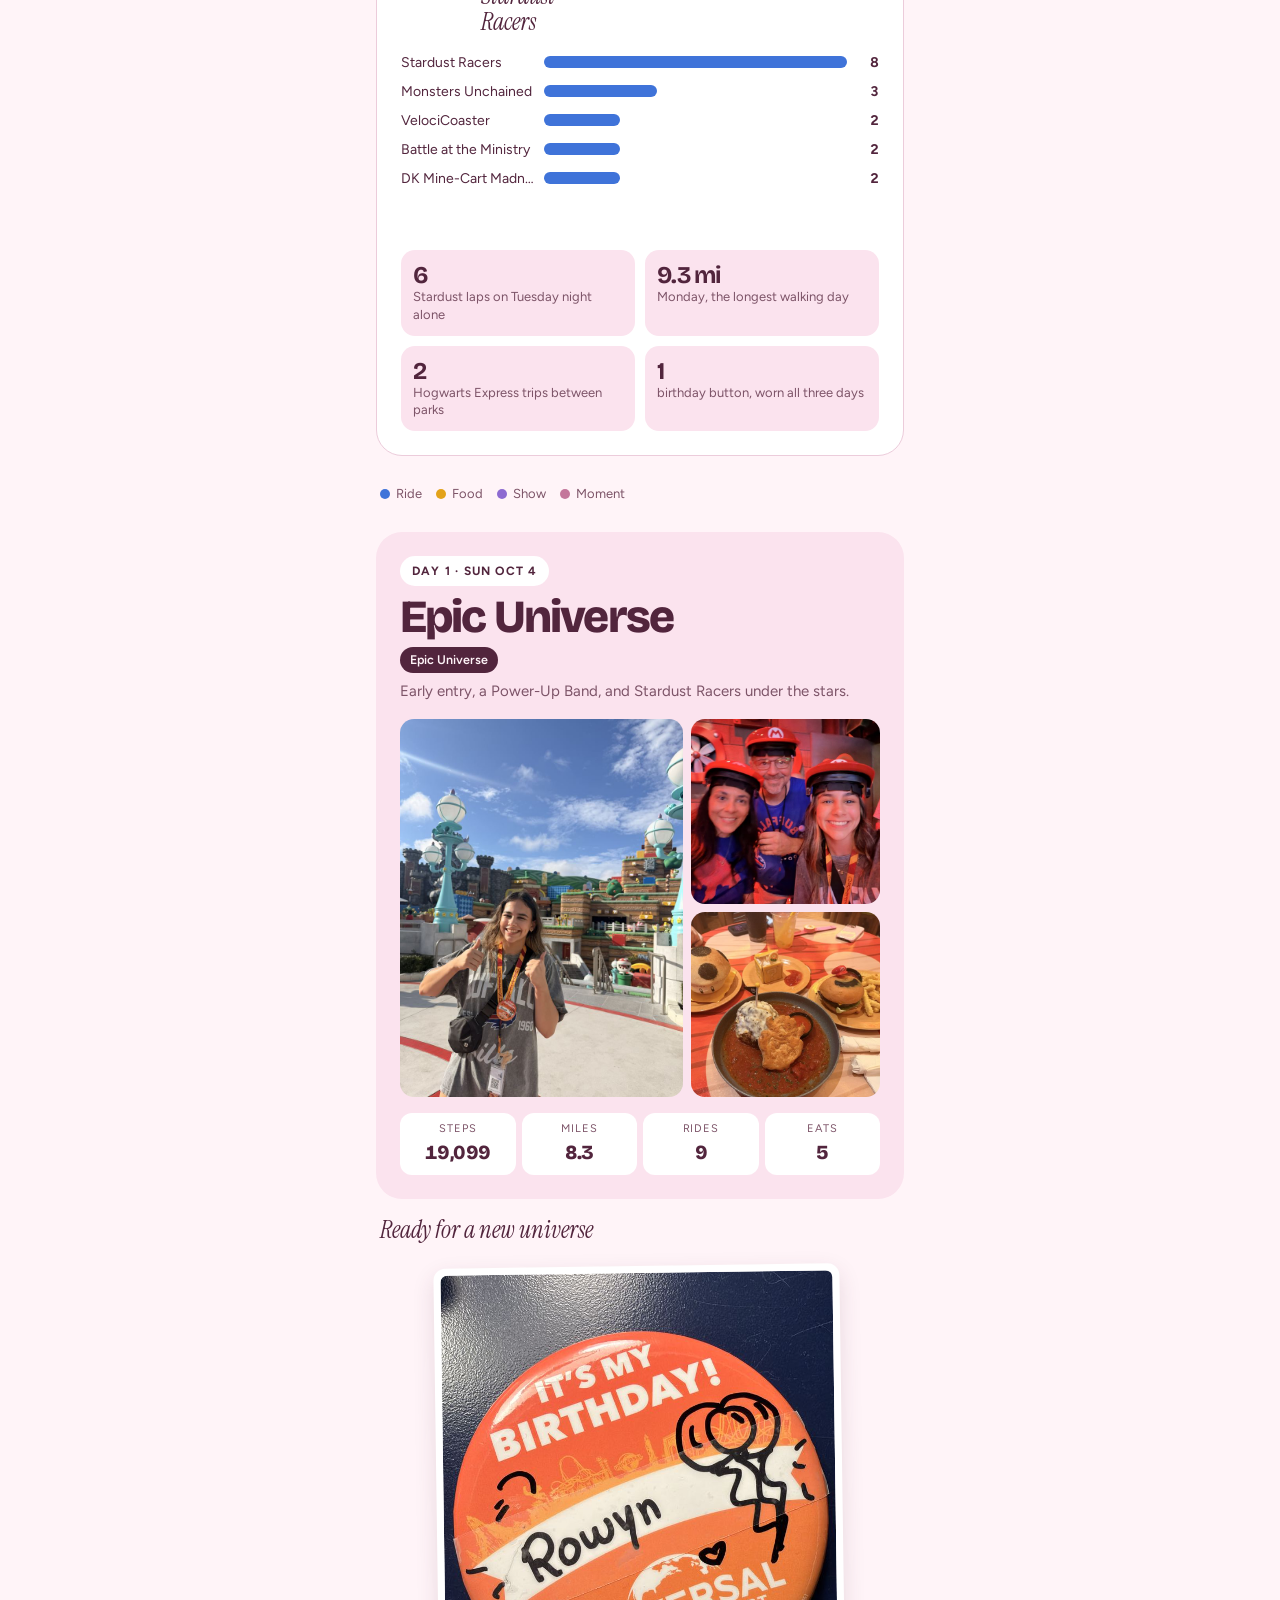
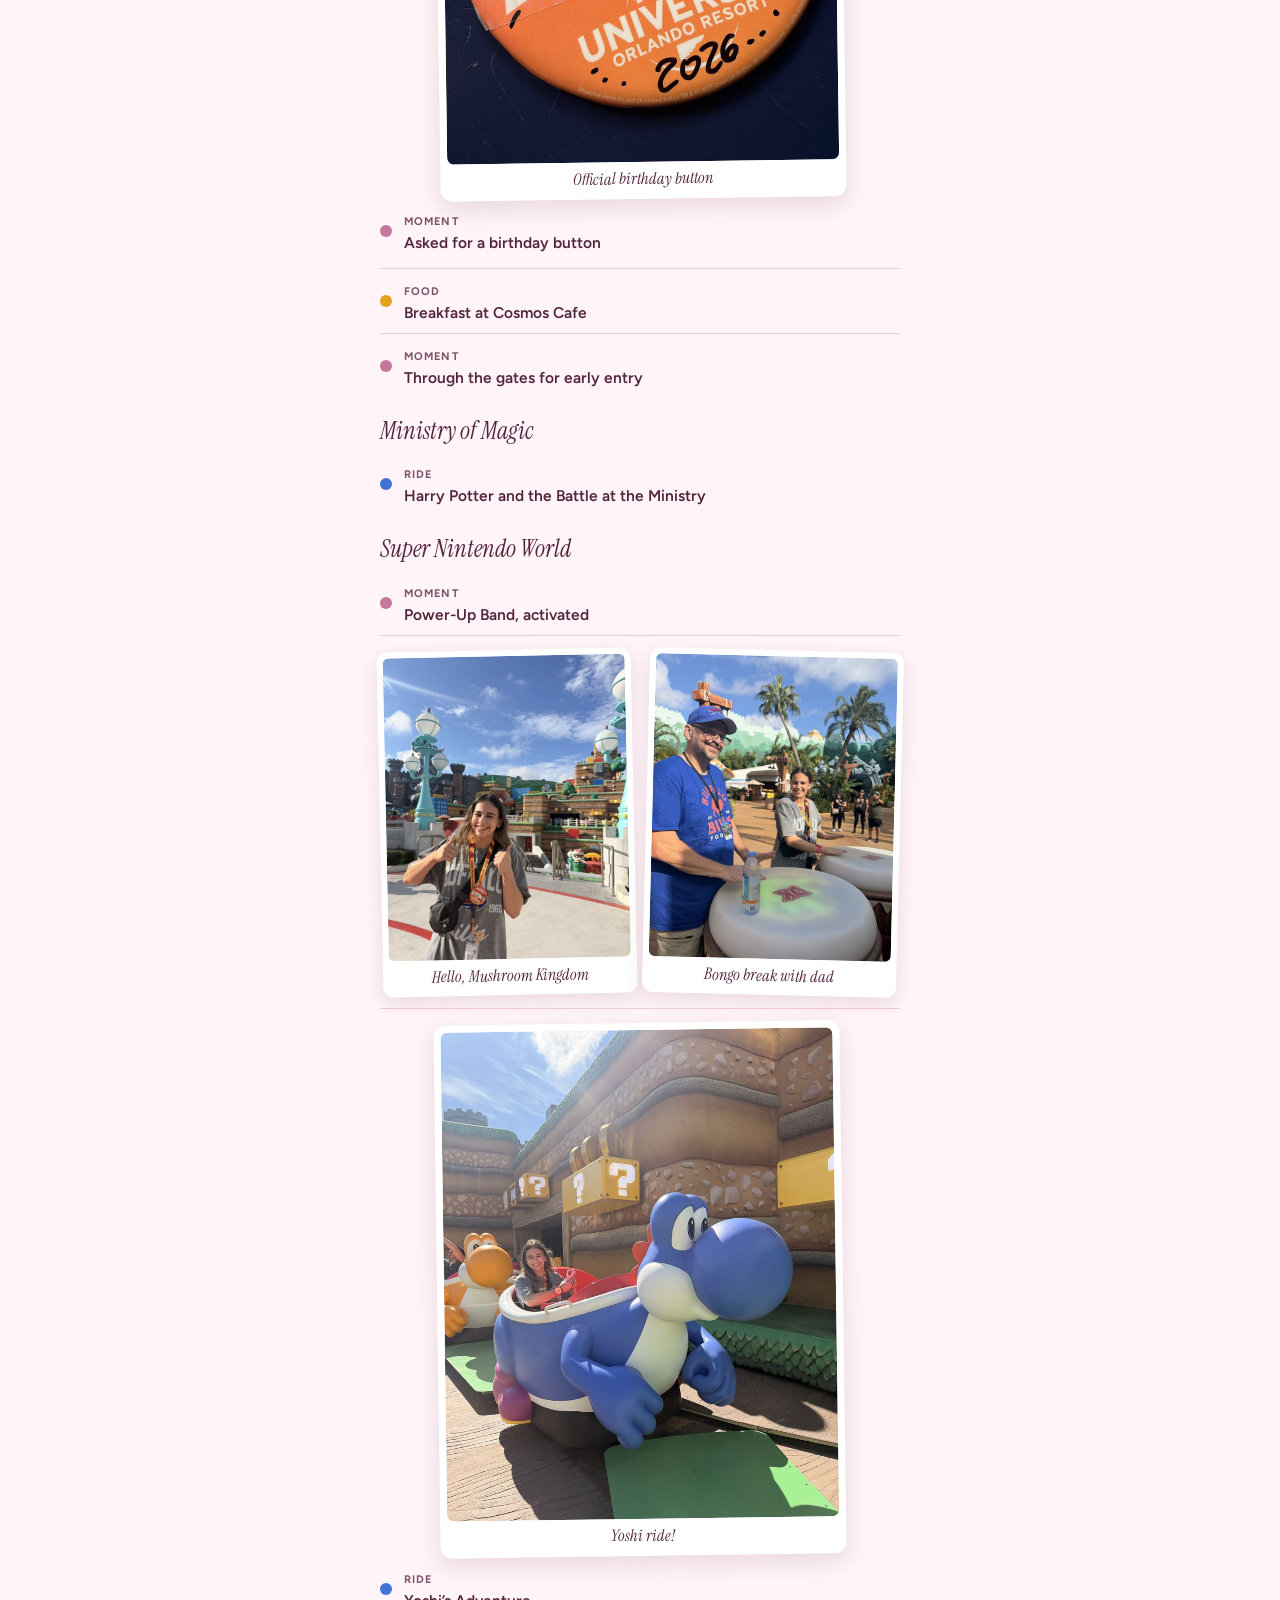
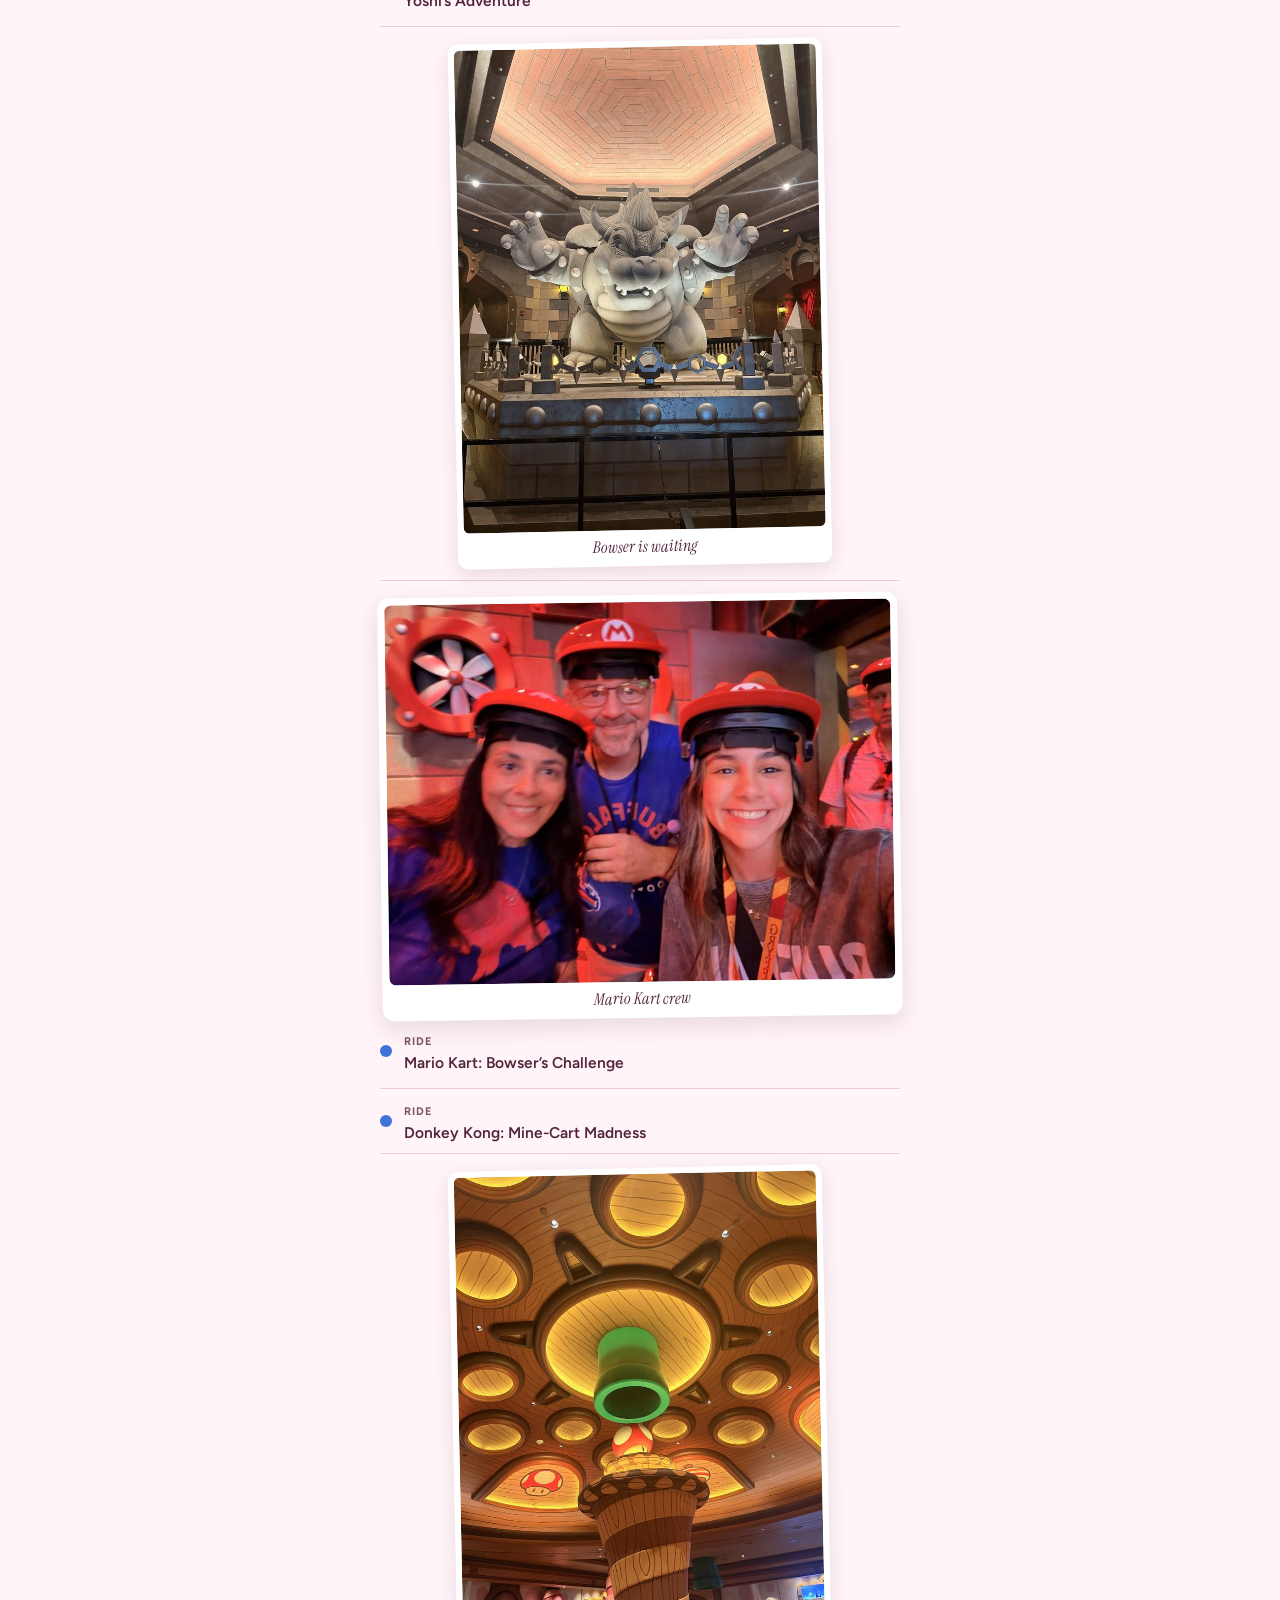
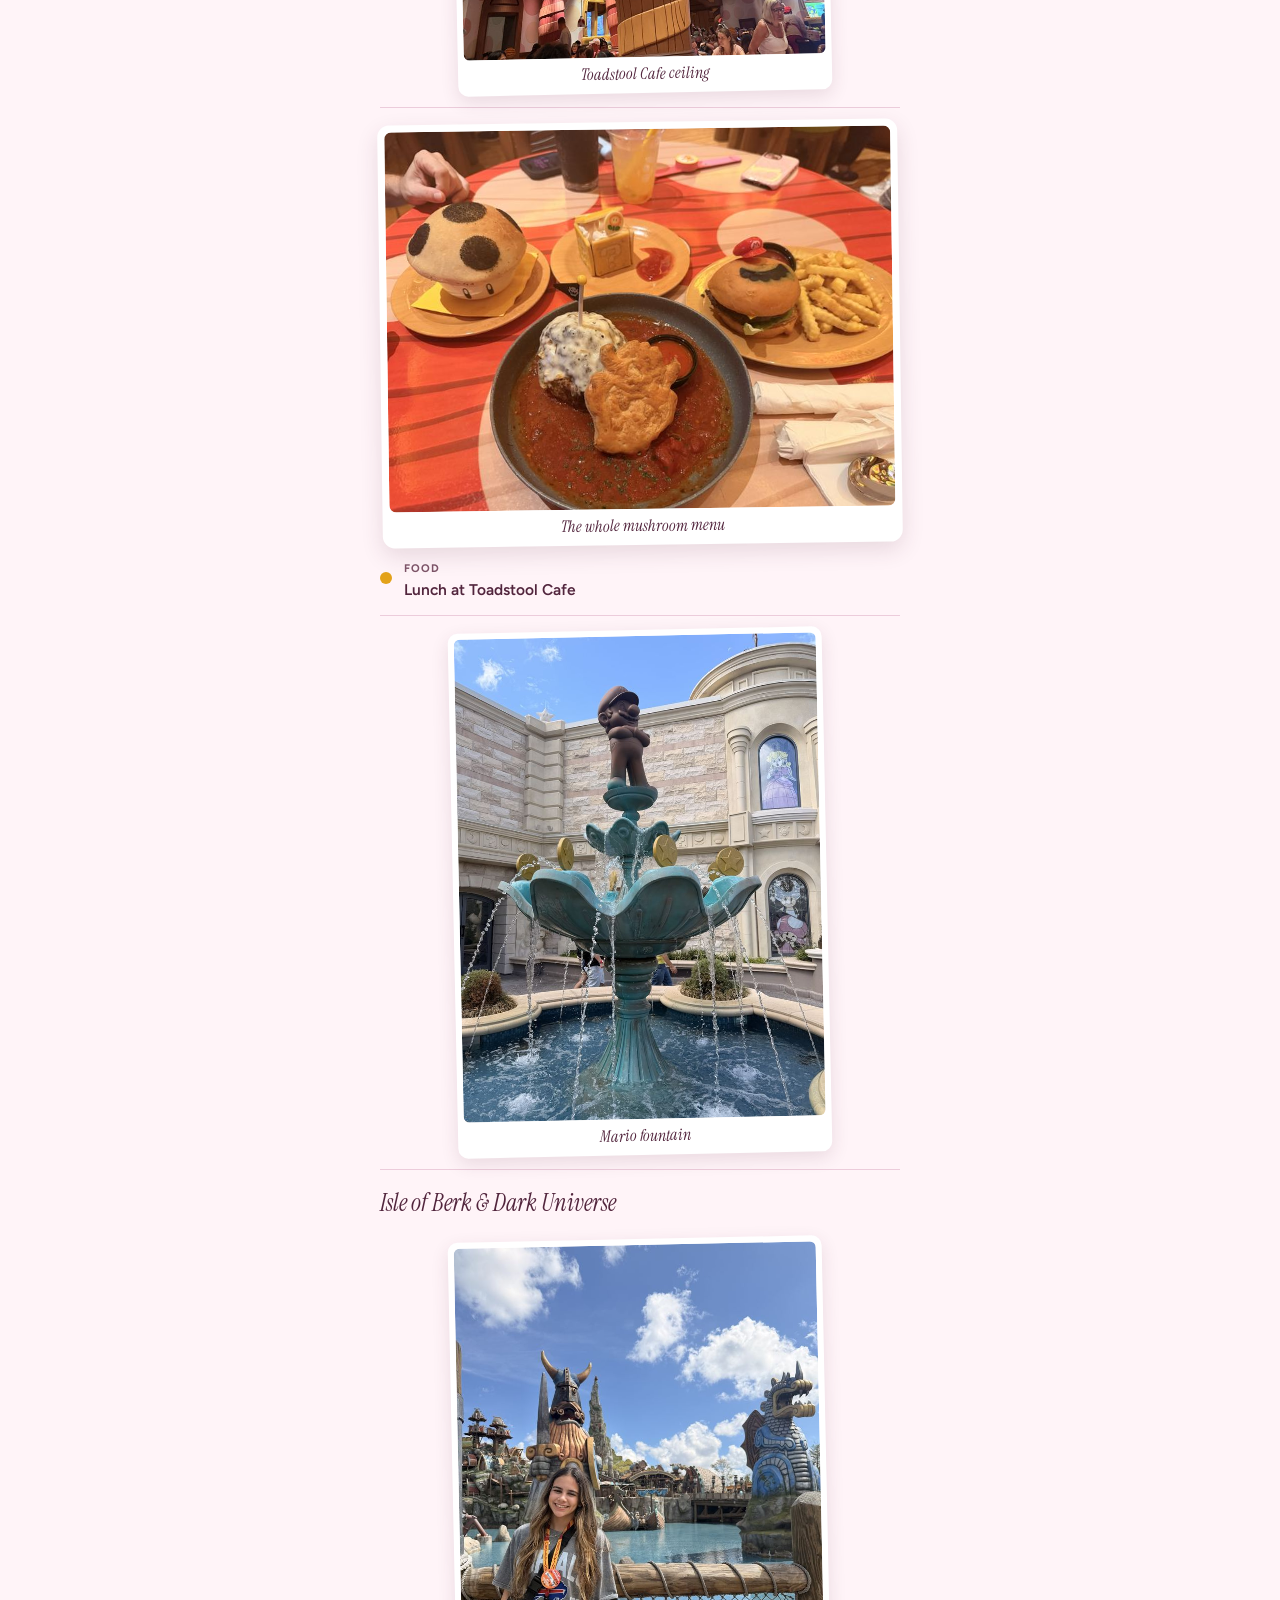
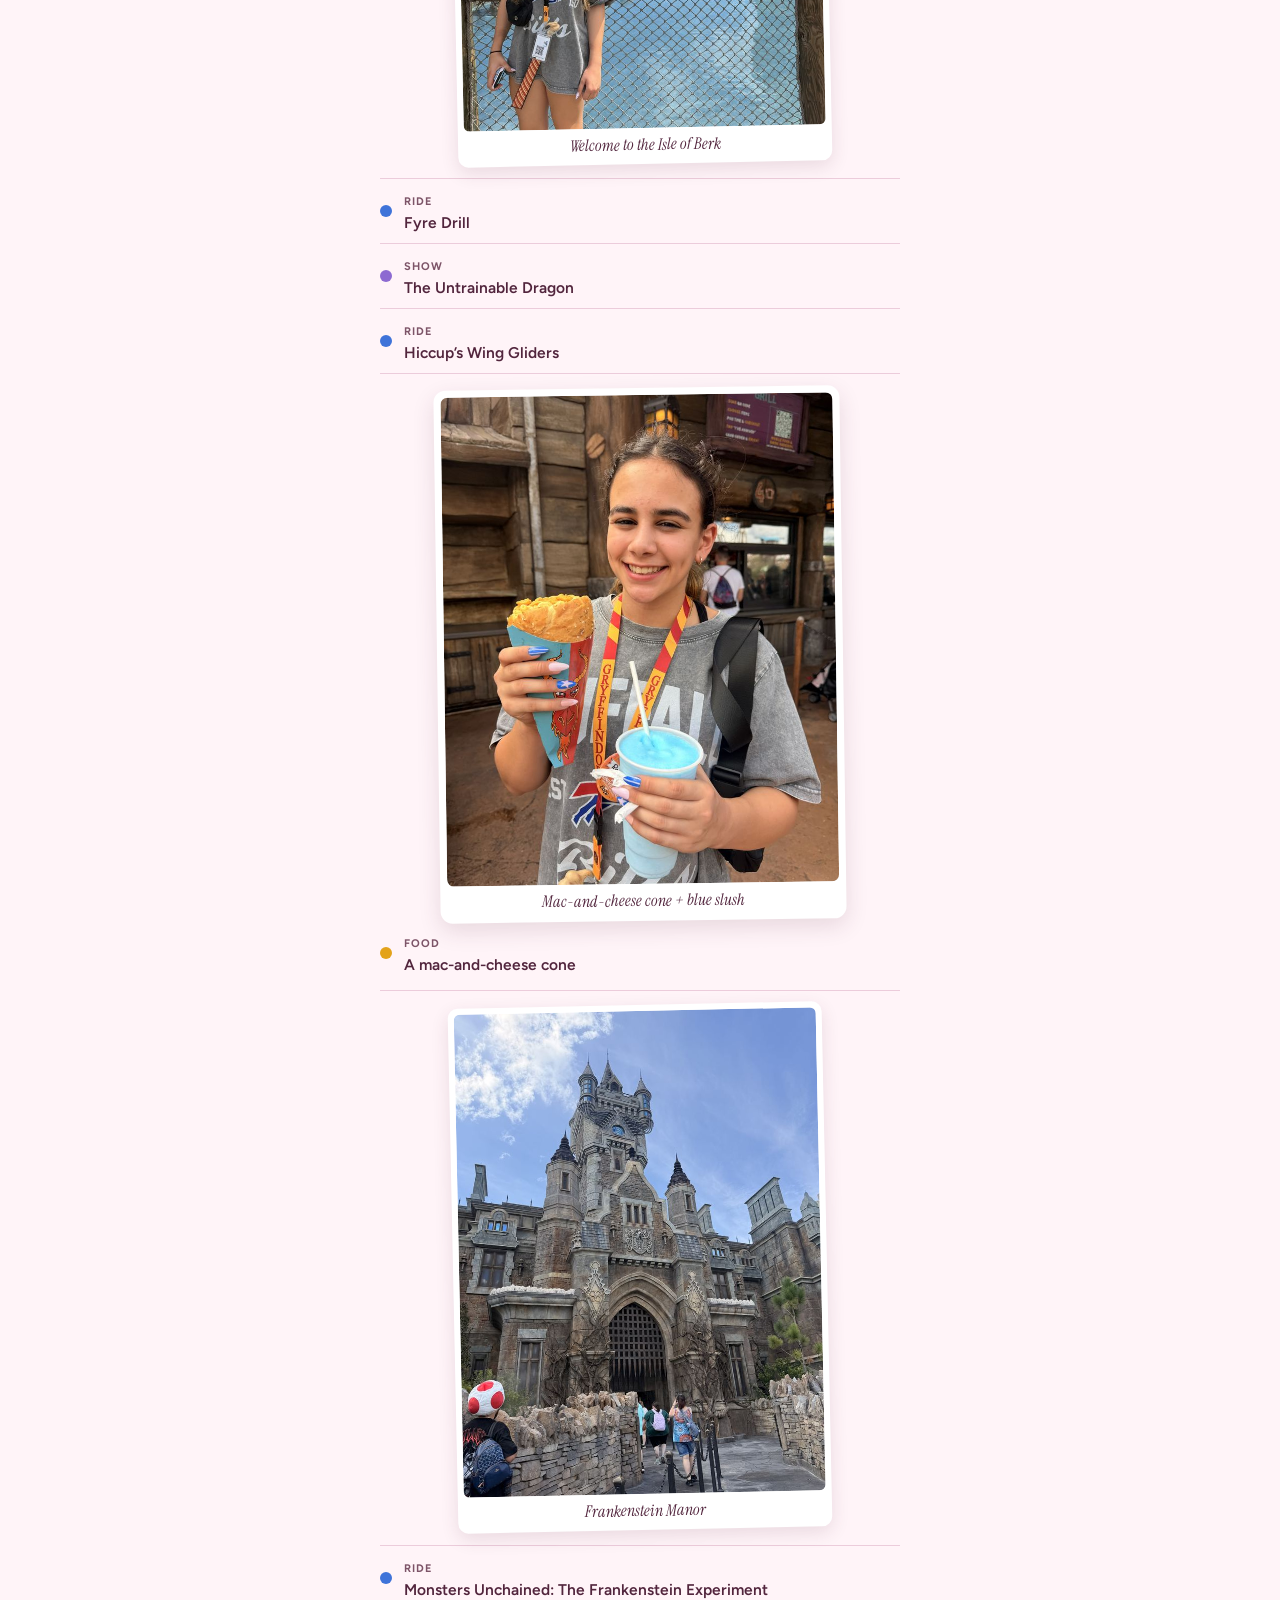
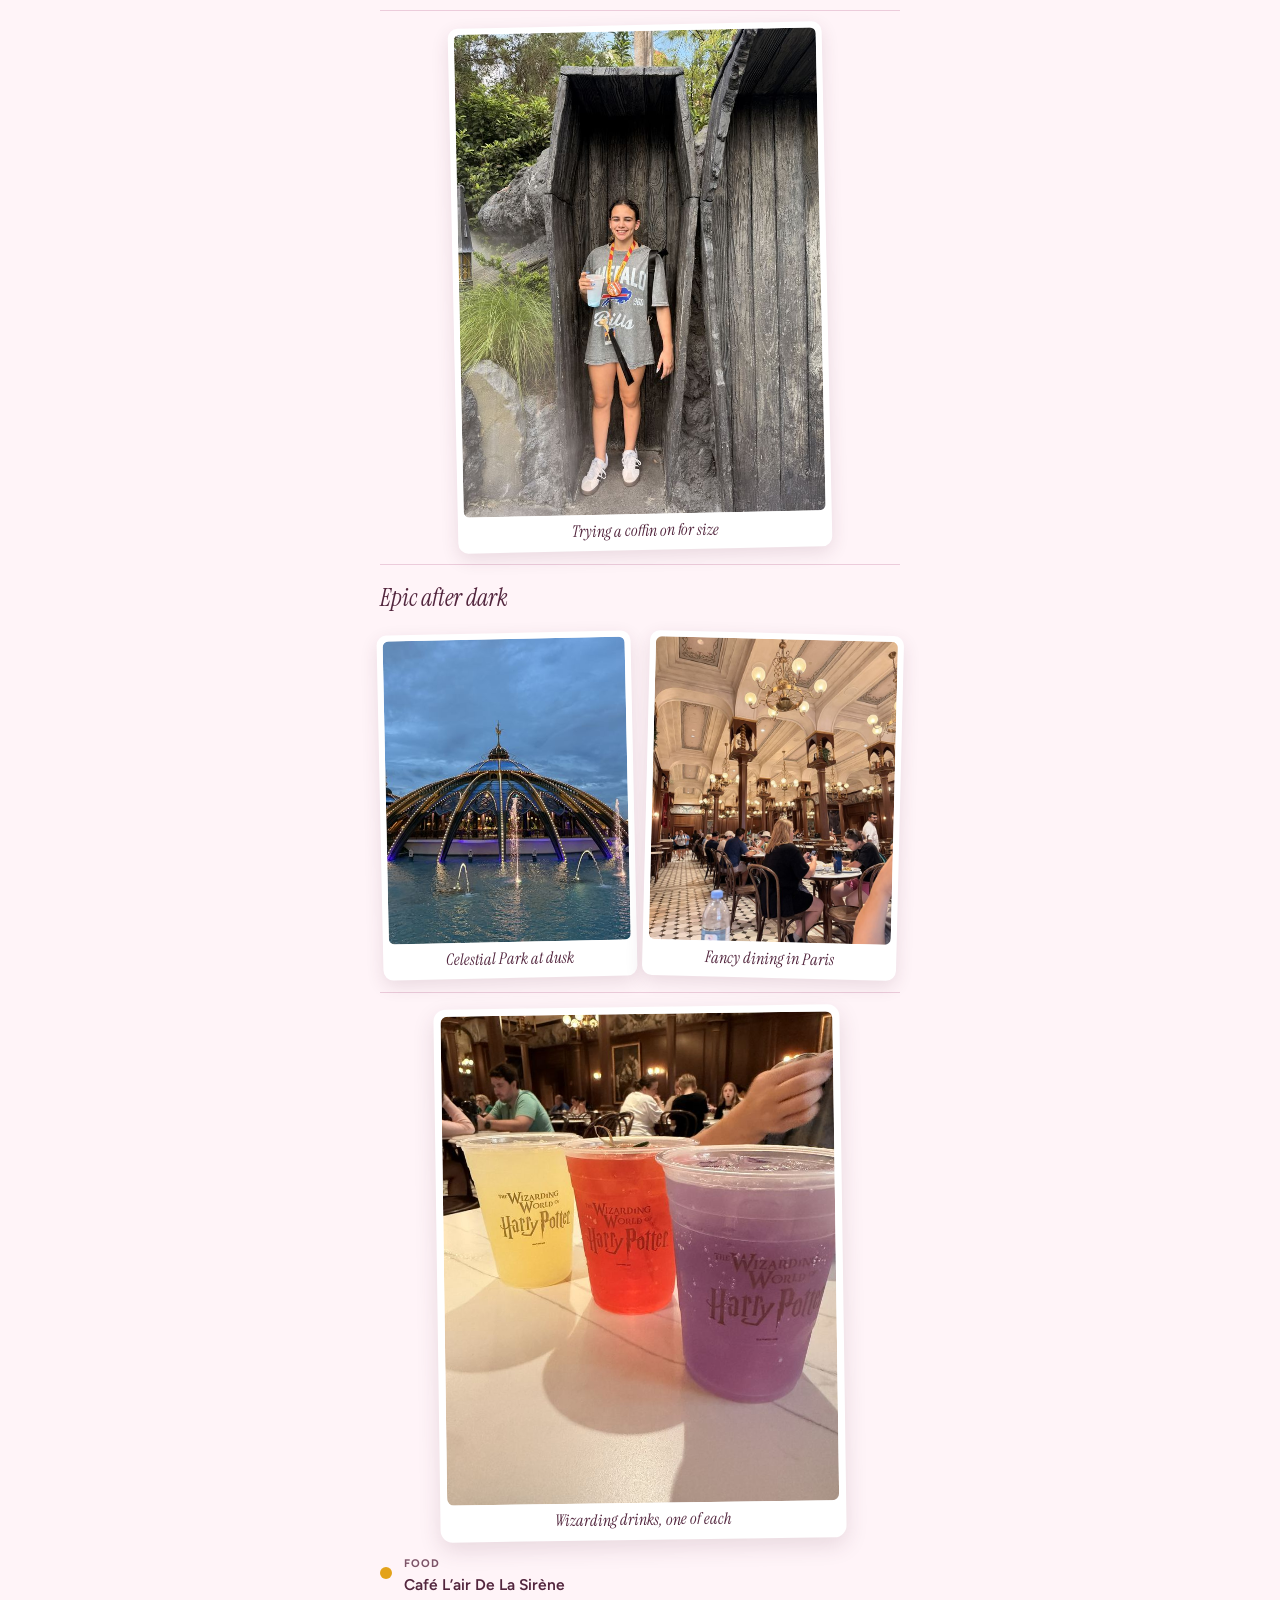
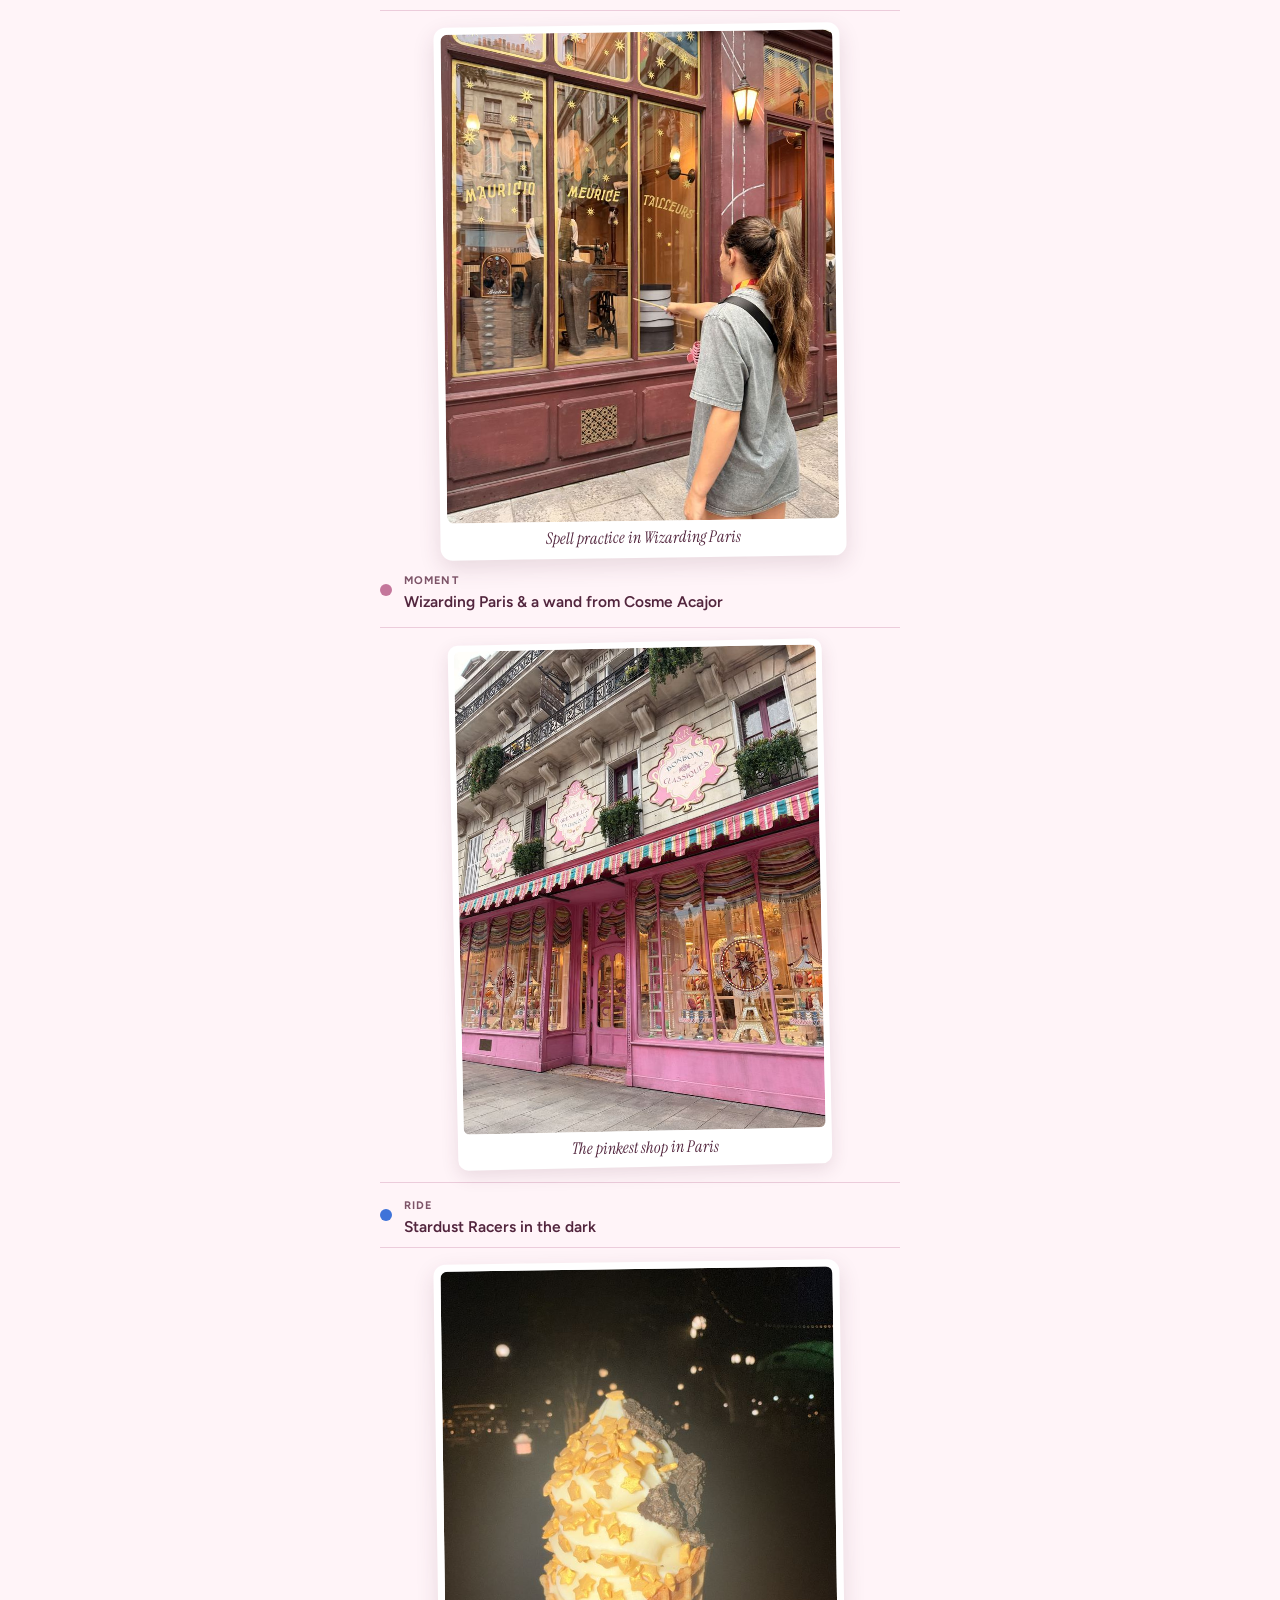
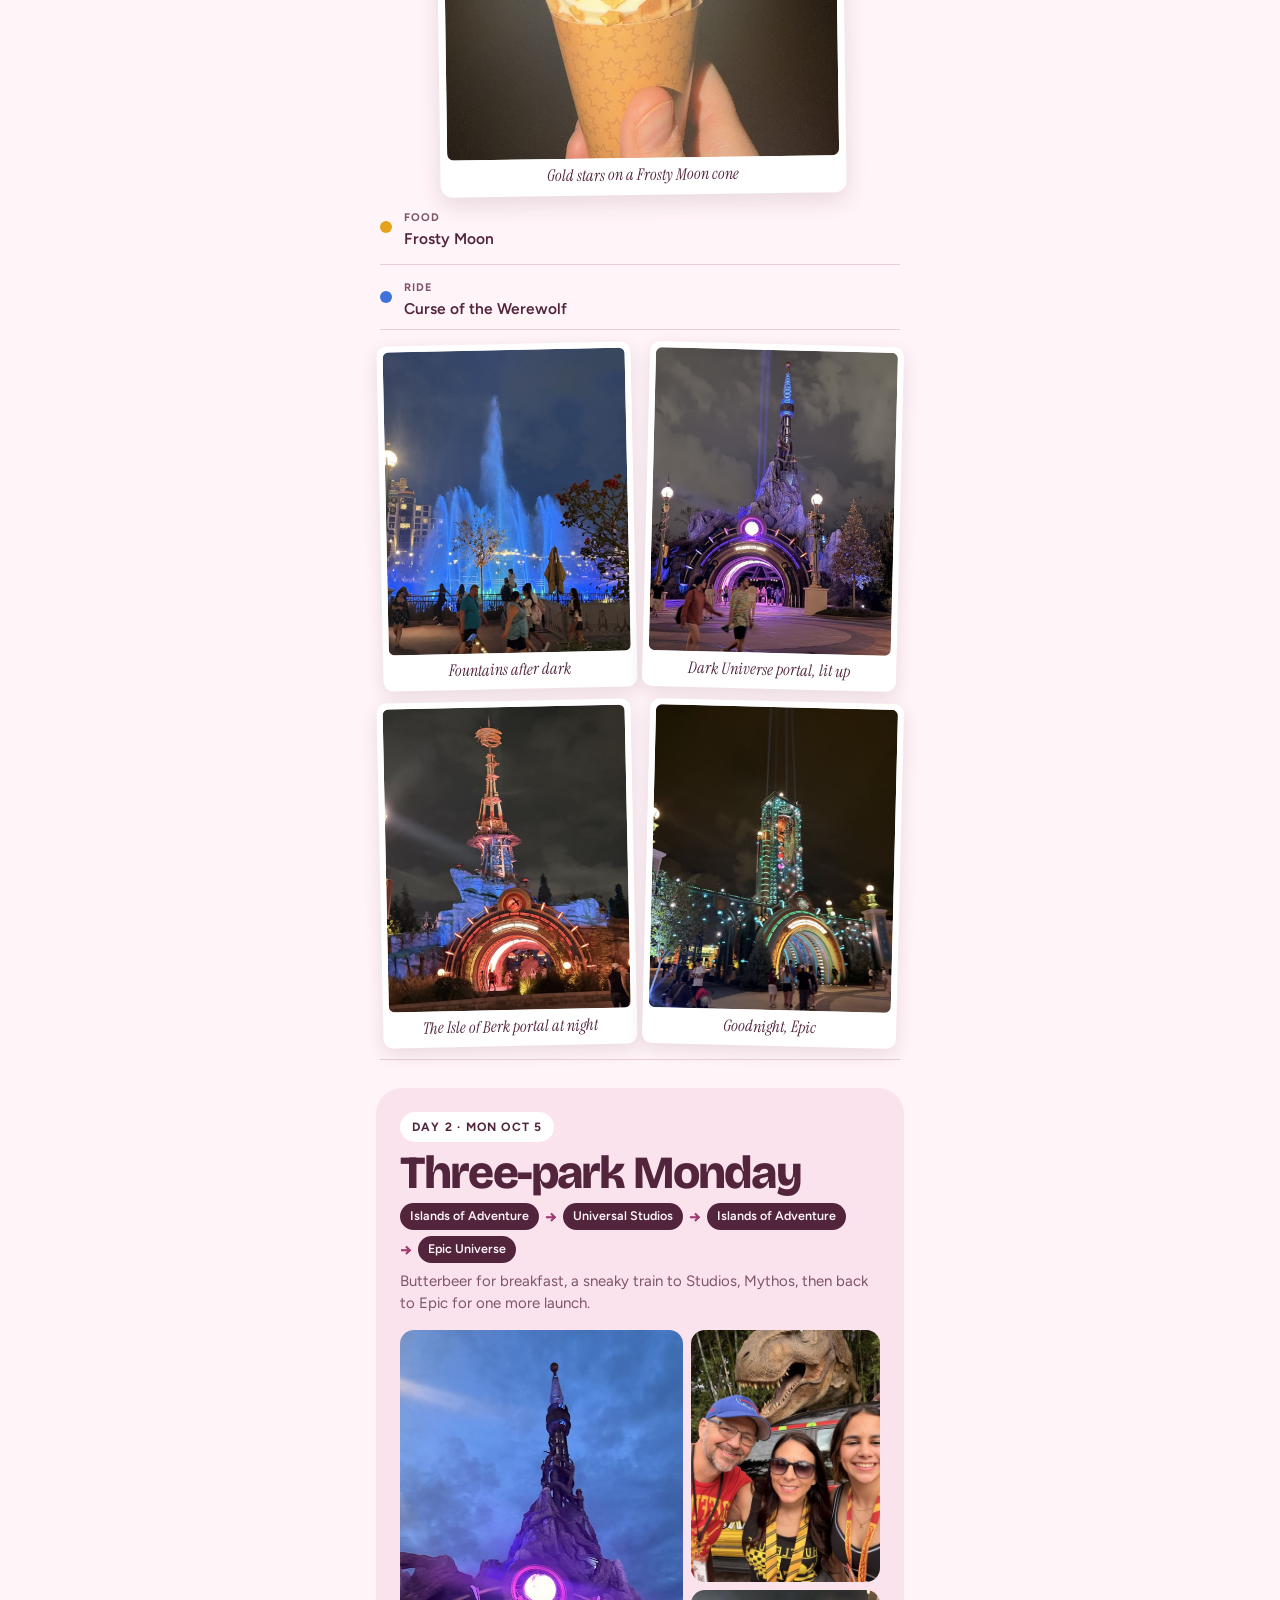
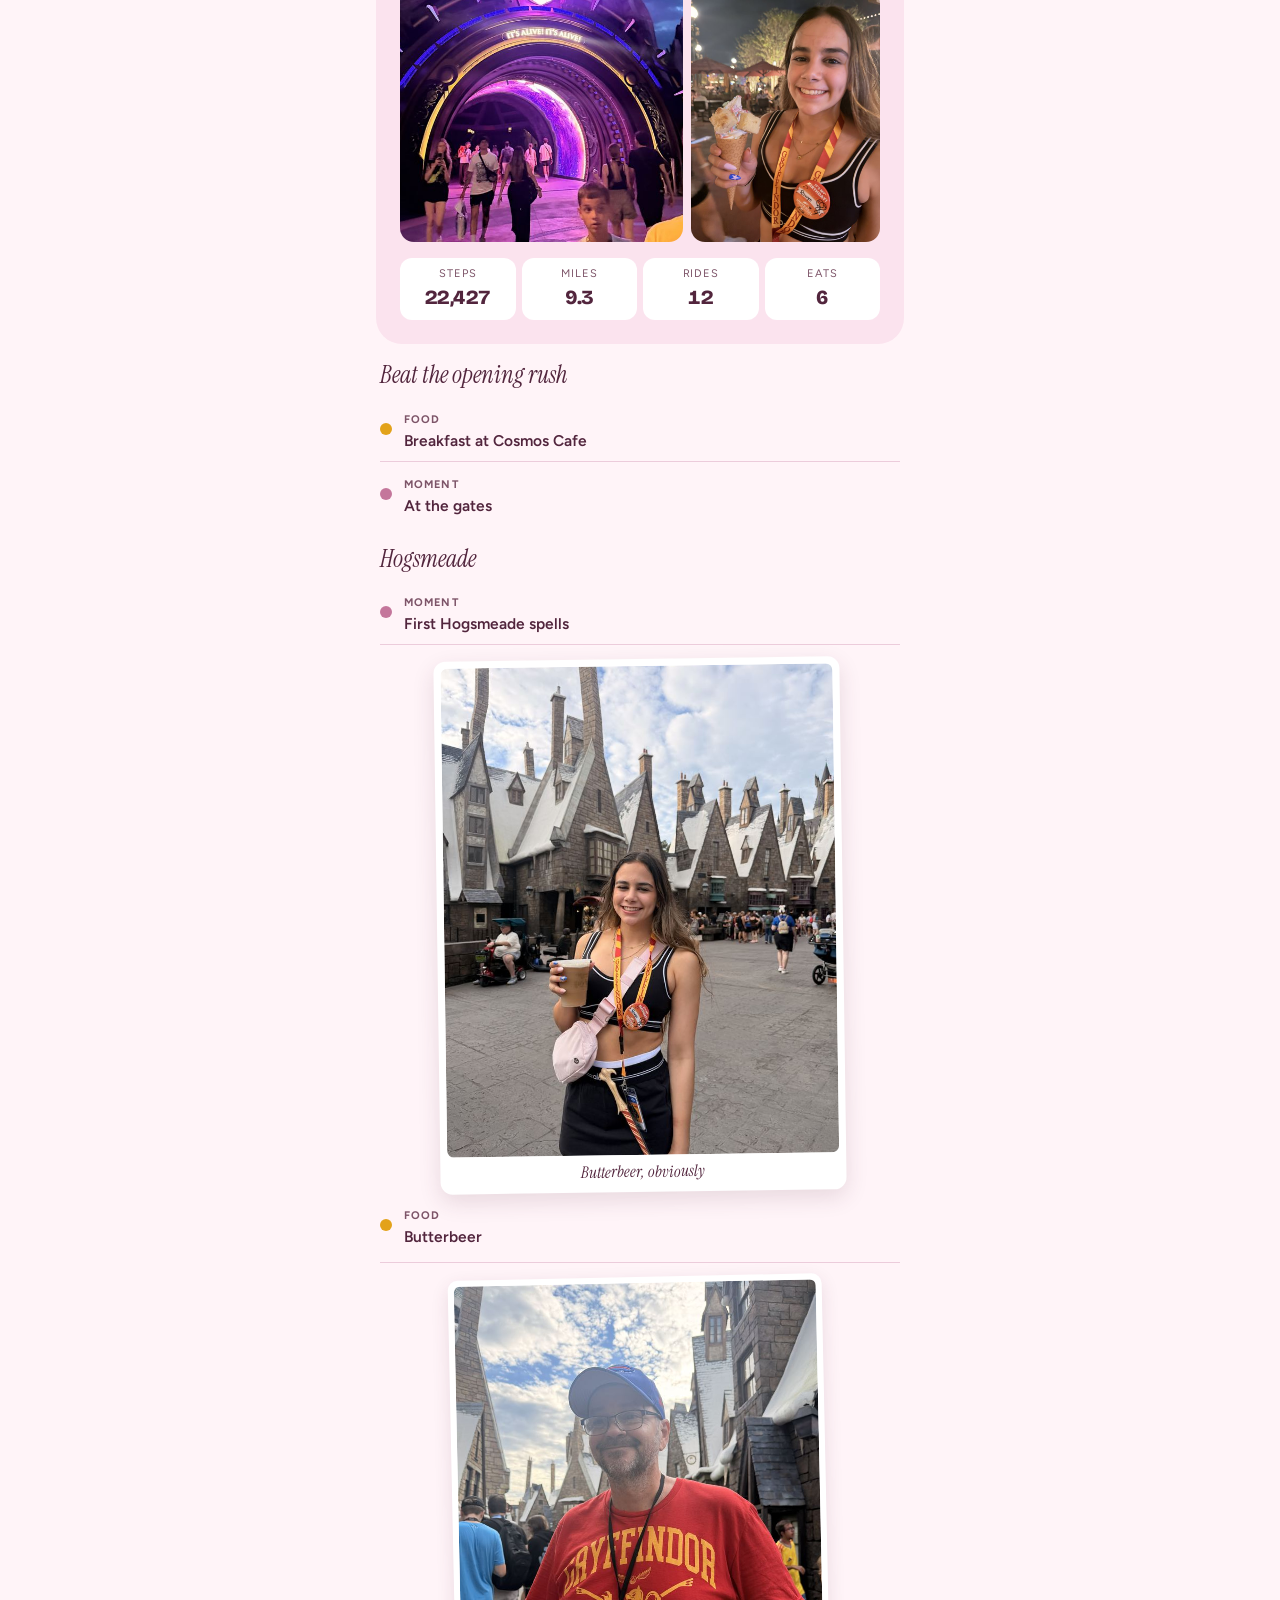
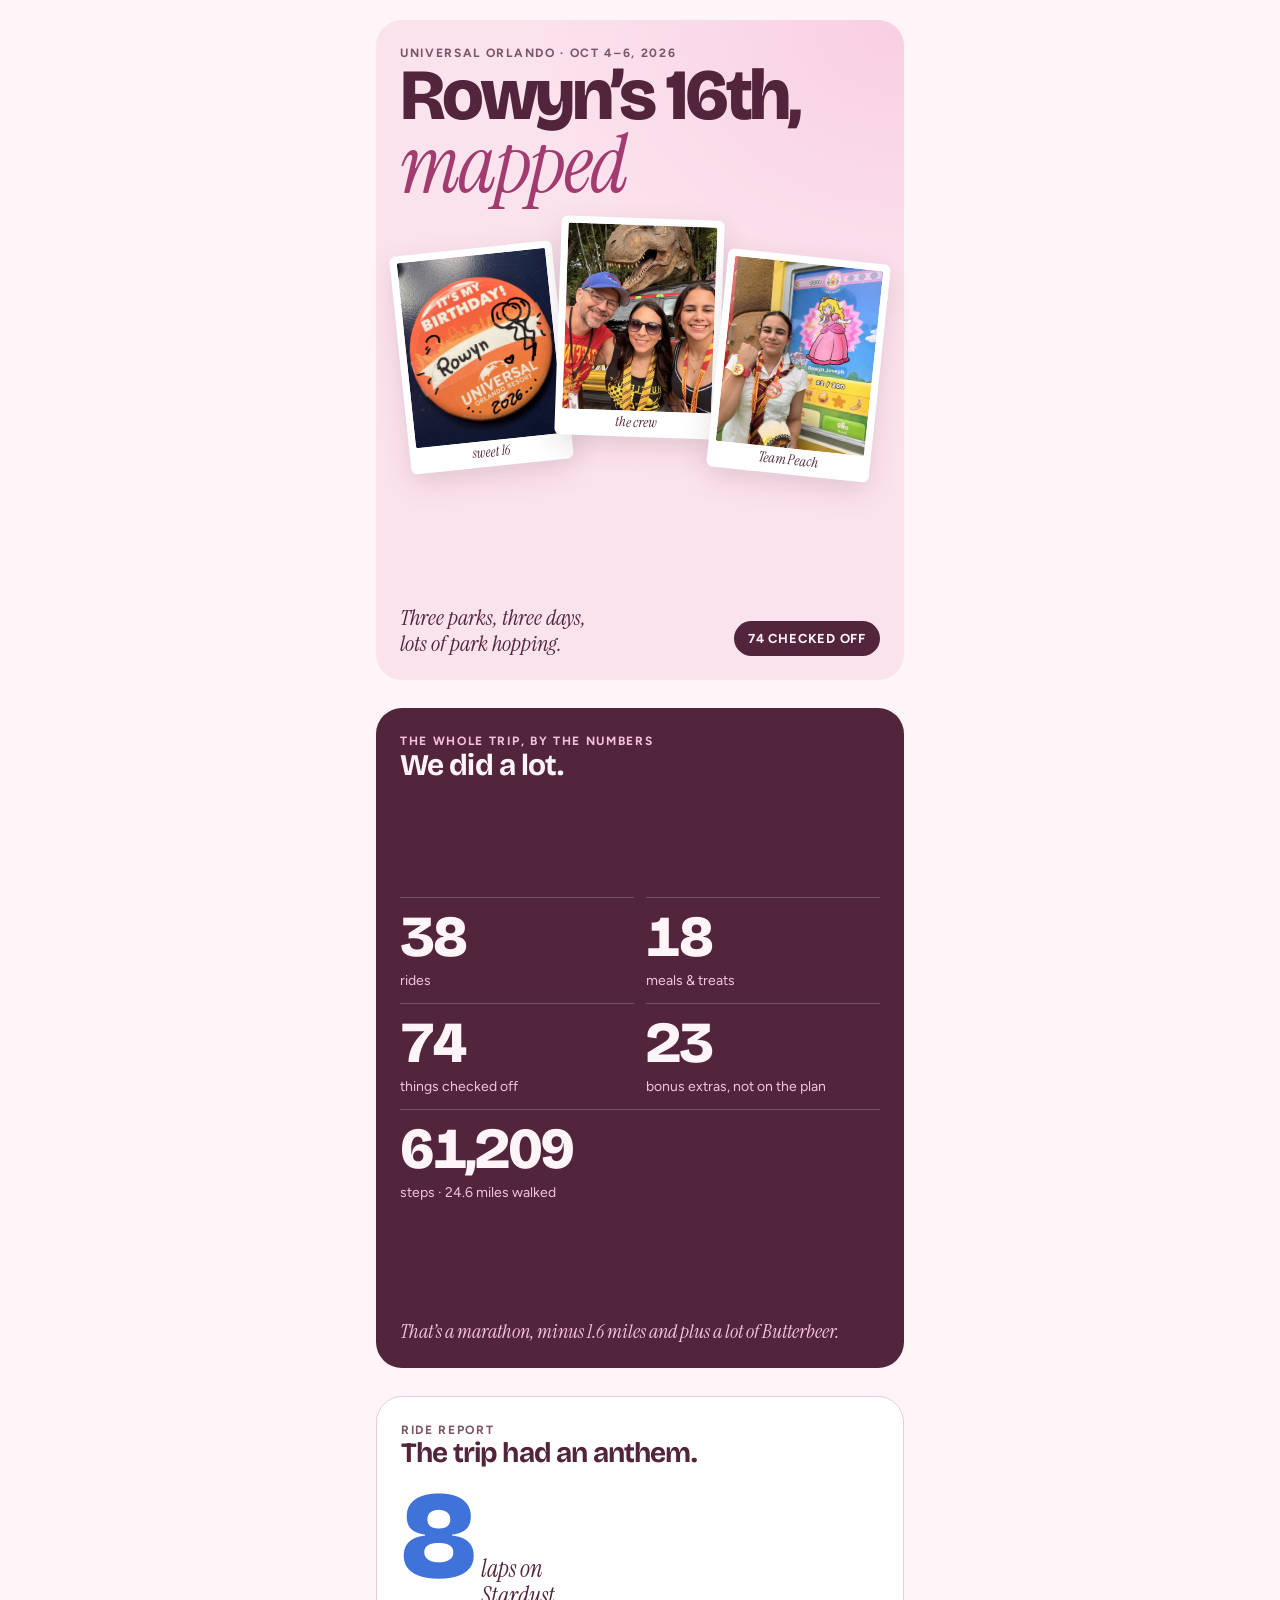
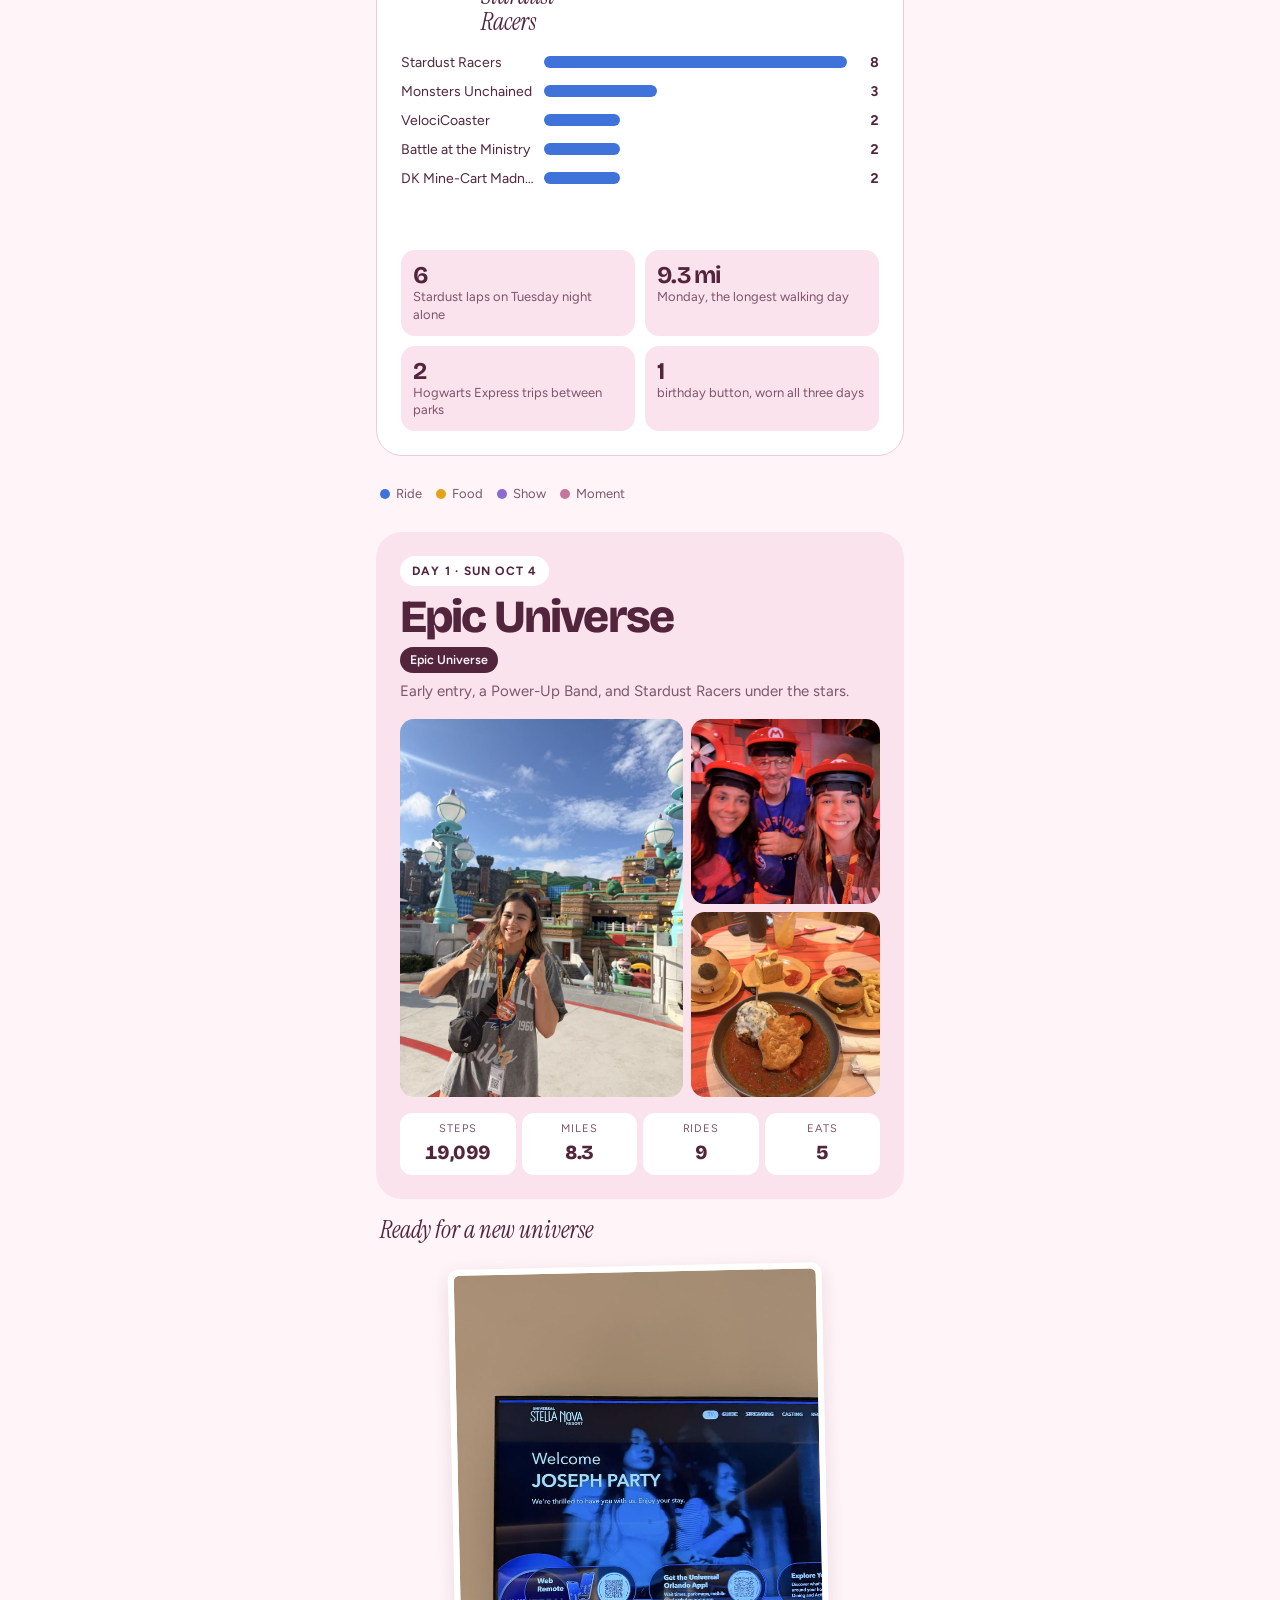
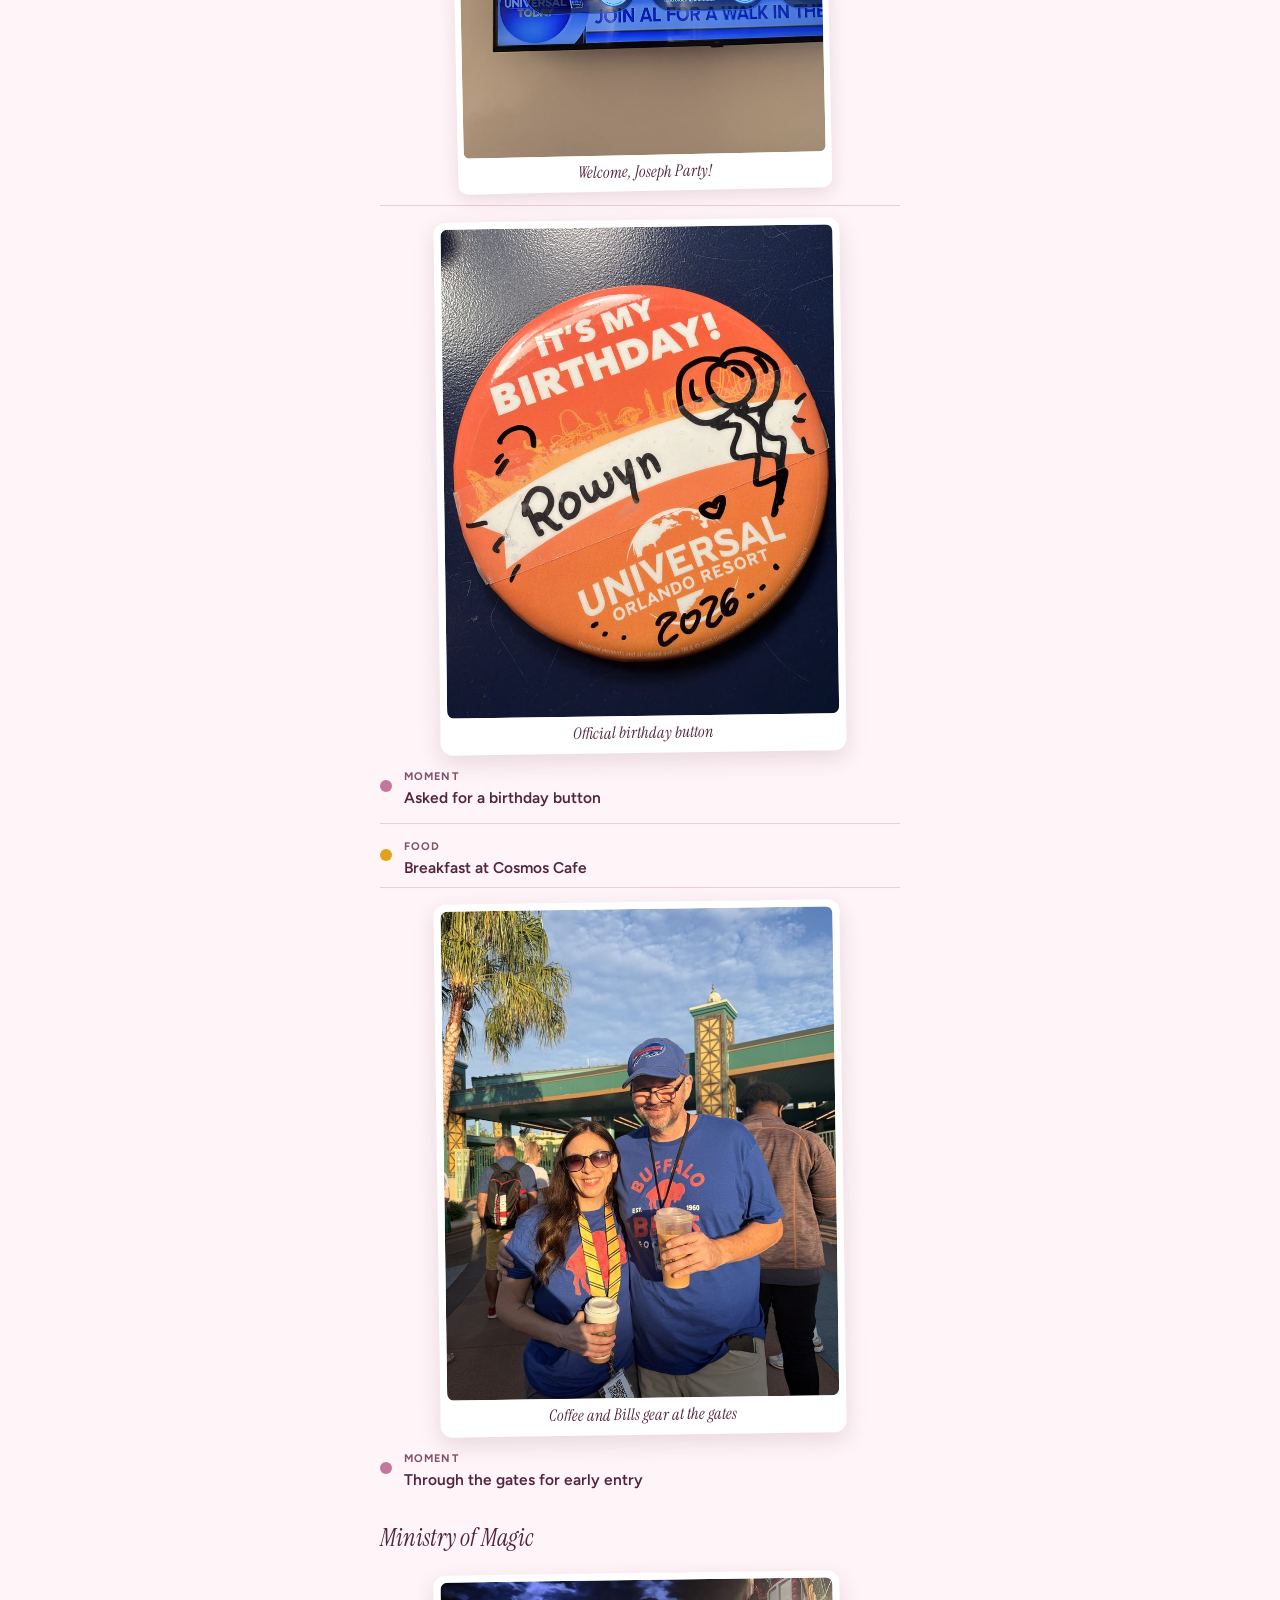
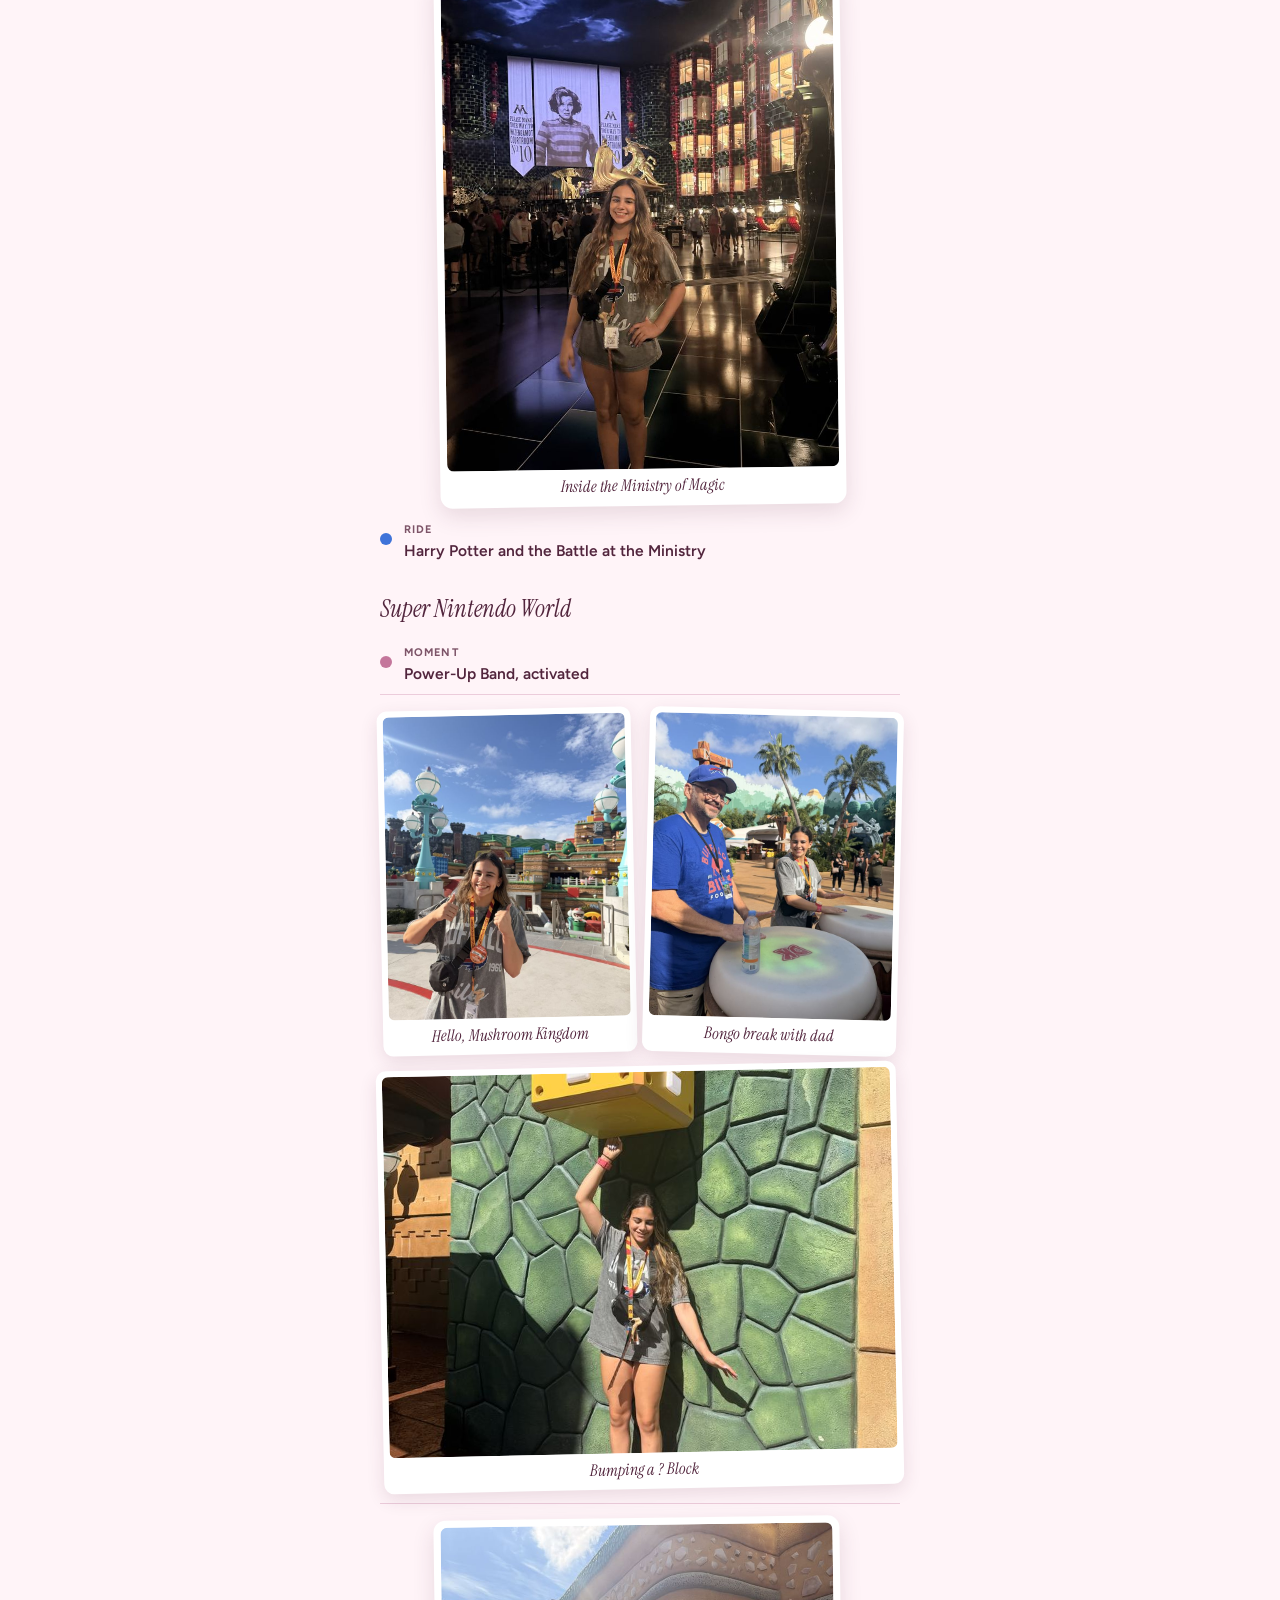
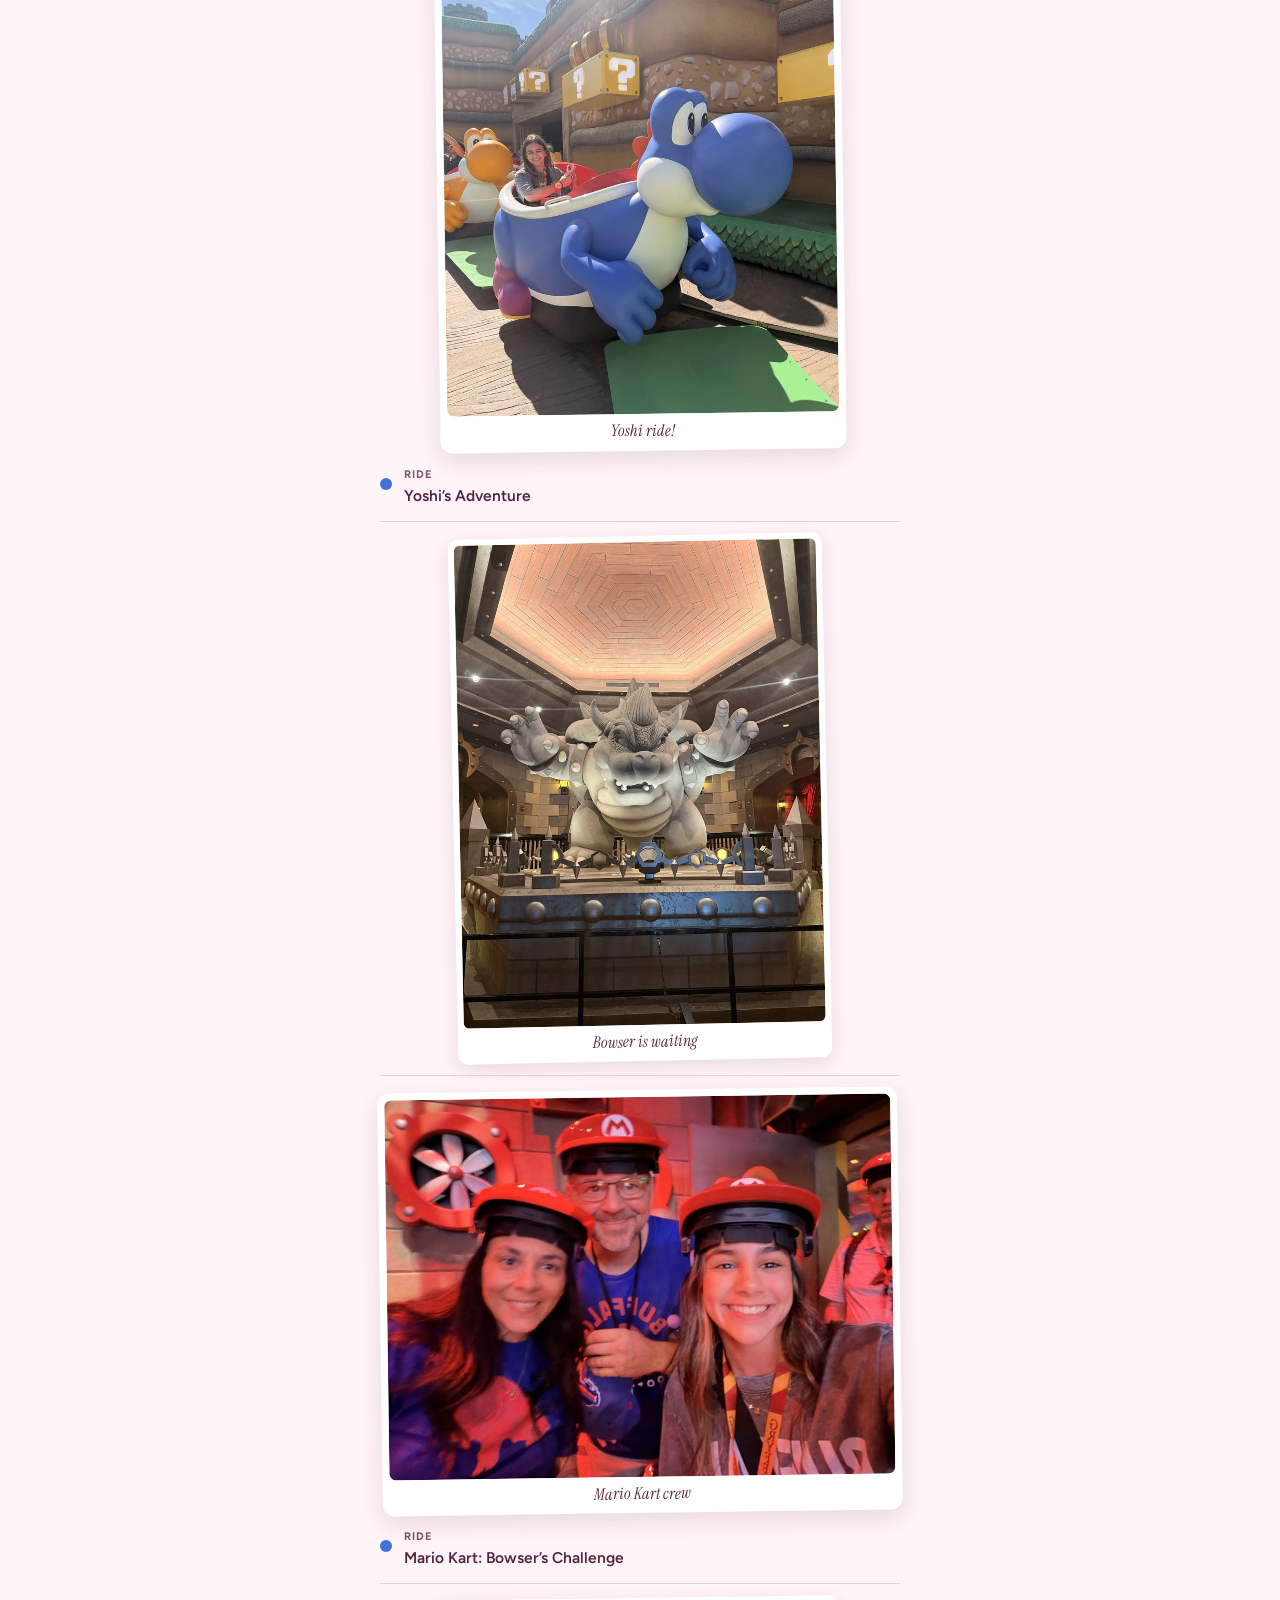
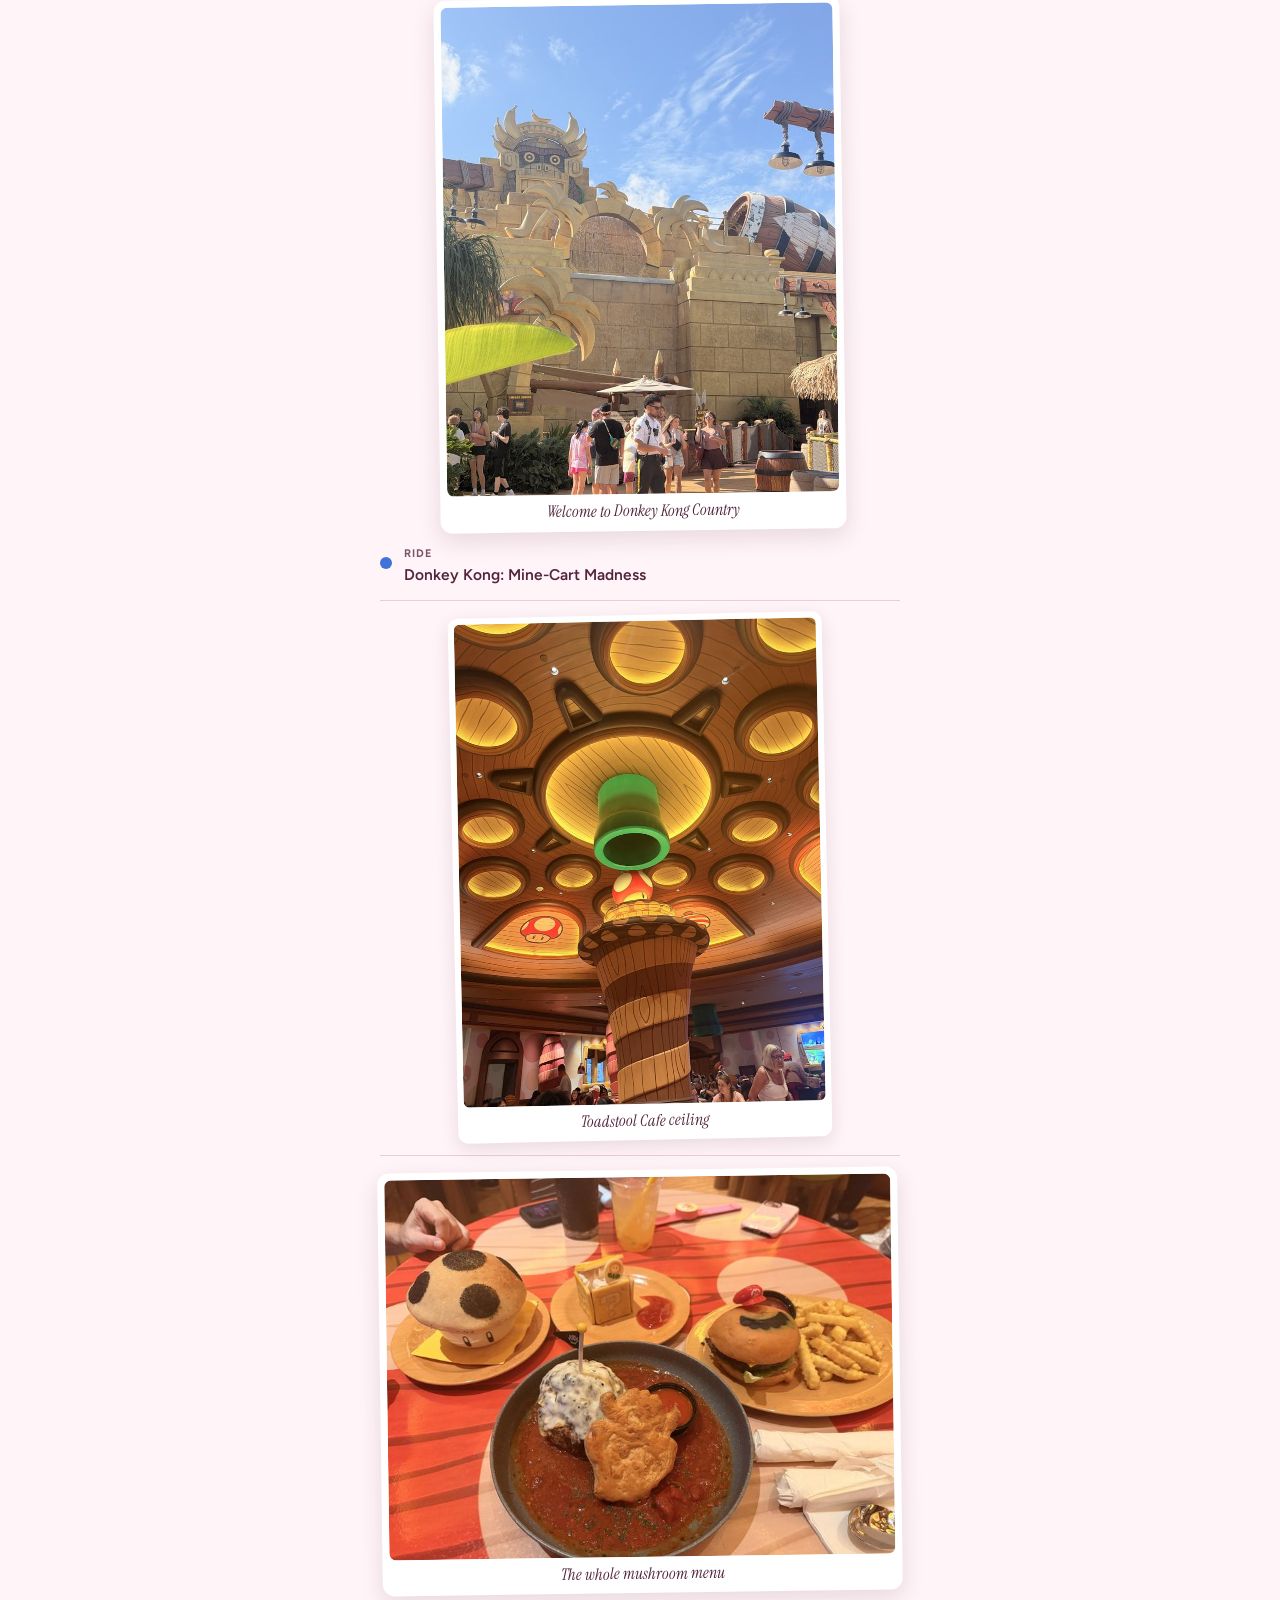
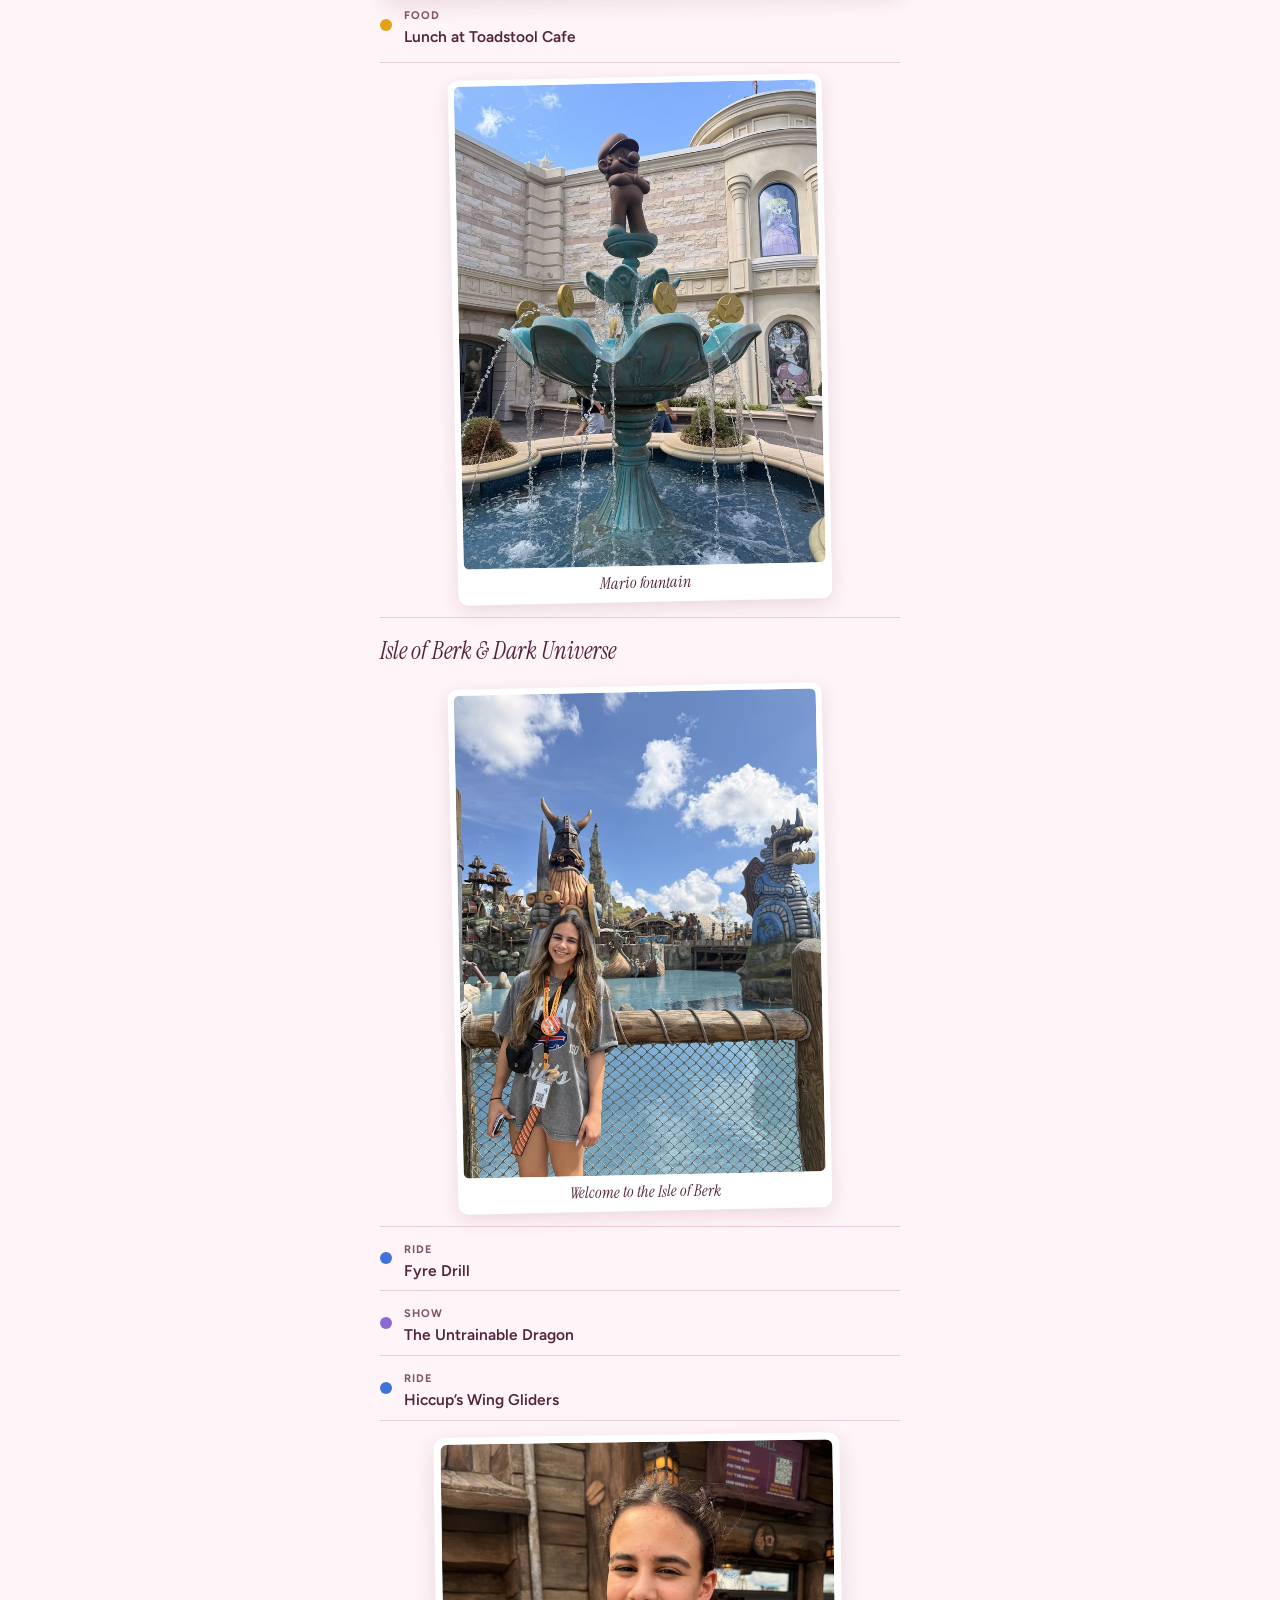
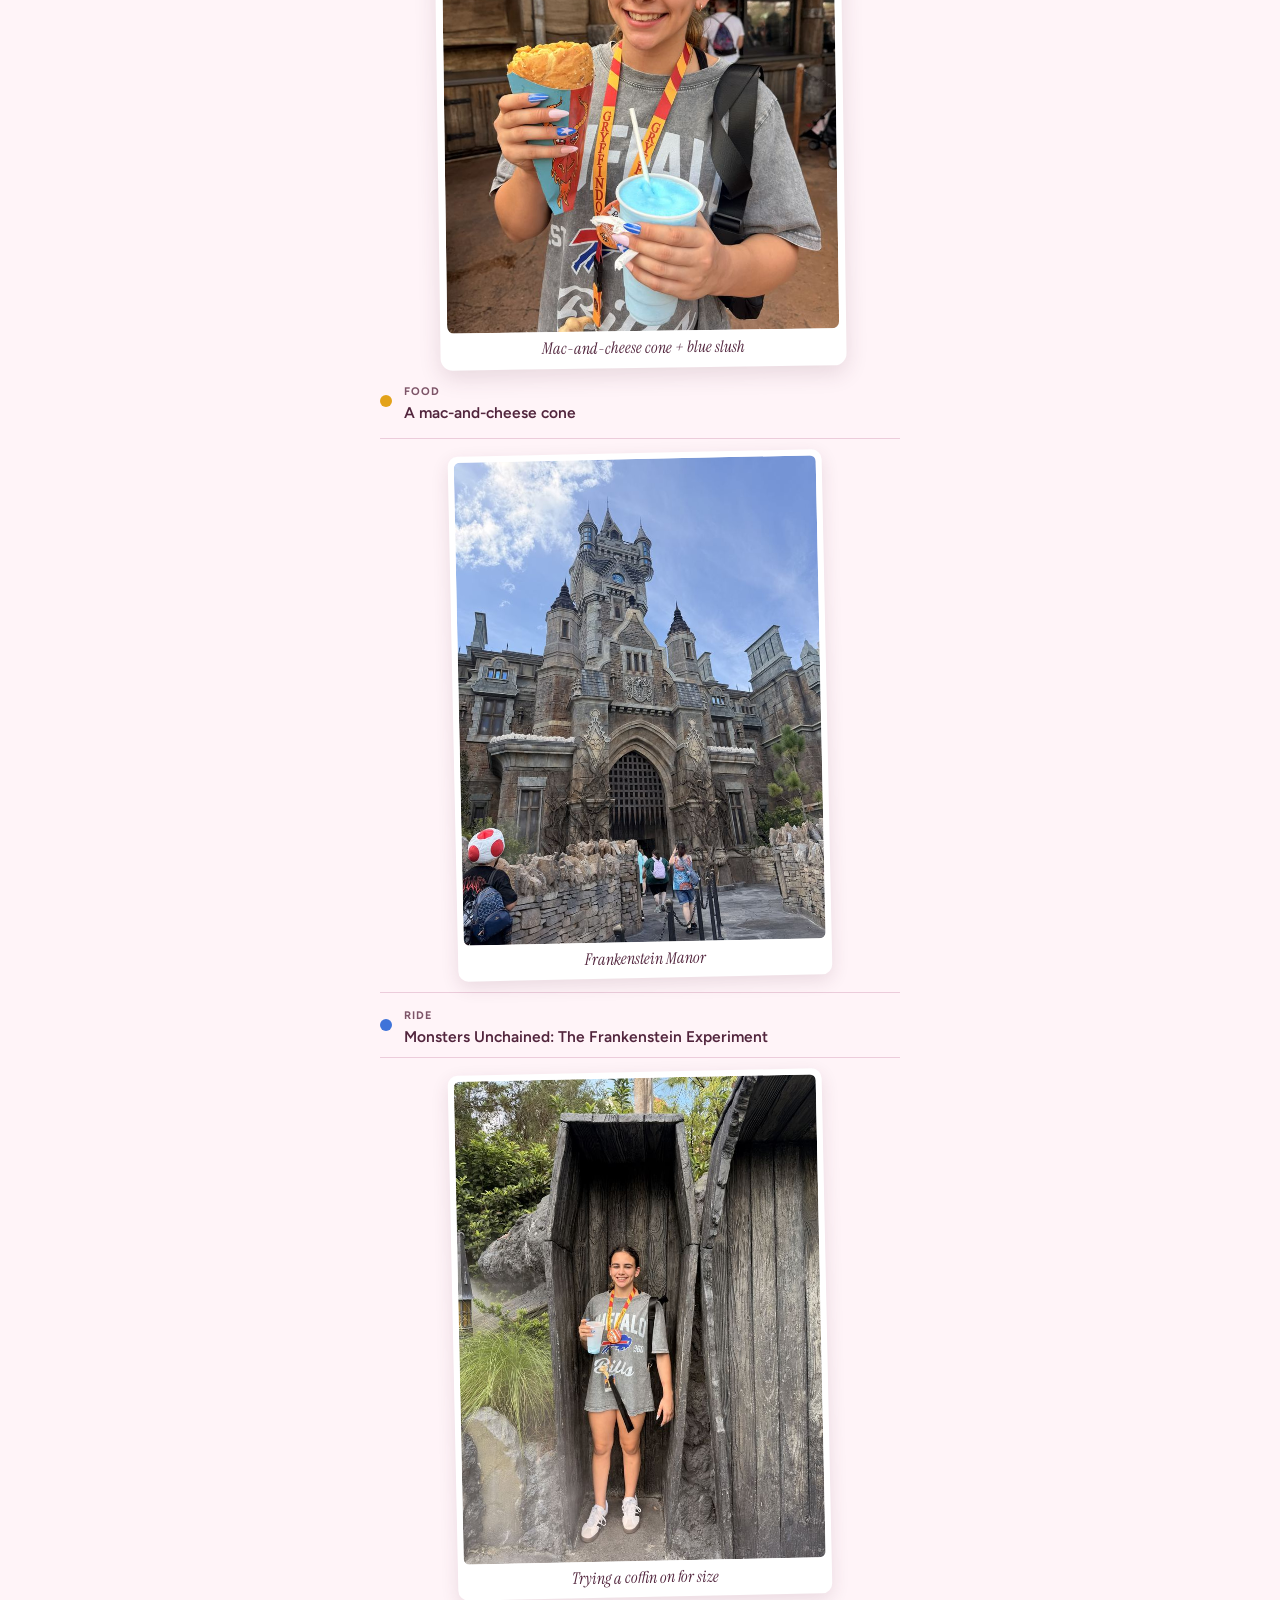
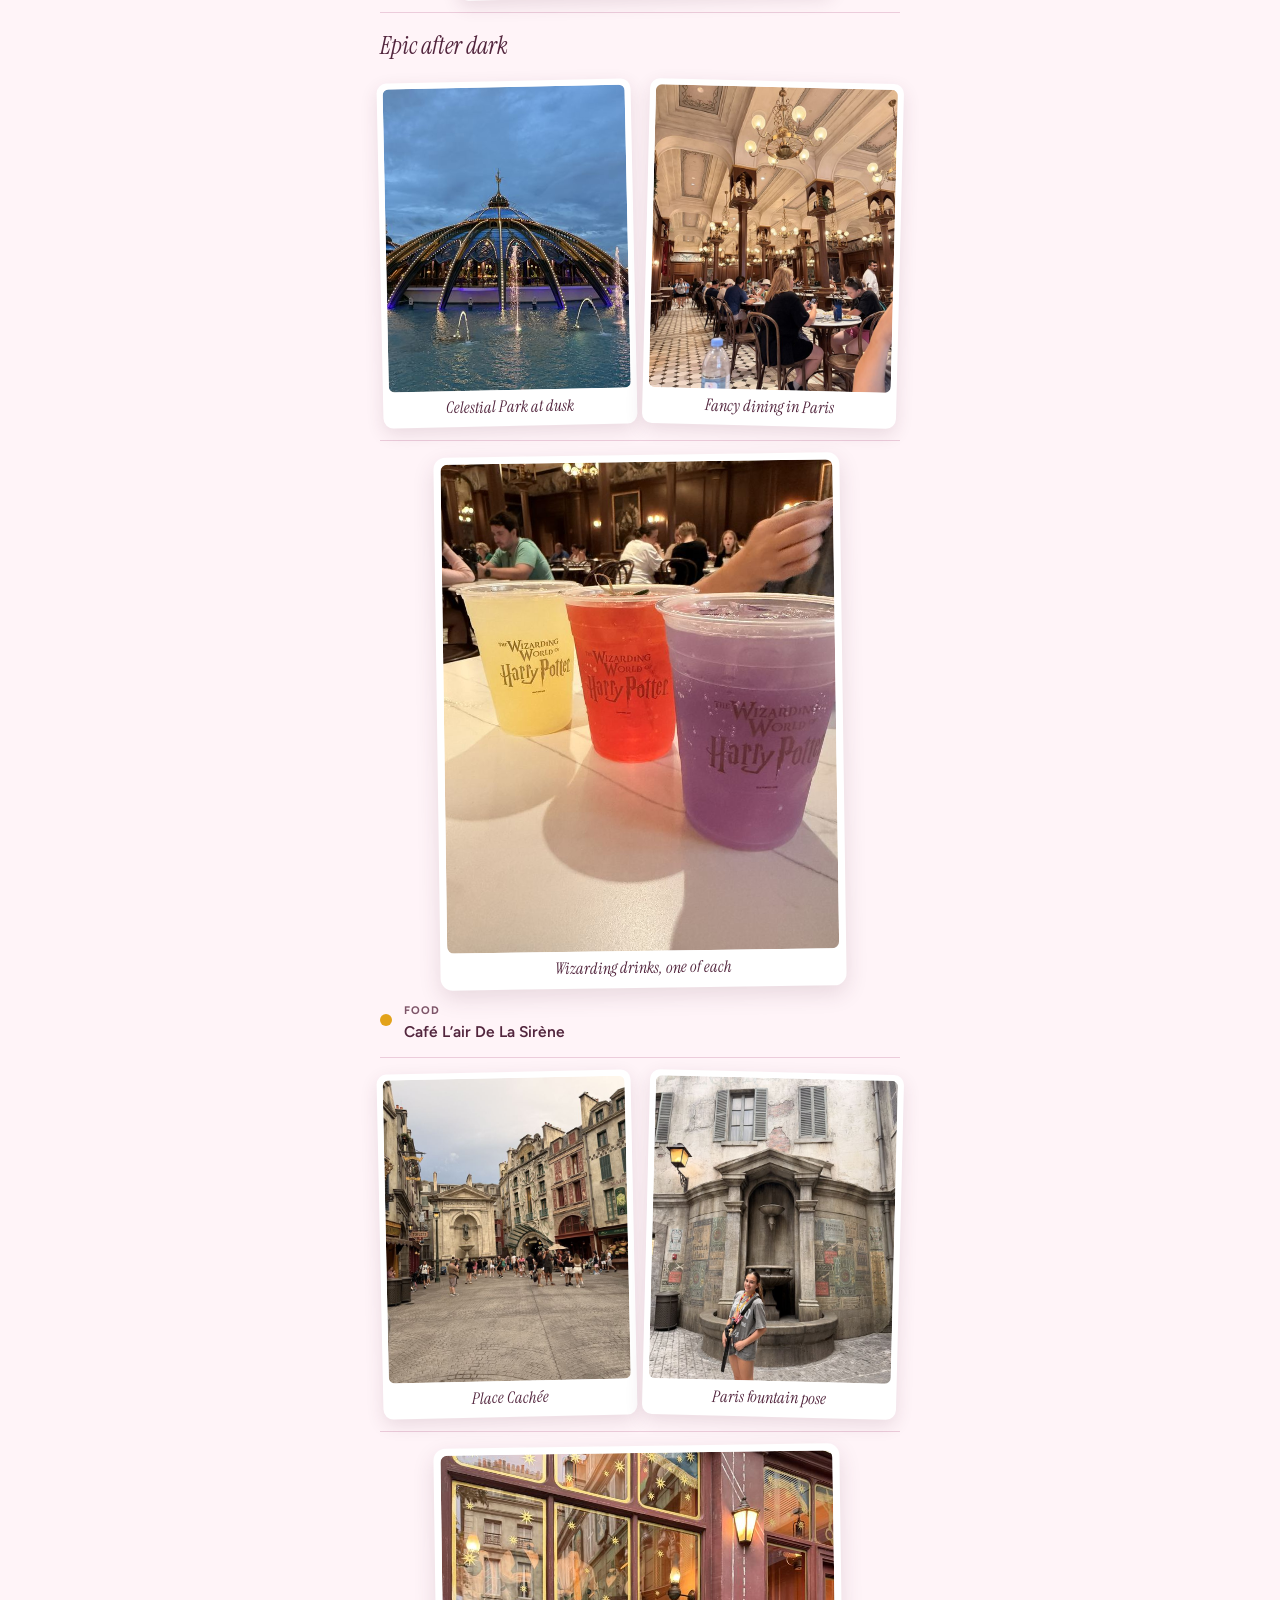
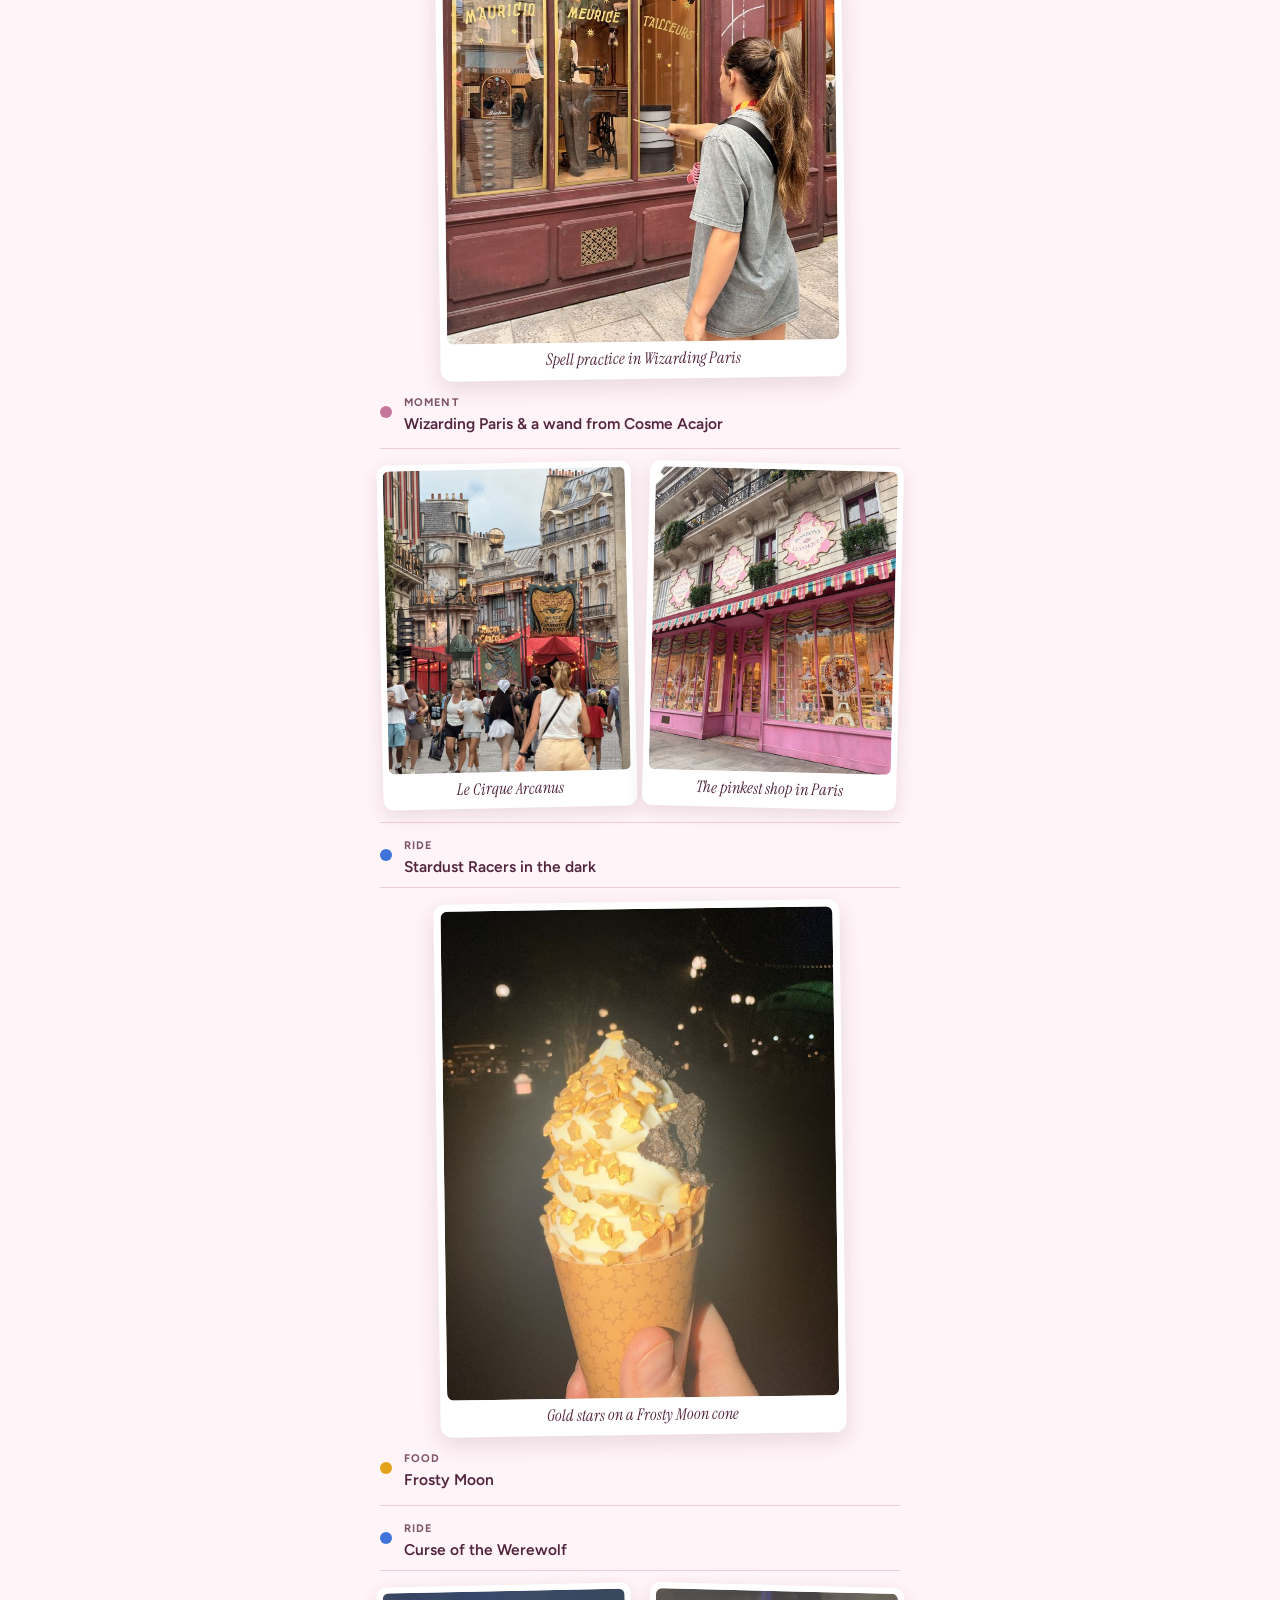
